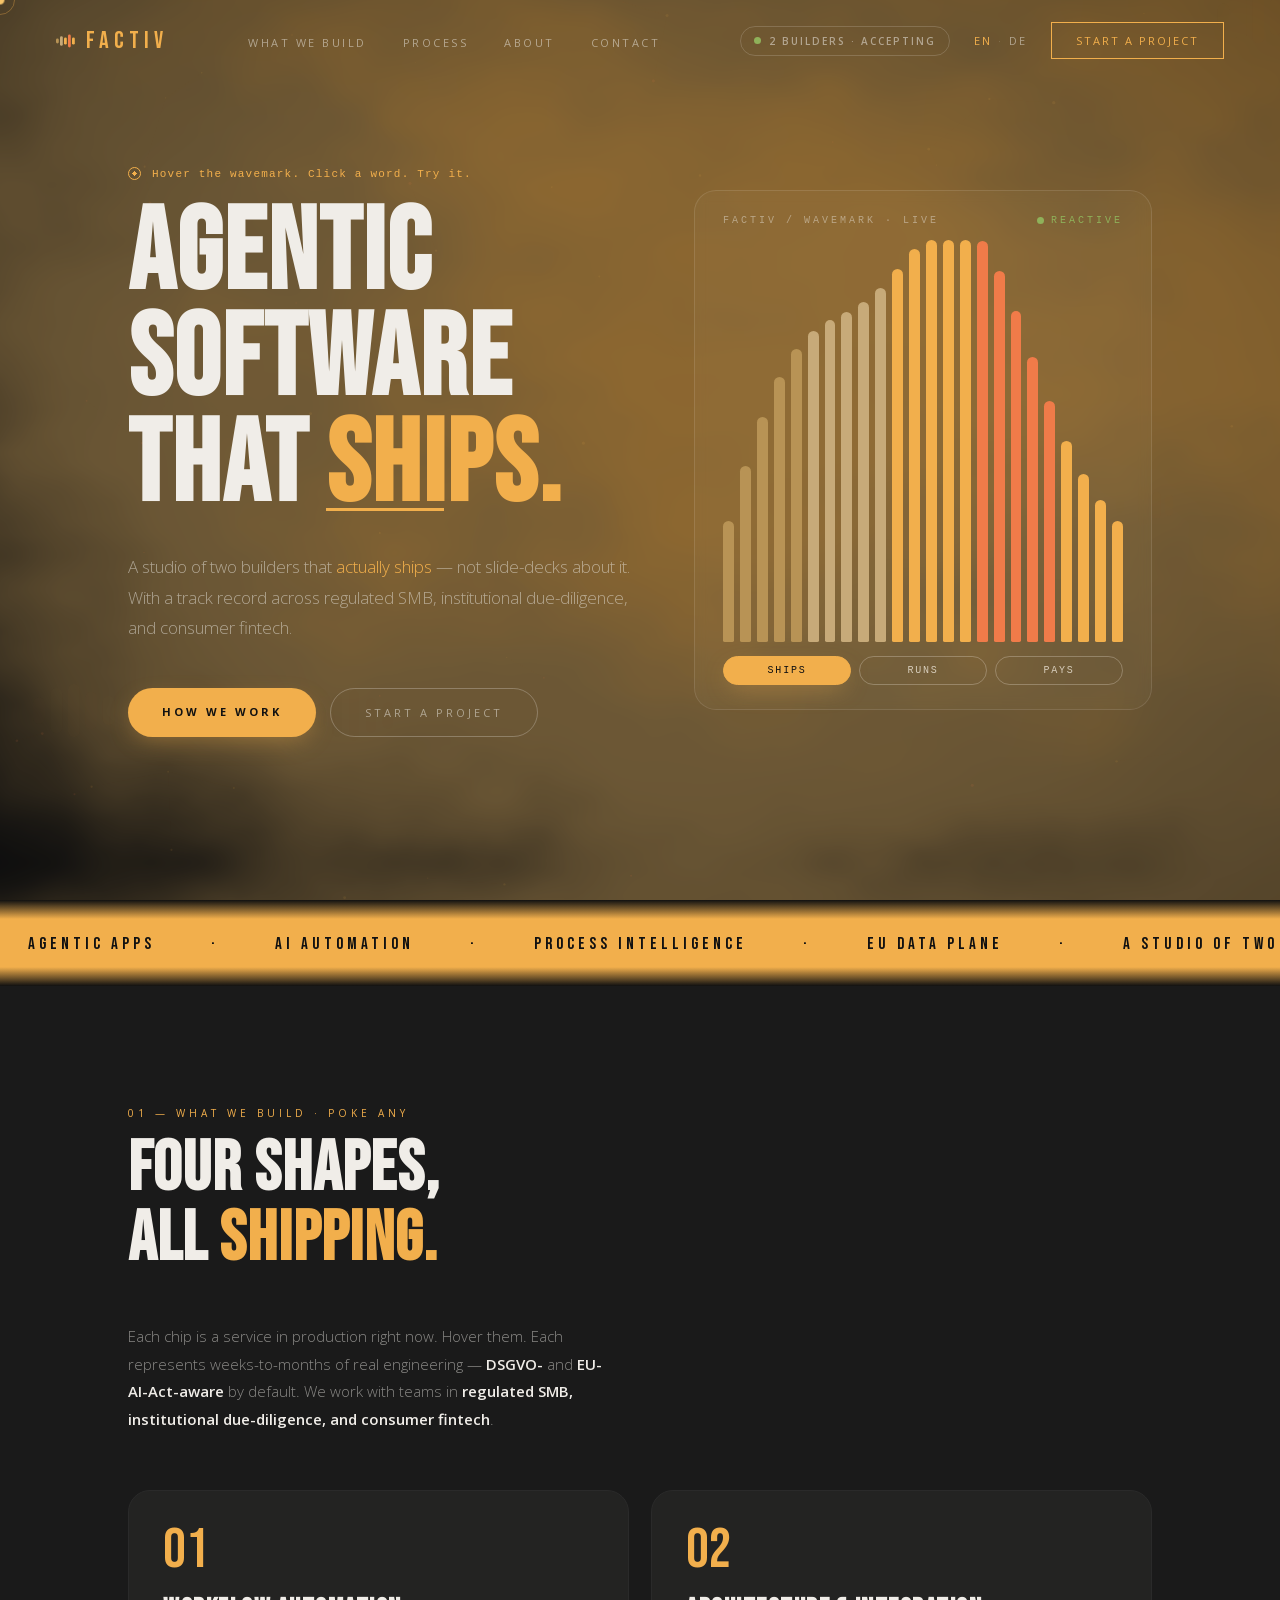
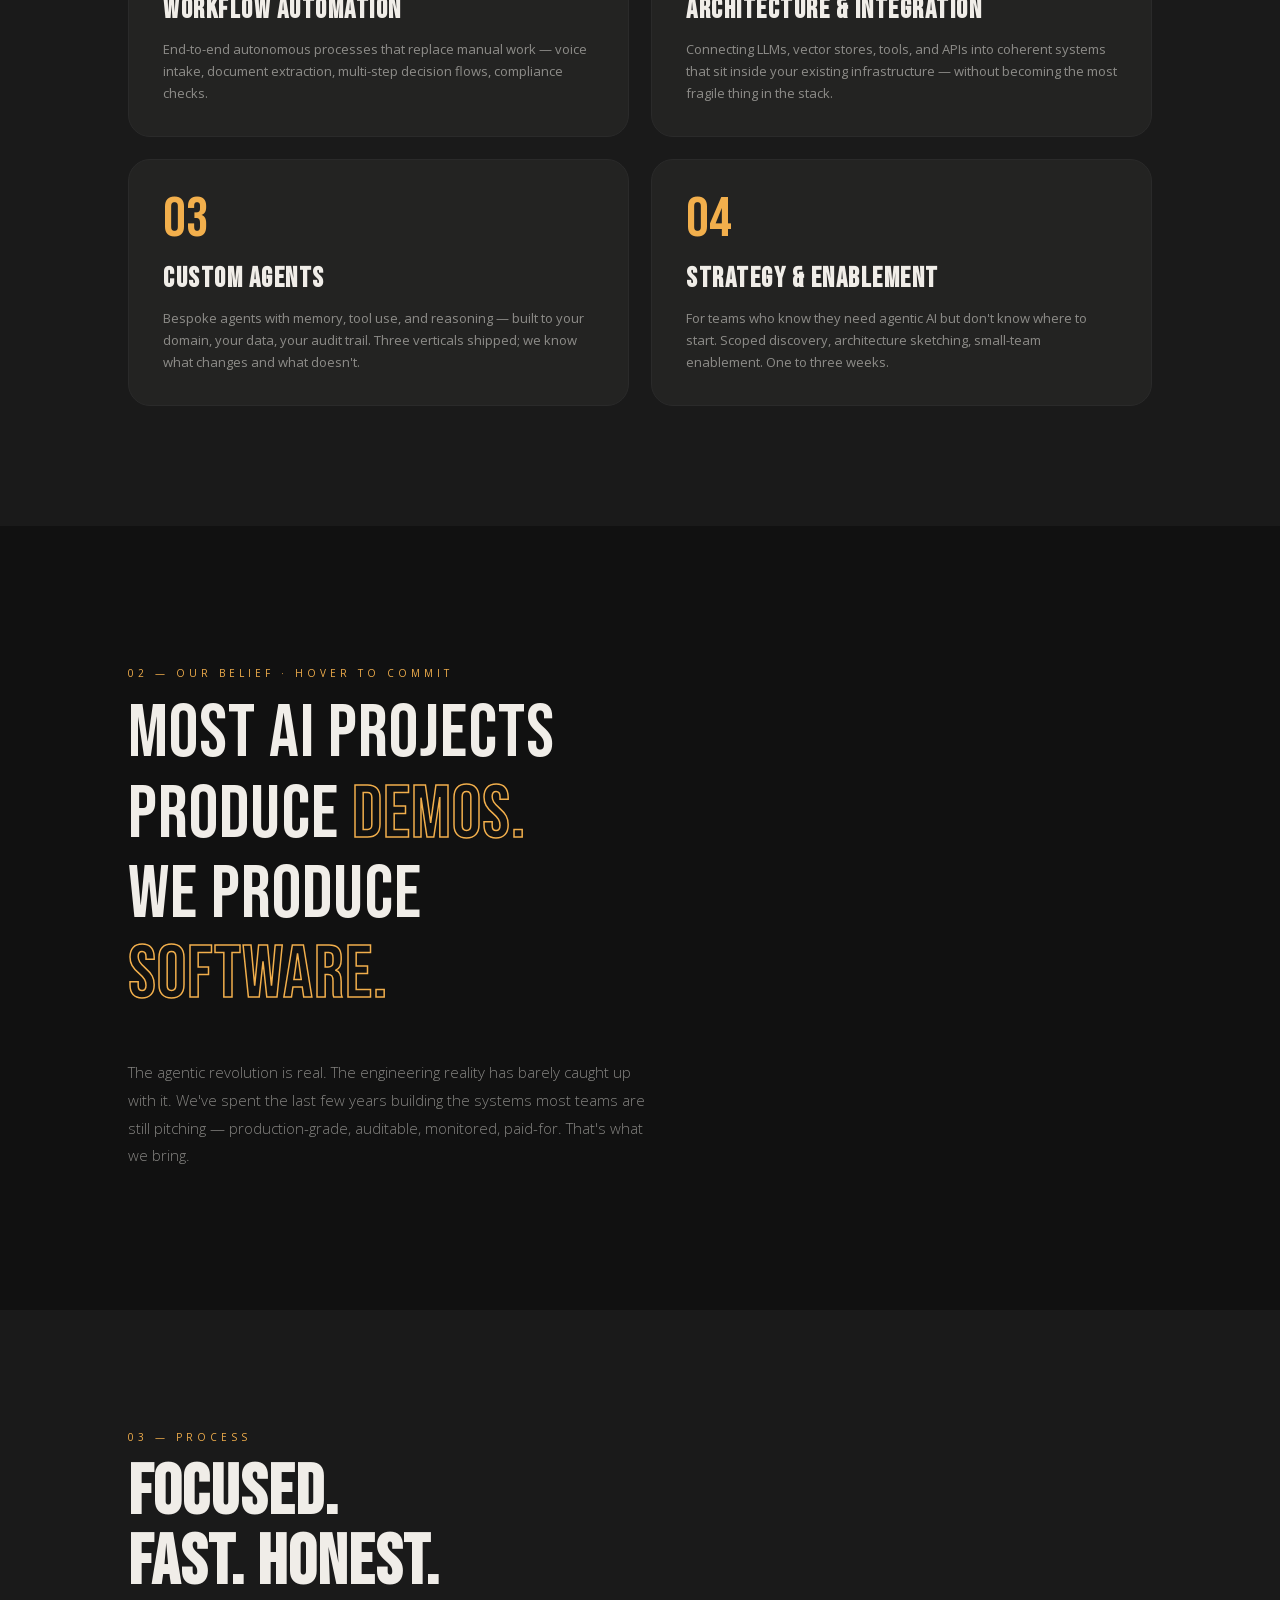
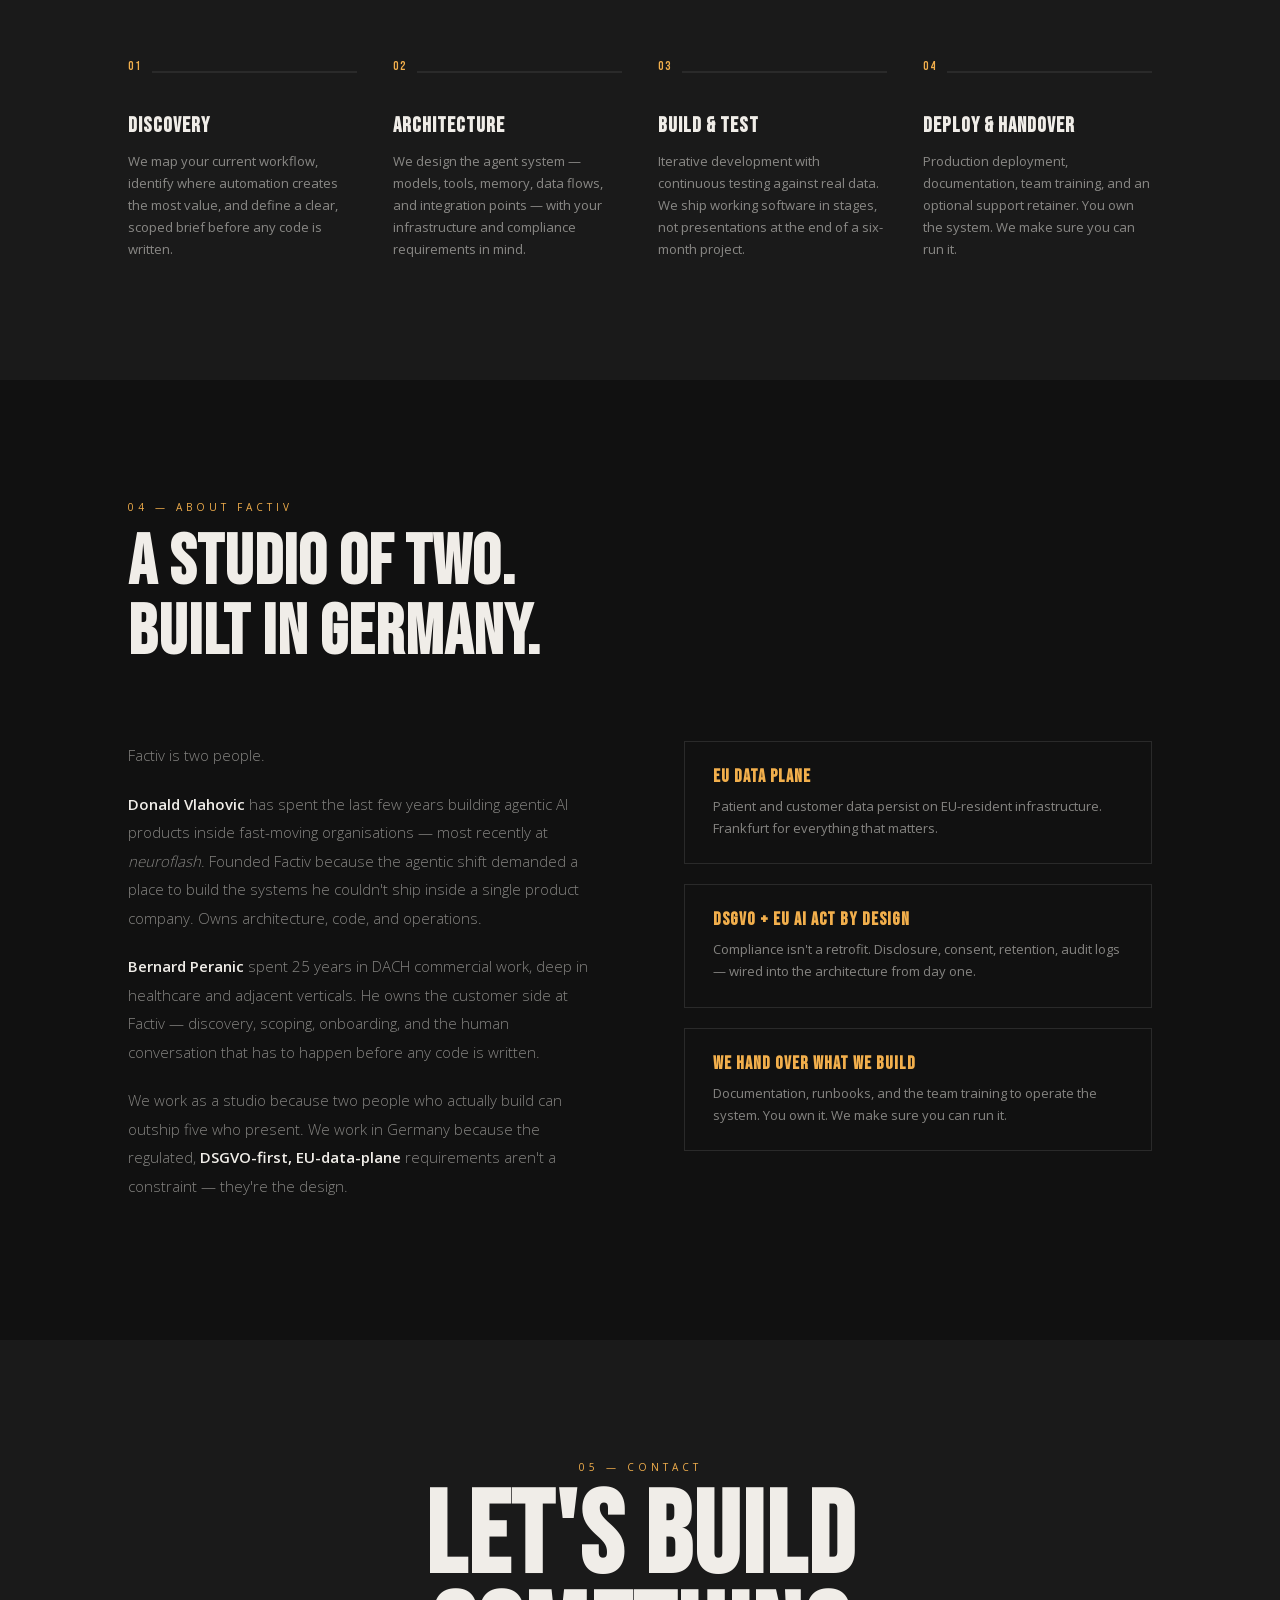
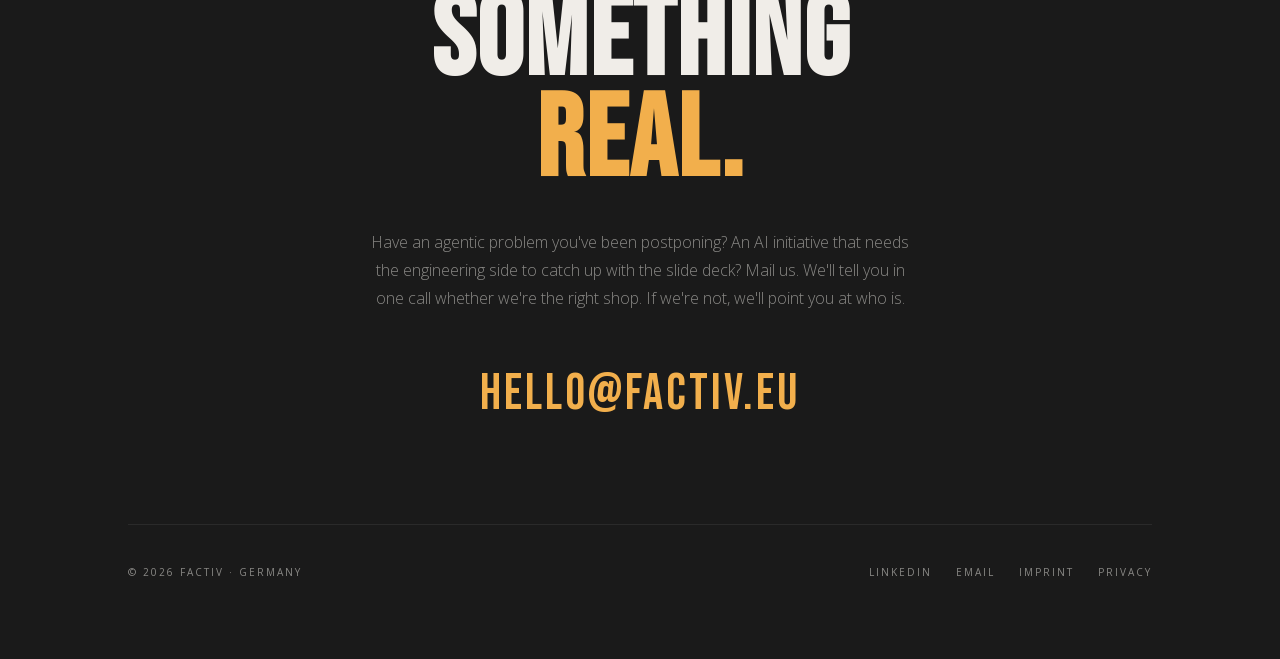
==== index.html @ 7285b014 "chore: drop #metrics section + counter JS User's call on the re-skinned "instrument cards" version o" ====
<!DOCTYPE html>
<html lang="en">
<head>
<meta charset="UTF-8">
<meta name="viewport" content="width=device-width, initial-scale=1.0">
<title>Factiv — Agentic Software for Serious Business</title>
<meta name="description" content="Factiv builds agentic software that ships. A Germany-based studio of two, with experience across regulated SMB, institutional due-diligence, and consumer fintech.">
<meta property="og:title" content="Factiv — Agentic Software for Serious Business">
<meta property="og:description" content="A Germany-based studio of two, building agentic software that runs in production — not slide-decks about it.">
<meta property="og:url" content="https://factiv.eu/">
<meta property="og:type" content="website">
<meta property="og:locale" content="en_US">
<meta property="og:locale:alternate" content="de_DE">
<link rel="canonical" href="https://factiv.eu/">
<link rel="alternate" hreflang="en" href="https://factiv.eu/">
<link rel="alternate" hreflang="de" href="https://factiv.eu/de/">
<link rel="alternate" hreflang="x-default" href="https://factiv.eu/">
<link rel="icon" type="image/svg+xml" href="assets/favicon/favicon.svg">
<link rel="icon" type="image/png" sizes="32x32" href="assets/favicon/favicon-32.png">
<link rel="icon" type="image/png" sizes="16x16" href="assets/favicon/favicon-16.png">
<link rel="apple-touch-icon" sizes="180x180" href="assets/favicon/apple-touch-icon.png">
<link rel="stylesheet" href="assets/fonts.css">
<script type="application/ld+json">
{
  "@context": "https://schema.org",
  "@type": "Organization",
  "name": "Factiv",
  "alternateName": "Factive",
  "url": "https://factiv.eu/",
  "logo": "https://factiv.eu/assets/logo/factiv-logo-primary.png",
  "email": "hello@factiv.eu",
  "foundingDate": "2026-05",
  "founder": [
    {"@type": "Person", "name": "Donald Vlahovic"},
    {"@type": "Person", "name": "Bernard Peranic"}
  ],
  "address": {"@type": "PostalAddress", "addressCountry": "DE"},
  "sameAs": ["https://linkedin.com/company/factiv"]
}
</script>
<style>
:root{
  --bg:#111111;--bg-mid:#1A1A1A;--bg-light:#242424;--border:#2A2A2A;
  --gold:#F2AF4C;--gold-dark:#B89355;--coral:#F07B49;--gold-lt:#C7AA79;
  --white:#F0EDE8;--muted:rgba(240,237,232,0.52);--faint:rgba(240,237,232,0.06);
  --accent-live:#8FB15A;
}
*,*::before,*::after{box-sizing:border-box;margin:0;padding:0}
html{scroll-behavior:smooth}
body{background:var(--bg);color:var(--white);font-family:'Open Sans',sans-serif;overflow-x:hidden;cursor:none}
#cur{position:fixed;width:9px;height:9px;background:var(--gold);border-radius:50%;pointer-events:none;z-index:9999;transform:translate(-50%,-50%);mix-blend-mode:screen;transition:width .15s,height .15s}
#cur-ring{position:fixed;width:30px;height:30px;border:1px solid rgba(242,175,76,.35);border-radius:50%;pointer-events:none;z-index:9998;transform:translate(-50%,-50%);transition:all .1s linear}
#bg-canvas{position:fixed;inset:0;z-index:0;opacity:.5}
nav{position:fixed;top:0;left:0;right:0;z-index:100;display:flex;justify-content:space-between;align-items:center;padding:22px 56px;transition:background .3s}
nav.scrolled{background:rgba(17,17,17,.96);backdrop-filter:blur(12px)}
.nav-logo{font-family:'Bebas Neue',sans-serif;font-size:24px;letter-spacing:5px;color:var(--gold);text-decoration:none;display:flex;align-items:center;gap:10px}
.nav-links{display:flex;gap:36px;list-style:none}
.nav-links a{color:var(--muted);font-size:11px;letter-spacing:2.5px;text-transform:uppercase;text-decoration:none;transition:color .2s}
.nav-links a:hover{color:var(--gold)}
.nav-cta{background:transparent;border:1px solid var(--gold);color:var(--gold);padding:10px 24px;font-size:11px;letter-spacing:2px;text-transform:uppercase;font-family:'Open Sans',sans-serif;text-decoration:none;transition:background .2s,color .2s}
.nav-cta:hover{background:var(--gold);color:var(--bg)}
.nav-right{display:flex;align-items:center;gap:24px}
.status-pill{display:inline-flex;align-items:center;gap:8px;padding:7px 13px;border:1px solid rgba(240,237,232,0.18);border-radius:999px;font-family:'Open Sans',sans-serif;font-size:10px;font-weight:600;letter-spacing:2px;text-transform:uppercase;color:var(--muted);white-space:nowrap}
.status-dot{width:7px;height:7px;border-radius:50%;background:var(--accent-live);box-shadow:0 0 0 0 rgba(143,177,90,0.55);animation:statusPulse 2.4s ease-in-out infinite}
@keyframes statusPulse{0%,100%{box-shadow:0 0 0 0 rgba(143,177,90,0.55)}50%{box-shadow:0 0 0 5px rgba(143,177,90,0)}}
.lang-switch{display:flex;align-items:center;gap:6px;font-size:11px;letter-spacing:2px;text-transform:uppercase;color:var(--muted)}
.lang-switch a{color:var(--muted);text-decoration:none;transition:color .2s}
.lang-switch a.active{color:var(--gold)}
.lang-switch a:hover{color:var(--gold)}
.lang-switch span{opacity:.4}
#hero{position:relative;z-index:1;min-height:100vh;display:flex;flex-direction:column;justify-content:center;align-items:flex-start;padding:0 10vw;overflow:hidden}
.hero-grid{display:grid;grid-template-columns:1.05fr .95fr;gap:60px;align-items:center;width:100%;max-width:1400px}
.hero-left{position:relative}
.hero-hint{display:inline-flex;align-items:center;gap:11px;font-family:ui-monospace,'SF Mono','JetBrains Mono',Menlo,monospace;font-size:11px;letter-spacing:1.2px;color:var(--gold);margin-bottom:22px;opacity:0;transform:translateY(20px);animation:fadeUp .6s .1s forwards}
.hero-hint::before{content:'';width:13px;height:13px;border:1.5px solid var(--gold);border-radius:50%;background:radial-gradient(circle,var(--gold) 0%,var(--gold) 26%,transparent 27%)}
@media(hover:none){.hero-hint{display:none}}
/* V4 stacked headline — AGENTIC / SOFTWARE / THAT [SHIPS.] */
.hero-stack{font-family:'Bebas Neue',sans-serif;line-height:.92;letter-spacing:2px;color:var(--white);opacity:0;transform:translateY(40px);animation:fadeUp .9s .5s forwards}
.hero-stack .word{display:block;font-size:clamp(64px,9vw,128px)}
.hero-stack .row{display:flex;align-items:center;gap:18px;flex-wrap:wrap}
.hero-pivot{display:inline-block;font:inherit;letter-spacing:inherit;background:transparent;border:0;padding:0;margin:0;color:var(--gold);cursor:pointer;position:relative;line-height:inherit;font-size:clamp(64px,9vw,128px);-webkit-tap-highlight-color:transparent;transition:color .2s}
.hero-pivot::after{content:'';position:absolute;left:0;right:0;bottom:.08em;height:3px;background:var(--gold);transform-origin:left;transform:scaleX(.5);transition:transform .3s ease,background .2s}
.hero-pivot:hover{color:var(--gold-lt)}
.hero-pivot:hover::after{transform:scaleX(1);background:var(--gold-lt)}
.hero-pivot:focus-visible{outline:2px solid var(--gold);outline-offset:6px;border-radius:2px}
.hero-sub-pivot{color:var(--gold)}
.hero-sub{font-size:clamp(14px,1.4vw,17px);font-weight:300;color:var(--muted);max-width:520px;margin-top:32px;line-height:1.8;opacity:0;transform:translateY(20px);animation:fadeUp .8s .95s forwards}
.hero-actions{display:flex;gap:14px;margin-top:44px;opacity:0;transform:translateY(20px);animation:fadeUp .8s 1.1s forwards}
.btn-primary{background:var(--gold);color:var(--bg);padding:16px 34px;font-size:11px;letter-spacing:3px;text-transform:uppercase;font-weight:700;font-family:'Open Sans',sans-serif;text-decoration:none;transition:transform 150ms;display:inline-block;border-radius:999px;box-shadow:0 8px 24px -6px rgba(242,175,76,.4)}
.btn-primary:hover{transform:translateY(-2px)}
.btn-ghost{border:1px solid rgba(240,237,232,.28);color:var(--muted);padding:16px 34px;font-size:11px;letter-spacing:3px;text-transform:uppercase;font-family:'Open Sans',sans-serif;text-decoration:none;transition:transform 150ms,border-color .2s,color .2s;display:inline-block;border-radius:999px}
.btn-ghost:hover{border-color:var(--gold);color:var(--gold);transform:translateY(-2px)}

/* Wavemark card — V4 chrome around the live 24-bar waveform */
.hero-wave.wave-card{position:relative;right:auto;top:auto;transform:none;width:100%;max-width:520px;height:clamp(400px,44vw,520px);border-radius:22px;background:rgba(244,237,224,0.03);border:1px solid rgba(240,237,232,0.12);padding:24px 28px;display:flex;flex-direction:column;gap:14px;opacity:0;animation:fadeUp 1s .8s forwards;backdrop-filter:blur(6px)}
.wave-card-lbl{font-family:ui-monospace,'SF Mono','JetBrains Mono',Menlo,monospace;font-size:10px;letter-spacing:3px;text-transform:uppercase;color:rgba(240,237,232,0.45);display:flex;justify-content:space-between;align-items:center;flex-shrink:0}
.wave-card-lbl .live{color:var(--accent-live);display:inline-flex;align-items:center;gap:7px}
.wave-card-lbl .live-dot{width:7px;height:7px;border-radius:50%;background:var(--accent-live);animation:wavePulse 1.4s ease-in-out infinite}
@keyframes wavePulse{50%{opacity:.3}}
.hero-wave-pills{display:flex;gap:8px;width:100%;flex-shrink:0}
/* Pills share the hero-CTA system: pill shape, transform 150ms lift, solid gold when selected */
.wave-pill{flex:1;padding:8px 10px;border-radius:999px;background:transparent;border:1px solid rgba(244,237,224,0.28);font-family:ui-monospace,'SF Mono','JetBrains Mono',Menlo,monospace;font-size:10px;letter-spacing:.18em;text-transform:uppercase;color:rgba(244,237,224,0.78);cursor:pointer;-webkit-tap-highlight-color:transparent;transition:transform 150ms}
.wave-pill:hover{border-color:var(--gold);color:var(--gold);transform:translateY(-2px)}
.wave-pill[aria-pressed="true"]{background:var(--gold);color:var(--bg);border-color:var(--gold);box-shadow:0 8px 24px -6px rgba(242,175,76,.4)}
.wave-pill[aria-pressed="true"]:hover{transform:translateY(-2px);color:var(--bg)}
.wave-pill:focus-visible{outline:2px solid var(--gold);outline-offset:2px}
.ticker{position:relative;z-index:1;background:linear-gradient(180deg,transparent 0%,var(--gold) 22%,var(--gold) 78%,transparent 100%);padding:32px 0;overflow:hidden;white-space:nowrap}
.ticker-track{display:inline-block;animation:ticker 28s linear infinite}
.ticker-track span{font-family:'Bebas Neue',sans-serif;font-size:17px;letter-spacing:4px;color:var(--bg);padding:0 28px}
section{position:relative;z-index:1}
.section-label{font-size:10px;letter-spacing:4px;text-transform:uppercase;color:var(--gold);margin-bottom:14px;display:block}
.section-title{font-family:'Bebas Neue',sans-serif;font-size:clamp(40px,5.5vw,76px);line-height:1;letter-spacing:1px;color:var(--white)}
#what{padding:120px 10vw;background:var(--bg-mid)}
.what-head{display:flex;align-items:end;justify-content:space-between;gap:48px;margin:48px 0 56px;flex-wrap:wrap}
.what-intro{font-size:15px;font-weight:300;color:var(--muted);line-height:1.85;max-width:480px}
.what-intro strong{color:var(--white);font-weight:600}
.chips{display:grid;grid-template-columns:1fr 1fr;gap:22px}
.chip{padding:32px 34px;background:rgba(244,237,224,0.04);border:1px solid var(--border);border-radius:22px;cursor:pointer;transition:transform .25s cubic-bezier(.34,1.56,.64,1),background .2s,border-color .2s;position:relative;overflow:hidden}
.chip:hover{transform:translateY(-4px) rotate(-0.6deg);background:rgba(242,175,76,0.07);border-color:rgba(242,175,76,0.4)}
.chip:nth-child(2):hover{transform:translateY(-4px) rotate(0.6deg)}
.chip:nth-child(3):hover{transform:translateY(-4px) rotate(0.4deg)}
.chip:nth-child(4):hover{transform:translateY(-4px) rotate(-0.4deg)}
.chip .num{font-family:'Bebas Neue',sans-serif;font-size:56px;letter-spacing:1px;color:var(--gold);line-height:1}
.chip h3{font-family:'Bebas Neue',sans-serif;font-size:28px;letter-spacing:1.5px;color:var(--white);text-transform:uppercase;margin:14px 0 12px}
.chip p{font-size:13px;line-height:1.7;color:var(--muted)}
.chip .blob{position:absolute;right:-40px;top:-40px;width:120px;height:120px;border-radius:50%;background:radial-gradient(circle,rgba(242,175,76,0.18),transparent 70%);pointer-events:none;opacity:0;transition:opacity .3s}
.chip:hover .blob{opacity:1}
#manifesto{padding:140px 10vw;background:var(--bg);overflow:hidden}
.manifesto-text{font-family:'Bebas Neue',sans-serif;font-size:clamp(36px,5.8vw,82px);line-height:1.08;letter-spacing:1px;color:var(--white);max-width:1100px}
/* V4 hover-fill: outline-only at rest, fills gold on hover with a ↩ glyph */
.manifesto-text .swap{display:inline-block;position:relative;cursor:pointer;color:transparent;-webkit-text-stroke:1.5px var(--gold);transition:-webkit-text-stroke .2s,color .3s}
.manifesto-text .swap:hover{color:var(--gold);-webkit-text-stroke:1.5px transparent}
.manifesto-text .swap::after{content:'↩';position:absolute;top:-10px;right:-30px;font-family:ui-monospace,'SF Mono',Menlo,monospace;font-size:18px;color:var(--gold);opacity:0;transition:opacity .2s,transform .2s}
.manifesto-text .swap:hover::after{opacity:1;transform:translateY(-4px)}
.manifesto-sub{font-size:15px;font-weight:300;color:var(--muted);max-width:520px;line-height:1.85;margin-top:44px}
#process{padding:120px 10vw;background:var(--bg-mid)}
.process-steps{display:grid;grid-template-columns:repeat(4,1fr);gap:36px;margin-top:72px}
.step{padding-top:40px;border-top:2px solid var(--border);position:relative;transition:border-color .3s}
.step:hover{border-color:var(--gold)}
.step-num{position:absolute;top:-14px;font-family:'Bebas Neue',sans-serif;font-size:12px;letter-spacing:2px;color:var(--gold);background:var(--bg-mid);padding-right:10px}
.step h3{font-family:'Bebas Neue',sans-serif;font-size:21px;letter-spacing:1px;color:var(--white);margin-bottom:12px}
.step p{font-size:13px;color:var(--muted);line-height:1.7}
#about{padding:120px 10vw;background:var(--bg)}
.about-grid{display:grid;grid-template-columns:1fr 1fr;gap:88px;align-items:start;margin-top:72px}
.about-text p{font-size:15px;font-weight:300;color:var(--muted);line-height:1.9;margin-bottom:20px}
.about-text strong{color:var(--white);font-weight:600}
.about-cards{display:flex;flex-direction:column;gap:20px}
.about-card{padding:24px 28px;border:1px solid var(--border);transition:border-color .2s,transform .2s}
.about-card:hover{border-color:var(--gold);transform:translateX(8px)}
.about-card h4{font-family:'Bebas Neue',sans-serif;font-size:18px;letter-spacing:1px;color:var(--gold);margin-bottom:8px}
.about-card p{font-size:13px;color:var(--muted);line-height:1.7}
#contact{padding:120px 10vw 80px;background:var(--bg-mid);text-align:center}
.contact-title{font-family:'Bebas Neue',sans-serif;font-size:clamp(52px,9vw,120px);line-height:.88;letter-spacing:2px;color:var(--white);margin-bottom:36px}
.contact-title .gold{color:var(--gold)}
.contact-sub{font-size:16px;font-weight:300;color:var(--muted);max-width:560px;margin:0 auto 52px;line-height:1.75}
.contact-email{font-family:'Bebas Neue',sans-serif;font-size:clamp(26px,4vw,50px);color:var(--gold);text-decoration:none;letter-spacing:3px;display:inline-block;position:relative}
.contact-email::after{content:'';position:absolute;bottom:-3px;left:0;width:0;height:1px;background:var(--gold);transition:width .3s}
.contact-email:hover::after{width:100%}
footer{border-top:1px solid var(--border);margin-top:100px;padding-top:40px;display:flex;justify-content:space-between;align-items:center;font-size:10px;letter-spacing:2px;text-transform:uppercase;color:var(--muted)}
.footer-links{display:flex;gap:24px;list-style:none}
.footer-links a{color:var(--muted);text-decoration:none;transition:color .2s}
.footer-links a:hover{color:var(--gold)}
.reveal{opacity:0;transform:translateY(28px);transition:opacity .75s,transform .75s}
.reveal.visible{opacity:1;transform:translateY(0)}
.reveal-l{opacity:0;transform:translateX(-28px);transition:opacity .75s,transform .75s}
.reveal-l.visible{opacity:1;transform:translateX(0)}
.reveal-r{opacity:0;transform:translateX(28px);transition:opacity .75s,transform .75s}
.reveal-r.visible{opacity:1;transform:translateX(0)}
@keyframes fadeUp{to{opacity:1;transform:translateY(0)}}
@keyframes scrollPulse{0%,100%{width:22px}50%{width:44px}}
@keyframes ticker{0%{transform:translateX(0)}100%{transform:translateX(-50%)}}
@media(max-width:768px){
  body{cursor:auto}#cur,#cur-ring{display:none}
  nav{padding:18px 24px}.nav-links{display:none}.status-pill{display:none}
  #hero{padding:0 6vw}
  .chips,.about-grid{grid-template-columns:1fr;gap:24px}
  .process-steps{grid-template-columns:1fr 1fr;gap:24px}
  footer{flex-direction:column;gap:20px;text-align:center}
}
@media (prefers-reduced-motion: reduce){
  *,*::before,*::after{animation-duration:.001ms !important;animation-iteration-count:1 !important;transition-duration:.001ms !important}
  body{cursor:auto}#cur,#cur-ring{display:none}
  #bg-canvas{display:none}
}
</style>
<link rel="stylesheet" href="assets/motion.css">
</head>
<body>
<div id="cur"></div>
<div id="cur-ring"></div>
<canvas id="bg-canvas"></canvas>

<nav id="nav">
  <a href="#hero" class="nav-logo">
    <svg width="20" height="14" viewBox="0 0 50 32" fill="none">
      <rect x="0"  y="10" width="7" height="12" rx="3.5" fill="#B89355"/>
      <rect x="10" y="4"  width="7" height="24" rx="3.5" fill="#C7AA79"/>
      <rect x="20" y="7"  width="7" height="18" rx="3.5" fill="#F2AF4C"/>
      <rect x="30" y="0"  width="7" height="32" rx="3.5" fill="#F07B49"/>
      <rect x="40" y="7"  width="7" height="18" rx="3.5" fill="#F2AF4C"/>
    </svg>
    FACTIV
  </a>
  <ul class="nav-links">
    <li><a href="#what">What we build</a></li>
    <li><a href="#process">Process</a></li>
    <li><a href="#about">About</a></li>
    <li><a href="#contact">Contact</a></li>
  </ul>
  <div class="nav-right">
    <div class="status-pill"><span class="status-dot" aria-hidden="true"></span><span>2 Builders · Accepting</span></div>
    <div class="lang-switch" role="navigation" aria-label="Language">
      <a href="/" class="active" aria-current="page">EN</a>
      <span>·</span>
      <a href="/de/" hreflang="de">DE</a>
    </div>
    <a href="mailto:hello@factiv.eu" class="nav-cta">Start a project</a>
  </div>
</nav>

<section id="hero">
  <div class="hero-grid">
    <div class="hero-left">
      <div class="hero-hint">Hover the wavemark. Click a word. Try it.</div>
      <h1 class="hero-stack">
        <span class="word">AGENTIC</span>
        <span class="word">SOFTWARE</span>
        <span class="row">
          <span class="word">THAT</span>
          <button type="button" class="hero-pivot" data-mode="ships"
              data-label-ships="SHIPS." data-label-runs="RUNS." data-label-pays="PAYS."
              aria-live="polite">SHIPS.</button>
        </span>
      </h1>
      <p class="hero-sub">A studio of two builders that <span class="hero-sub-pivot"
          data-label-ships="actually ships" data-label-runs="runs in your stack" data-label-pays="gets paid for"
          aria-live="polite">actually ships</span> — not slide-decks about it. With a track record across regulated SMB, institutional due-diligence, and consumer fintech.</p>
      <div class="hero-actions">
        <a href="#what" class="btn-primary">How we work</a>
        <a href="#contact" class="btn-ghost">Start a project</a>
      </div>
    </div>
    <div class="hero-wave wave-card">
      <div class="wave-card-lbl">
        <span>FACTIV / WAVEMARK · LIVE</span>
        <span class="live"><span class="live-dot"></span>REACTIVE</span>
      </div>
      <div class="hero-wave-bars" id="wavebars" aria-hidden="true"></div>
      <div class="hero-wave-pills" role="group" aria-label="Cycle the brand promise">
        <button type="button" class="wave-pill" data-mode="ships" aria-pressed="true">Ships</button>
        <button type="button" class="wave-pill" data-mode="runs"  aria-pressed="false">Runs</button>
        <button type="button" class="wave-pill" data-mode="pays"  aria-pressed="false">Pays</button>
      </div>
    </div>
  </div>
</section>

<div class="ticker" aria-hidden="true">
  <div class="ticker-track">
    <span>Agentic Apps</span><span>·</span><span>AI Automation</span><span>·</span><span>Process Intelligence</span><span>·</span><span>EU Data Plane</span><span>·</span><span>A Studio of Two</span><span>·</span><span>Germany</span><span>·</span>
    <span>Agentic Apps</span><span>·</span><span>AI Automation</span><span>·</span><span>Process Intelligence</span><span>·</span><span>EU Data Plane</span><span>·</span><span>A Studio of Two</span><span>·</span><span>Germany</span><span>·</span>
  </div>
</div>

<section id="what">
  <div class="reveal"><span class="section-label">01 — What we build · poke any</span><h2 class="section-title">Four shapes,<br>all <span style="color:var(--gold)">shipping.</span></h2></div>
  <div class="what-head reveal-l">
    <p class="what-intro">Each chip is a service in production right now. Hover them. Each represents weeks-to-months of real engineering — <strong>DSGVO-</strong> and <strong>EU-AI-Act-aware</strong> by default. We work with teams in <strong>regulated SMB, institutional due-diligence, and consumer fintech</strong>.</p>
  </div>
  <div class="chips">
    <div class="chip reveal"><div class="blob"></div><div class="num">01</div><h3>Workflow automation</h3><p>End-to-end autonomous processes that replace manual work — voice intake, document extraction, multi-step decision flows, compliance checks.</p></div>
    <div class="chip reveal"><div class="blob"></div><div class="num">02</div><h3>Architecture &amp; integration</h3><p>Connecting LLMs, vector stores, tools, and APIs into coherent systems that sit inside your existing infrastructure — without becoming the most fragile thing in the stack.</p></div>
    <div class="chip reveal"><div class="blob"></div><div class="num">03</div><h3>Custom agents</h3><p>Bespoke agents with memory, tool use, and reasoning — built to your domain, your data, your audit trail. Three verticals shipped; we know what changes and what doesn't.</p></div>
    <div class="chip reveal"><div class="blob"></div><div class="num">04</div><h3>Strategy &amp; enablement</h3><p>For teams who know they need agentic AI but don't know where to start. Scoped discovery, architecture sketching, small-team enablement. One to three weeks.</p></div>
  </div>
</section>

<section id="manifesto">
  <div class="reveal">
    <span class="section-label">02 — Our belief · hover to commit</span>
    <p class="manifesto-text">Most AI projects<br>produce <span class="swap">demos.</span><br>We produce<br><span class="swap">software.</span></p>
    <p class="manifesto-sub">The agentic revolution is real. The engineering reality has barely caught up with it. We've spent the last few years building the systems most teams are still pitching — production-grade, auditable, monitored, paid-for. That's what we bring.</p>
  </div>
</section>

<section id="process">
  <div class="reveal"><span class="section-label">03 — Process</span><h2 class="section-title">Focused.<br>Fast. Honest.</h2></div>
  <div class="process-steps">
    <div class="step reveal"><span class="step-num">01</span><h3>Discovery</h3><p>We map your current workflow, identify where automation creates the most value, and define a clear, scoped brief before any code is written.</p></div>
    <div class="step reveal"><span class="step-num">02</span><h3>Architecture</h3><p>We design the agent system — models, tools, memory, data flows, and integration points — with your infrastructure and compliance requirements in mind.</p></div>
    <div class="step reveal"><span class="step-num">03</span><h3>Build & Test</h3><p>Iterative development with continuous testing against real data. We ship working software in stages, not presentations at the end of a six-month project.</p></div>
    <div class="step reveal"><span class="step-num">04</span><h3>Deploy & Handover</h3><p>Production deployment, documentation, team training, and an optional support retainer. You own the system. We make sure you can run it.</p></div>
  </div>
</section>

<section id="about">
  <div class="reveal"><span class="section-label">04 — About Factiv</span><h2 class="section-title">A studio of two.<br>Built in Germany.</h2></div>
  <div class="about-grid">
    <div class="about-text reveal-l">
      <p>Factiv is two people.</p>
      <p><strong>Donald Vlahovic</strong> has spent the last few years building agentic AI products inside fast-moving organisations — most recently at <em>neuroflash</em>. Founded Factiv because the agentic shift demanded a place to build the systems he couldn't ship inside a single product company. Owns architecture, code, and operations.</p>
      <p><strong>Bernard Peranic</strong> spent 25 years in DACH commercial work, deep in healthcare and adjacent verticals. He owns the customer side at Factiv — discovery, scoping, onboarding, and the human conversation that has to happen before any code is written.</p>
      <p>We work as a studio because two people who actually build can outship five who present. We work in Germany because the regulated, <strong>DSGVO-first, EU-data-plane</strong> requirements aren't a constraint — they're the design.</p>
    </div>
    <div class="about-cards reveal-r">
      <div class="about-card"><h4>EU data plane</h4><p>Patient and customer data persist on EU-resident infrastructure. Frankfurt for everything that matters.</p></div>
      <div class="about-card"><h4>DSGVO + EU AI Act by design</h4><p>Compliance isn't a retrofit. Disclosure, consent, retention, audit logs — wired into the architecture from day one.</p></div>
      <div class="about-card"><h4>We hand over what we build</h4><p>Documentation, runbooks, and the team training to operate the system. You own it. We make sure you can run it.</p></div>
    </div>
  </div>
</section>

<section id="contact">
  <span class="section-label reveal">05 — Contact</span>
  <h2 class="contact-title reveal">LET'S BUILD<br>SOMETHING<br><span class="gold">REAL.</span></h2>
  <p class="contact-sub reveal">Have an agentic problem you've been postponing? An AI initiative that needs the engineering side to catch up with the slide deck? Mail us. We'll tell you in one call whether we're the right shop. If we're not, we'll point you at who is.</p>
  <a href="mailto:hello@factiv.eu" class="contact-email reveal">hello@factiv.eu</a>
  <footer>
    <span>© 2026 Factiv · Germany</span>
    <ul class="footer-links">
      <li><a href="https://linkedin.com/company/factiv" target="_blank" rel="noopener noreferrer">LinkedIn</a></li>
      <li><a href="mailto:hello@factiv.eu">Email</a></li>
      <li><a href="/imprint.html">Imprint</a></li>
      <li><a href="/privacy.html">Privacy</a></li>
    </ul>
  </footer>
</section>

<script>
const RM = window.matchMedia && window.matchMedia('(prefers-reduced-motion: reduce)').matches;
const cur=document.getElementById('cur'),ring=document.getElementById('cur-ring');
let mx=0,my=0,rx=0,ry=0;
if(!RM){
  document.addEventListener('mousemove',e=>{mx=e.clientX;my=e.clientY;cur.style.left=mx+'px';cur.style.top=my+'px'});
  (function loop(){rx+=(mx-rx)*.12;ry+=(my-ry)*.12;ring.style.left=rx+'px';ring.style.top=ry+'px';requestAnimationFrame(loop)})();
}
window.addEventListener('scroll',()=>document.getElementById('nav').classList.toggle('scrolled',scrollY>60));

// Canvas
const cv=document.getElementById('bg-canvas'),ctx=cv.getContext('2d');
let W,H;
const resize=()=>{W=cv.width=innerWidth;H=cv.height=innerHeight};
resize();addEventListener('resize',resize);

const pts=Array.from({length:55},()=>({
  x:Math.random()*2000,y:Math.random()*1200,
  vx:(Math.random()-.5)*.28,vy:(Math.random()-.5)*.28,
  r:Math.random()*1.3+.4,
  col:Math.random()>.6?'rgba(240,123,73,':'rgba(242,175,76,'
}));

// Drifting waveform ghosts
const waves=Array.from({length:5},()=>({
  x:Math.random()*2000,y:Math.random()*900,
  scale:Math.random()*.6+.2,
  speed:Math.random()*.1+.03,
  alpha:Math.random()*.035+.01
}));

const BARS=[{h:.5,c:'#B89355'},{h:.85,c:'#C7AA79'},{h:1,c:'#F2AF4C'},{h:.7,c:'#F07B49'},{h:.55,c:'#F2AF4C'}];

function drawGhostWave(x,y,scale,alpha){
  const bw=18*scale,gap=8*scale,maxH=80*scale;
  ctx.globalAlpha=alpha;
  BARS.forEach((b,i)=>{
    const bh=maxH*b.h,bx=x+i*(bw+gap),by=y-bh/2;
    ctx.beginPath();
    ctx.roundRect(bx,by,bw,bh,bw/2);
    ctx.fillStyle=b.c;ctx.fill();
  });
  ctx.globalAlpha=1;
}

if(!RM)(function frame(){
  ctx.clearRect(0,0,W,H);
  pts.forEach(p=>{
    p.x=(p.x+p.vx+W)%W;p.y=(p.y+p.vy+H)%H;
    ctx.beginPath();ctx.arc(p.x,p.y,p.r,0,Math.PI*2);
    ctx.fillStyle=p.col+'.28)';ctx.fill();
  });
  for(let i=0;i<pts.length;i++)for(let j=i+1;j<pts.length;j++){
    const dx=pts[i].x-pts[j].x,dy=pts[i].y-pts[j].y,d=Math.hypot(dx,dy);
    if(d<120){ctx.beginPath();ctx.moveTo(pts[i].x,pts[i].y);ctx.lineTo(pts[j].x,pts[j].y);
    ctx.strokeStyle=`rgba(242,175,76,${.09*(1-d/120)})`;ctx.lineWidth=.5;ctx.stroke()}
  }
  waves.forEach(w=>{
    w.x=(w.x+w.speed+W)%W;
    drawGhostWave(w.x,w.y,w.scale,w.alpha);
  });
  requestAnimationFrame(frame);
})();

// Reveals
const obs=new IntersectionObserver(es=>es.forEach(e=>{if(e.isIntersecting)e.target.classList.add('visible')}),{threshold:.12});
document.querySelectorAll('.reveal,.reveal-l,.reveal-r').forEach(el=>obs.observe(el));

</script>
<script src="assets/motion.js" defer></script>
</body>
</html>
---- assets/fonts.css ----
/* Self-hosted fonts — no data transmission to Google.
   Sources: Bebas Neue (OFL), Open Sans (Apache 2.0). */

@font-face {
  font-family: 'Bebas Neue';
  font-style: normal;
  font-weight: 400;
  font-display: swap;
  src: url('fonts/bebas-neue-latin.woff2') format('woff2');
  unicode-range: U+0000-00FF, U+0131, U+0152-0153, U+02BB-02BC, U+02C6, U+02DA, U+02DC, U+0304, U+0308, U+0329, U+2000-206F, U+20AC, U+2122, U+2191, U+2193, U+2212, U+2215, U+FEFF, U+FFFD;
}

@font-face {
  font-family: 'Open Sans';
  font-style: normal;
  font-weight: 300 700;
  font-stretch: 100%;
  font-display: swap;
  src: url('fonts/open-sans-latin.woff2') format('woff2-variations'), url('fonts/open-sans-latin.woff2') format('woff2');
  unicode-range: U+0000-00FF, U+0131, U+0152-0153, U+02BB-02BC, U+02C6, U+02DA, U+02DC, U+0304, U+0308, U+0329, U+2000-206F, U+20AC, U+2122, U+2191, U+2193, U+2212, U+2215, U+FEFF, U+FFFD;
}
---- assets/motion.css ----
/* ============================================================
   Factiv motion layer — Session 3 (21 May 2026)
   WebGL mesh / scramble / magnetic CTAs / scroll-driven sections
   / manifesto outline-fill. All gated behind prefers-reduced-motion.
   ============================================================ */

/* WebGL canvas sits behind the existing #bg-canvas */
#bg-gl{position:fixed;inset:0;z-index:0;opacity:.55;pointer-events:none}
#bg-canvas{z-index:1;opacity:.35}

/* Hero title — scramble effect needs no-wrap and stable width */
.hero-title{white-space:nowrap}
.hero-title.scrambling{cursor:default}
.hero-title .t2{transition:color .15s}
.hero-title.scrambling .t1,
.hero-title.scrambling .t3{color:var(--gold-lt)}

/* Magnetic CTAs — transition handles the spring-return */
.btn-primary,.btn-ghost{transition:background .2s,color .2s,border-color .2s,
  transform .25s cubic-bezier(.18,.89,.32,1.28)}
.btn-primary.magnet-active,.btn-ghost.magnet-active{transition:transform .04s linear}

/* Section-label digit-flip — JS swaps the number; the label stays in the same slot */
.section-label .digit{display:inline-block;font-variant-numeric:tabular-nums}

/* Scroll-driven section parallax + label slide-up.
   Modern Chrome/Edge supports animation-timeline:view().
   Older browsers fall through to the existing .reveal IntersectionObserver path. */
@supports (animation-timeline: view()) {
  section .section-title{
    animation: factiv-title-rise linear both;
    animation-timeline: view();
    animation-range: entry 0% cover 35%;
    will-change:transform,opacity;
  }
  section .section-label{
    animation: factiv-label-slide linear both;
    animation-timeline: view();
    animation-range: entry 0% cover 25%;
  }
}

@keyframes factiv-title-rise{
  from{transform:translateY(18px);opacity:.55}
  to  {transform:translateY(0);   opacity:1}
}
@keyframes factiv-label-slide{
  from{transform:translateX(-12px);opacity:0}
  to  {transform:translateX(0);    opacity:1}
}
/* V4 24-bar hero waveform — JS populates 24 children, sets style.height per bar.
   Bars hang from bottom (align-items:flex-end), height transitions provide the
   spring. Container fills the wave-card vertically via flex:1. Hover gives a
   localized peak with sharp falloff (handled in JS). */
.hero-wave-bars{
  display:flex;align-items:flex-end;
  gap:6px;
  width:100%;
  flex:1;min-height:0;
  cursor:crosshair;
}
.hero-wave-bar{
  flex:1;
  min-height:12px;
  border-radius:6px 6px 2px 2px;
  transition:height 180ms cubic-bezier(.34,1.56,.64,1), box-shadow 180ms ease;
  will-change:height;
}

@media (max-width:768px){
  .hero-wave-bars{gap:4px}
}

/* Reduced-motion: bars snap to base envelope, no interaction */
@media (prefers-reduced-motion: reduce){
  #bg-gl{display:none}
  .hero-title{white-space:normal}
  .btn-primary,.btn-ghost{transition:background .2s,color .2s,border-color .2s}
  .hero-wave-bars{cursor:auto}
  .hero-wave-bar{transition:none}
  @supports (animation-timeline: view()) {
    section .section-title,
    section .section-label{animation:none}
  }
}
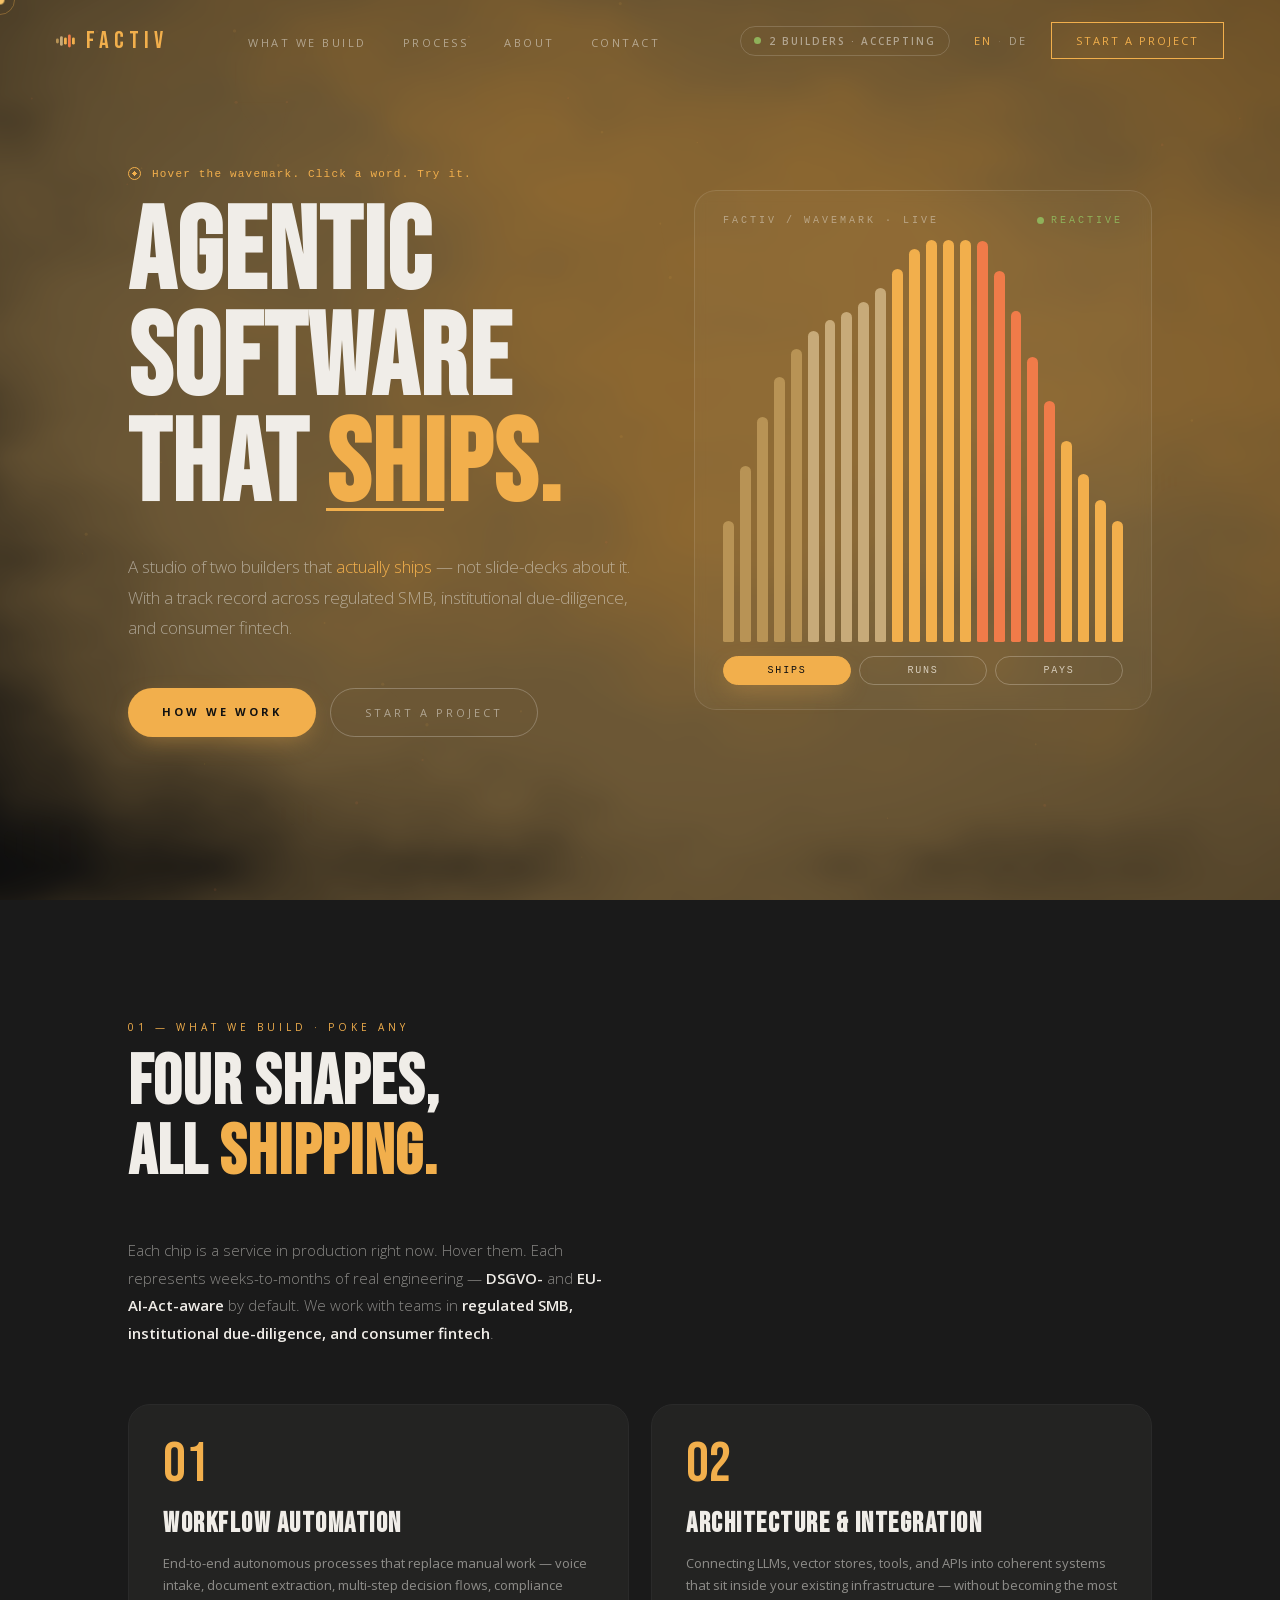
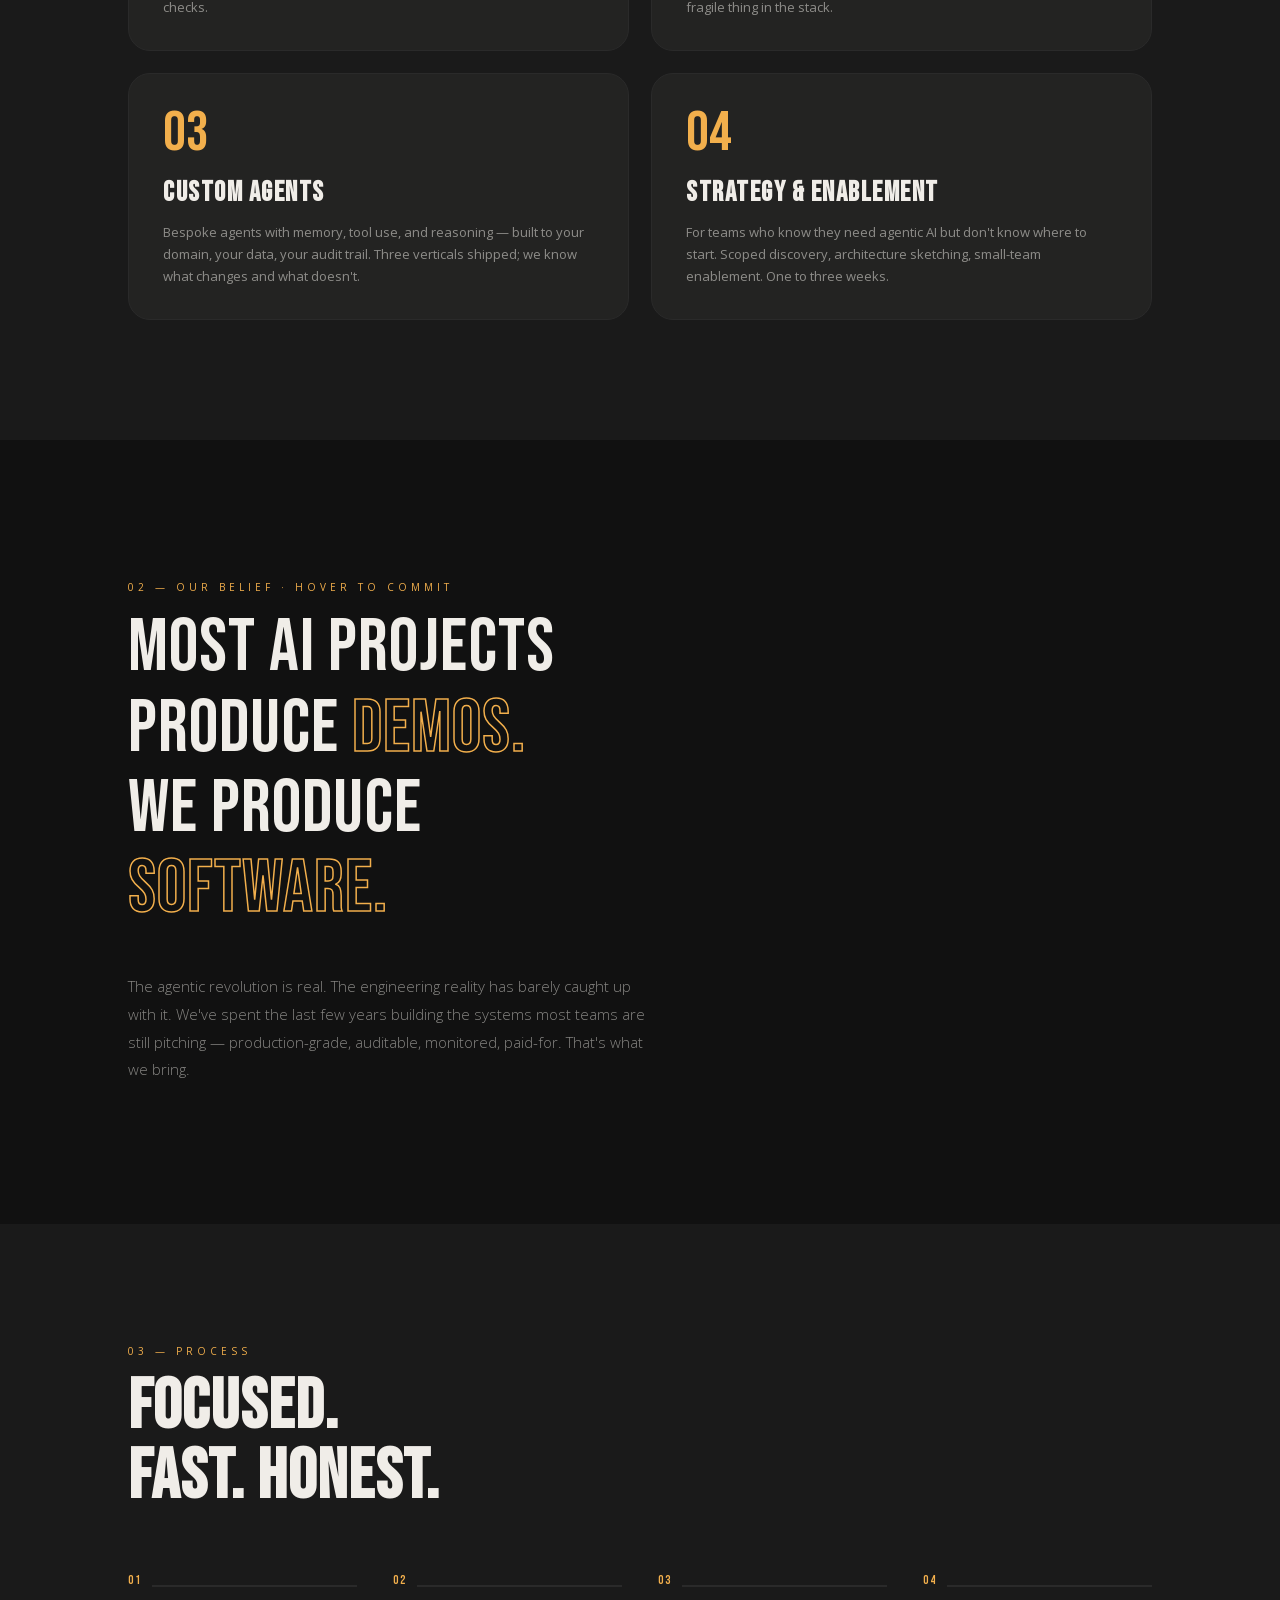
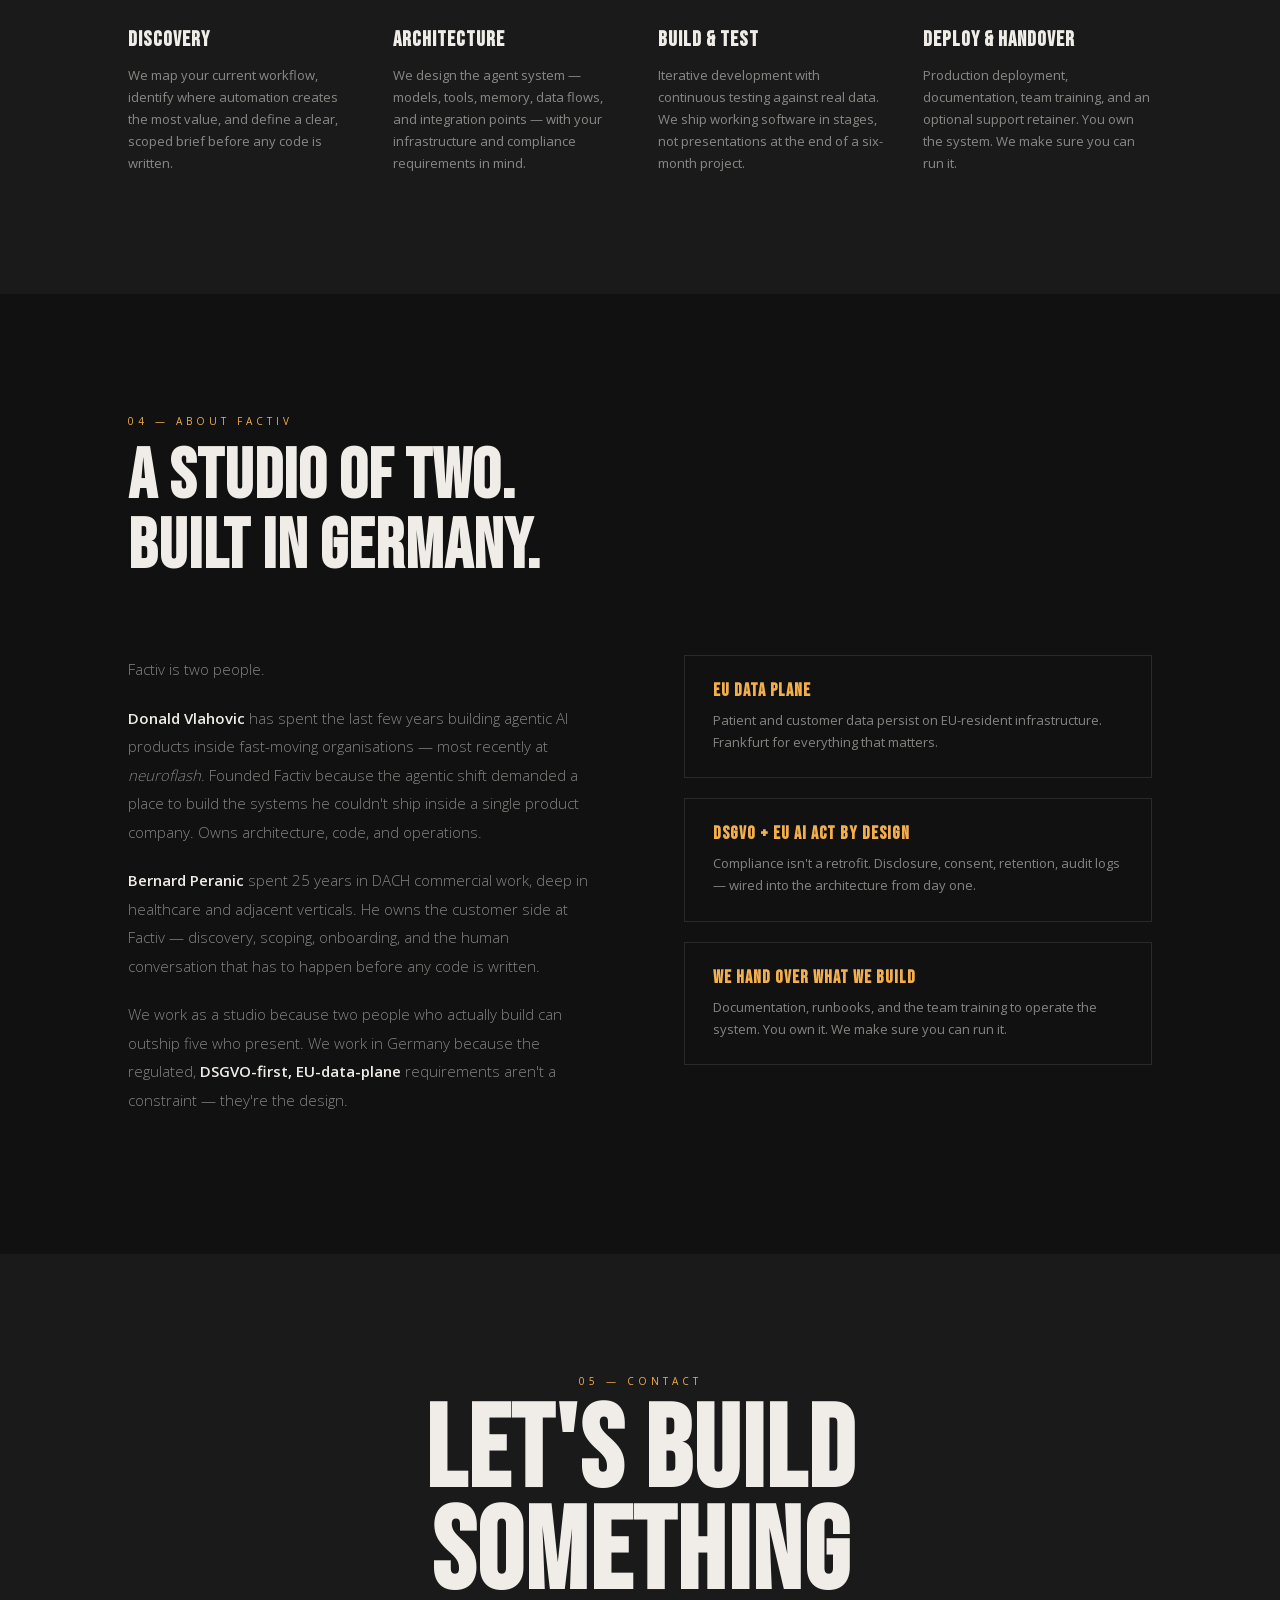
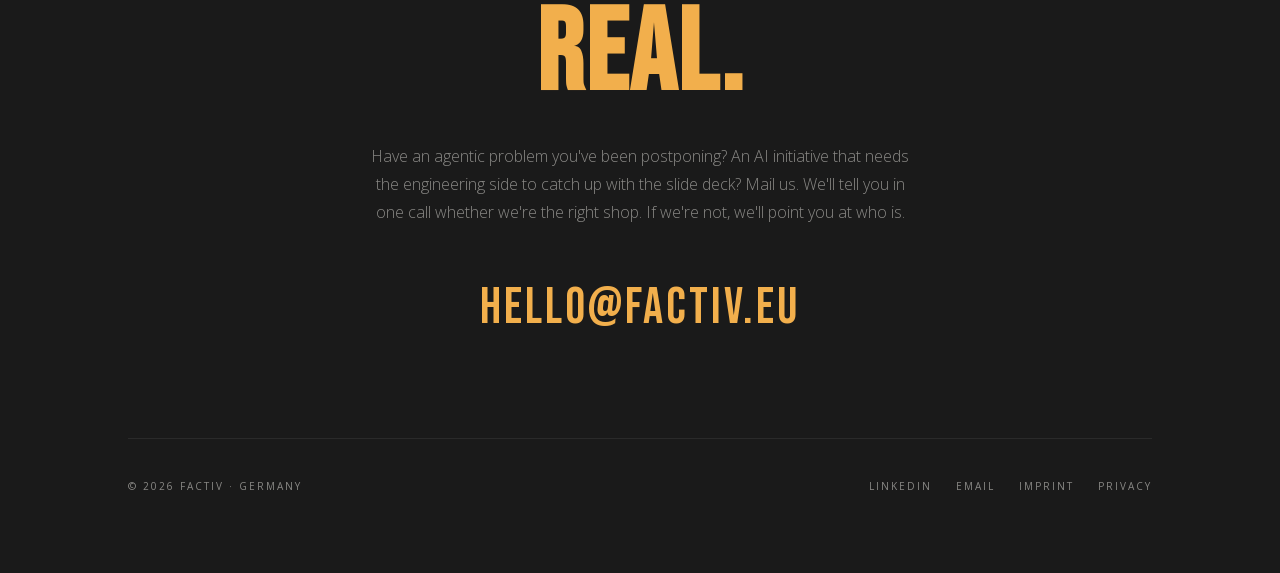
==== commit 5ab68607: "chore: drop ticker band between hero and #what User's call: AI slop. Removes the .ticker div, CSS, a" ====
--- a/index.html
+++ b/index.html
@@ -104,9 +104,6 @@
 .wave-pill[aria-pressed="true"]{background:var(--gold);color:var(--bg);border-color:var(--gold);box-shadow:0 8px 24px -6px rgba(242,175,76,.4)}
 .wave-pill[aria-pressed="true"]:hover{transform:translateY(-2px);color:var(--bg)}
 .wave-pill:focus-visible{outline:2px solid var(--gold);outline-offset:2px}
-.ticker{position:relative;z-index:1;background:linear-gradient(180deg,transparent 0%,var(--gold) 22%,var(--gold) 78%,transparent 100%);padding:32px 0;overflow:hidden;white-space:nowrap}
-.ticker-track{display:inline-block;animation:ticker 28s linear infinite}
-.ticker-track span{font-family:'Bebas Neue',sans-serif;font-size:17px;letter-spacing:4px;color:var(--bg);padding:0 28px}
 section{position:relative;z-index:1}
 .section-label{font-size:10px;letter-spacing:4px;text-transform:uppercase;color:var(--gold);margin-bottom:14px;display:block}
 .section-title{font-family:'Bebas Neue',sans-serif;font-size:clamp(40px,5.5vw,76px);line-height:1;letter-spacing:1px;color:var(--white)}
@@ -168,7 +165,6 @@
 .reveal-r.visible{opacity:1;transform:translateX(0)}
 @keyframes fadeUp{to{opacity:1;transform:translateY(0)}}
 @keyframes scrollPulse{0%,100%{width:22px}50%{width:44px}}
-@keyframes ticker{0%{transform:translateX(0)}100%{transform:translateX(-50%)}}
 @media(max-width:768px){
   body{cursor:auto}#cur,#cur-ring{display:none}
   nav{padding:18px 24px}.nav-links{display:none}.status-pill{display:none}
@@ -255,13 +251,6 @@
   </div>
 </section>
 
-<div class="ticker" aria-hidden="true">
-  <div class="ticker-track">
-    <span>Agentic Apps</span><span>·</span><span>AI Automation</span><span>·</span><span>Process Intelligence</span><span>·</span><span>EU Data Plane</span><span>·</span><span>A Studio of Two</span><span>·</span><span>Germany</span><span>·</span>
-    <span>Agentic Apps</span><span>·</span><span>AI Automation</span><span>·</span><span>Process Intelligence</span><span>·</span><span>EU Data Plane</span><span>·</span><span>A Studio of Two</span><span>·</span><span>Germany</span><span>·</span>
-  </div>
-</div>
-
 <section id="what">
   <div class="reveal"><span class="section-label">01 — What we build · poke any</span><h2 class="section-title">Four shapes,<br>all <span style="color:var(--gold)">shipping.</span></h2></div>
   <div class="what-head reveal-l">
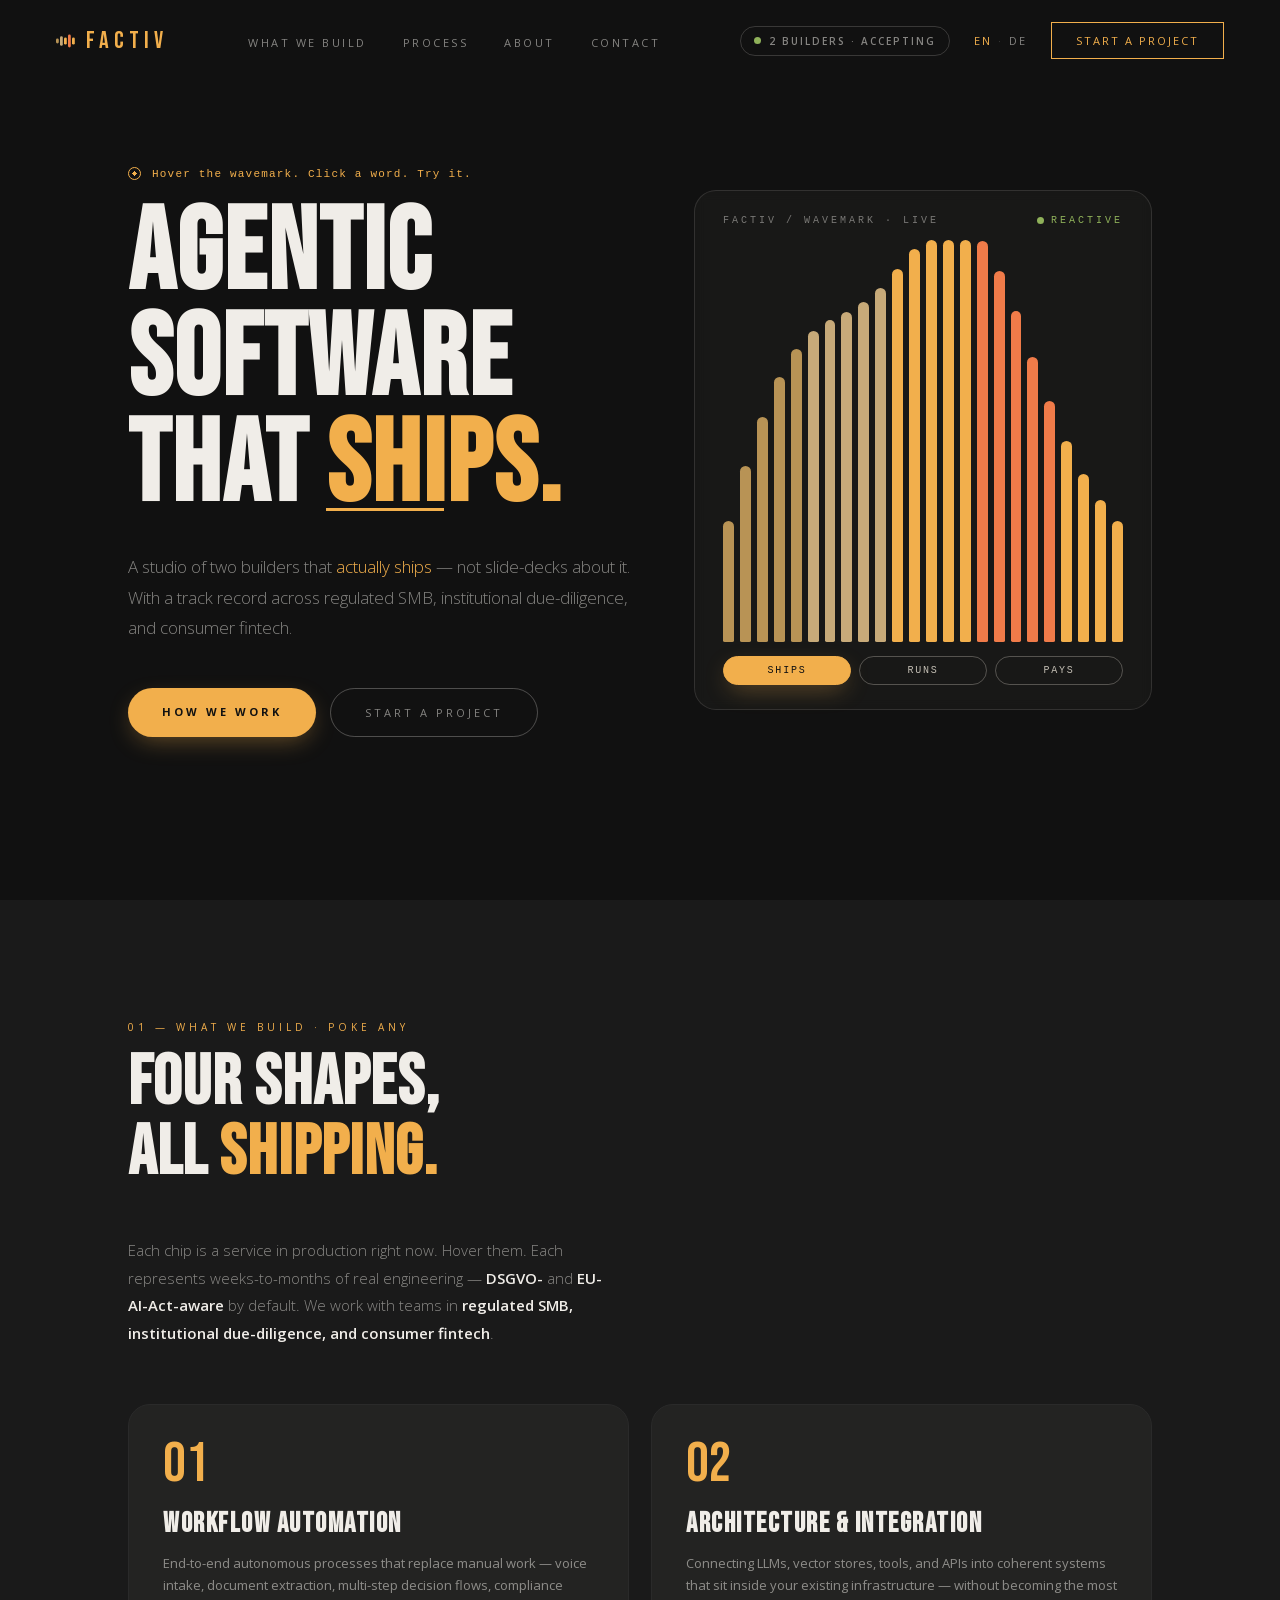
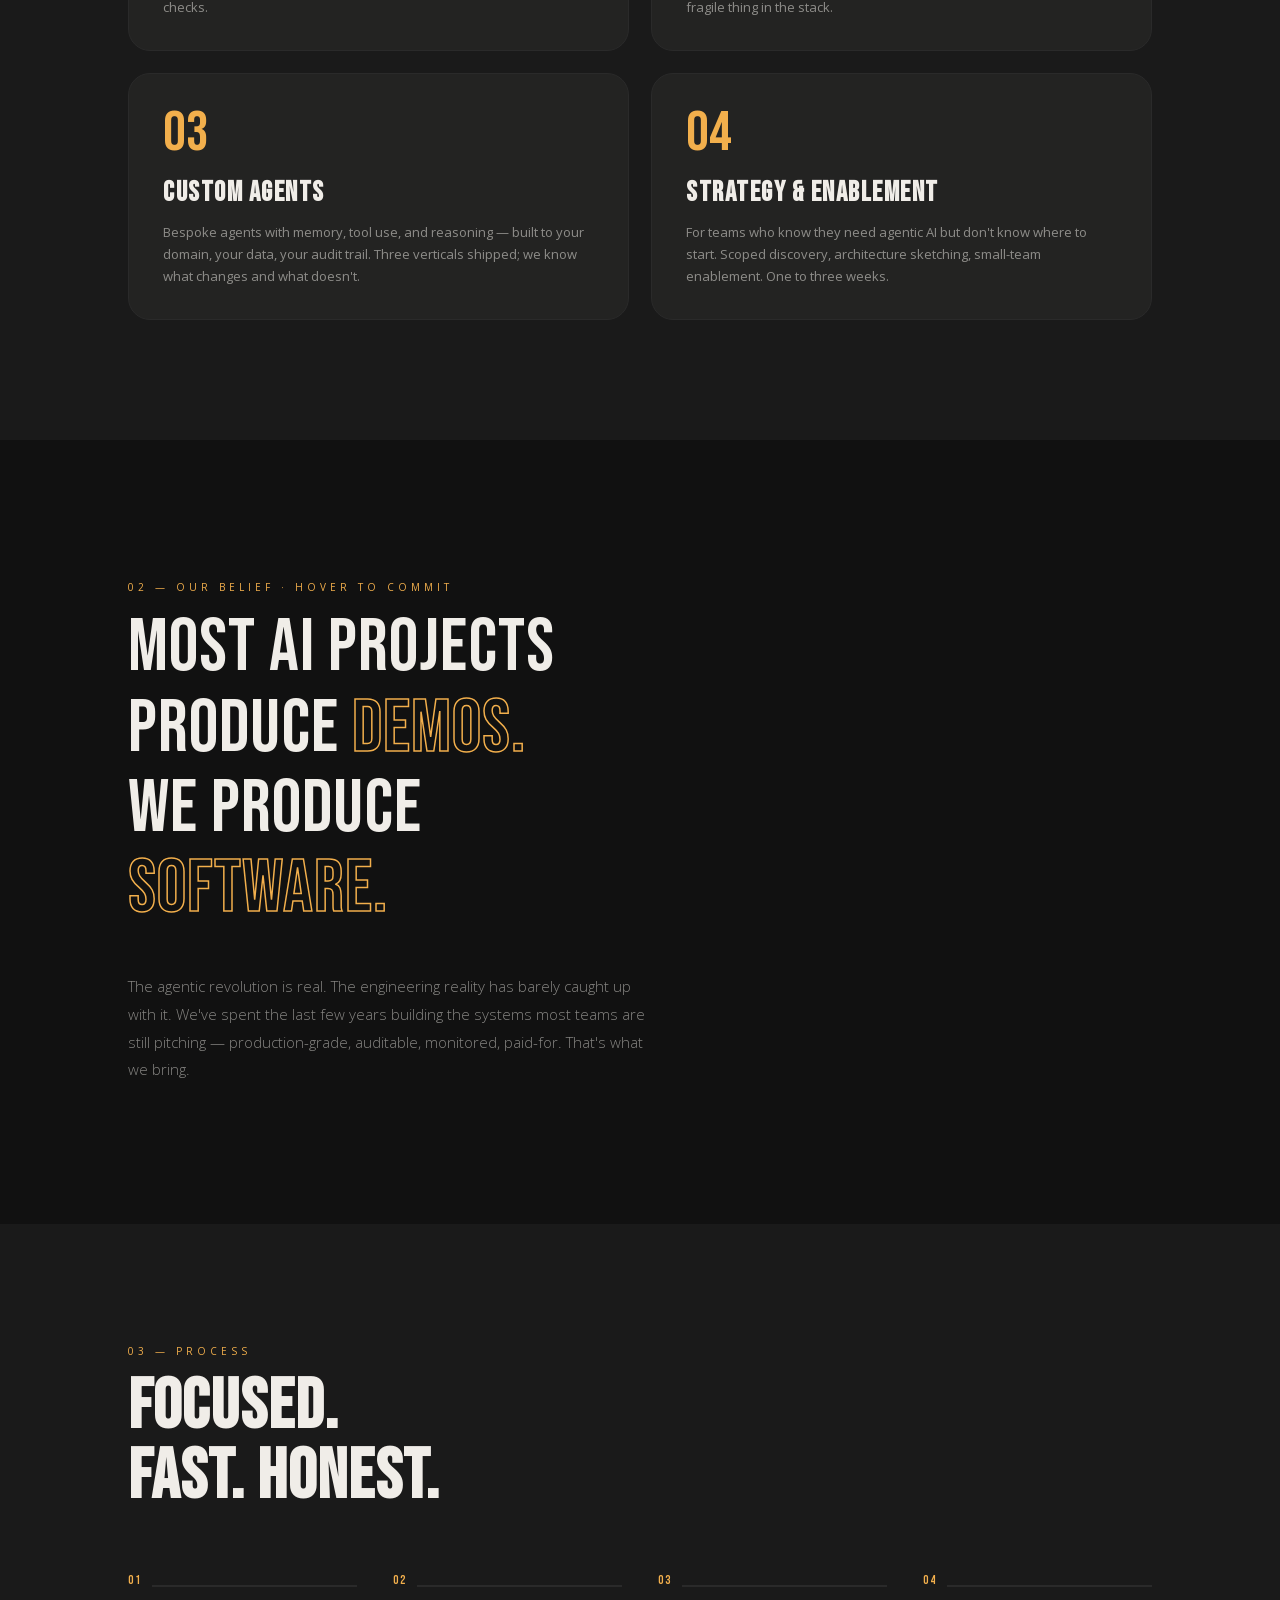
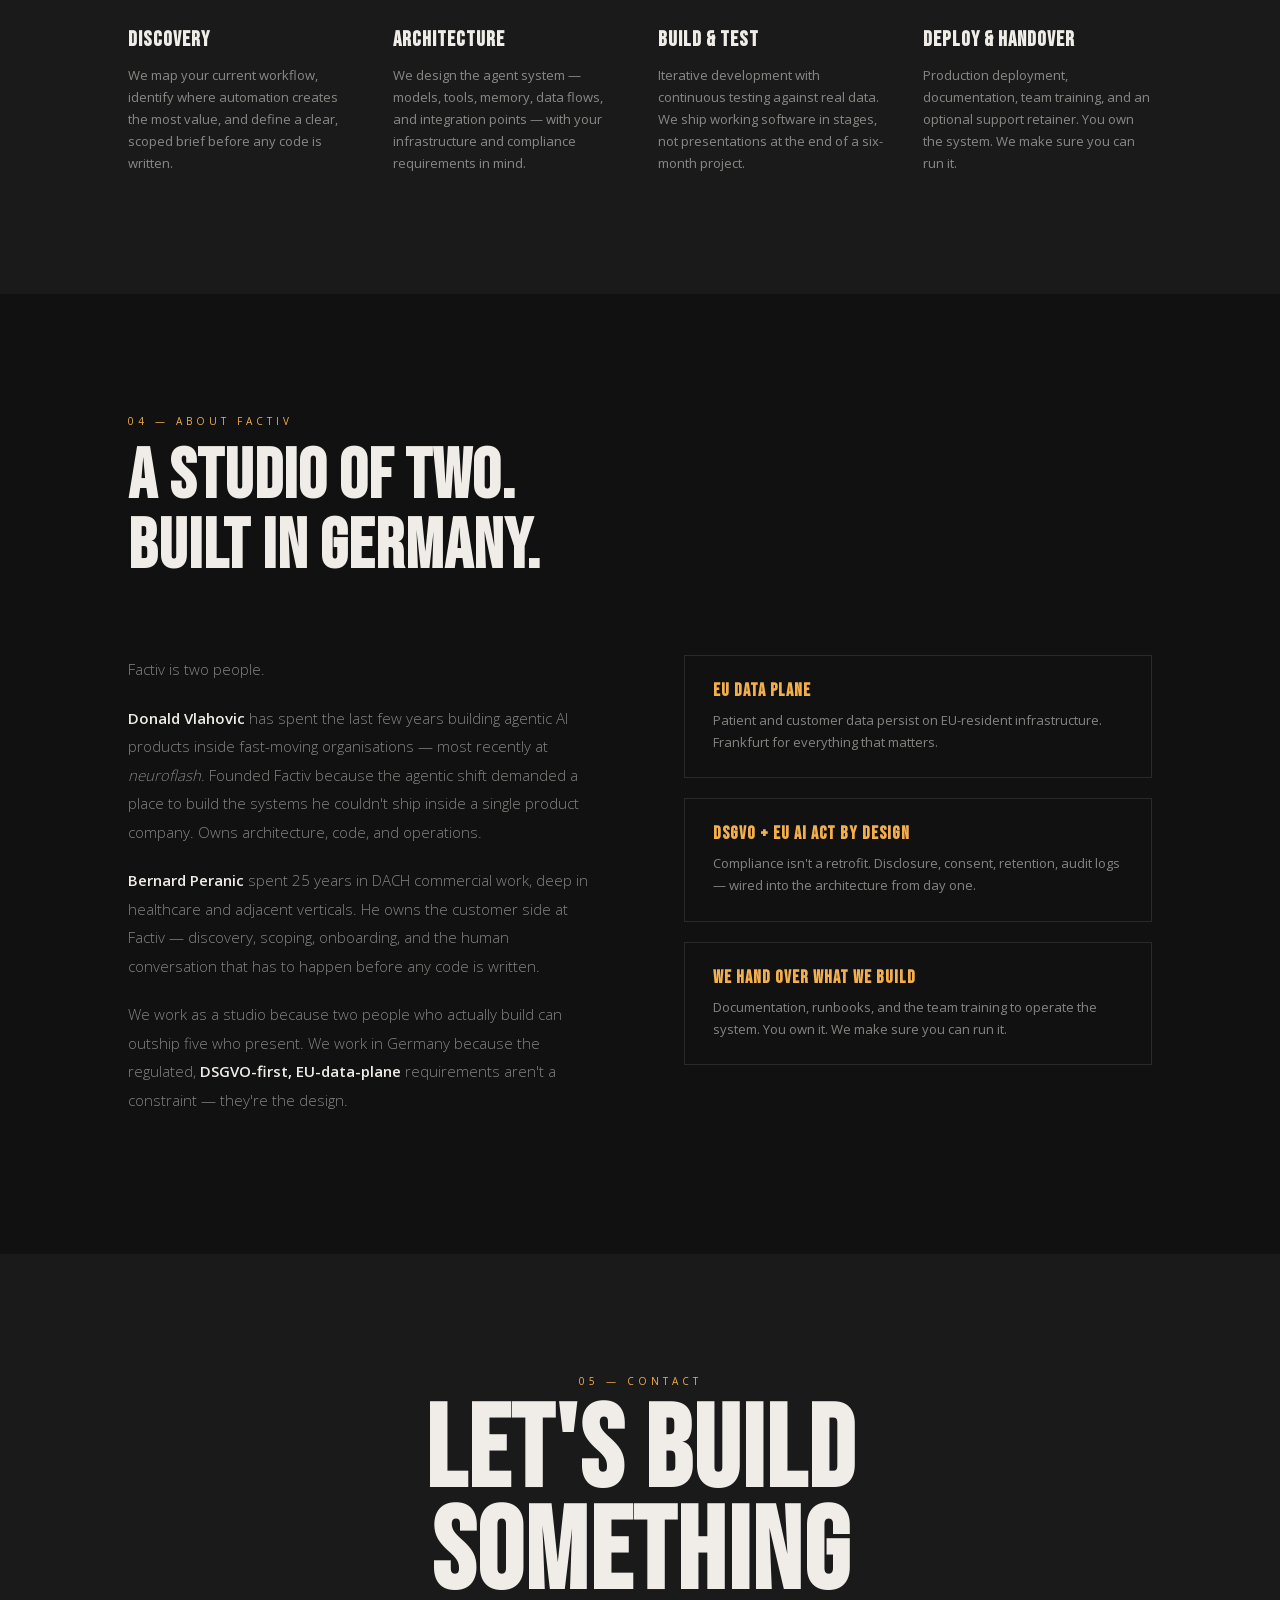
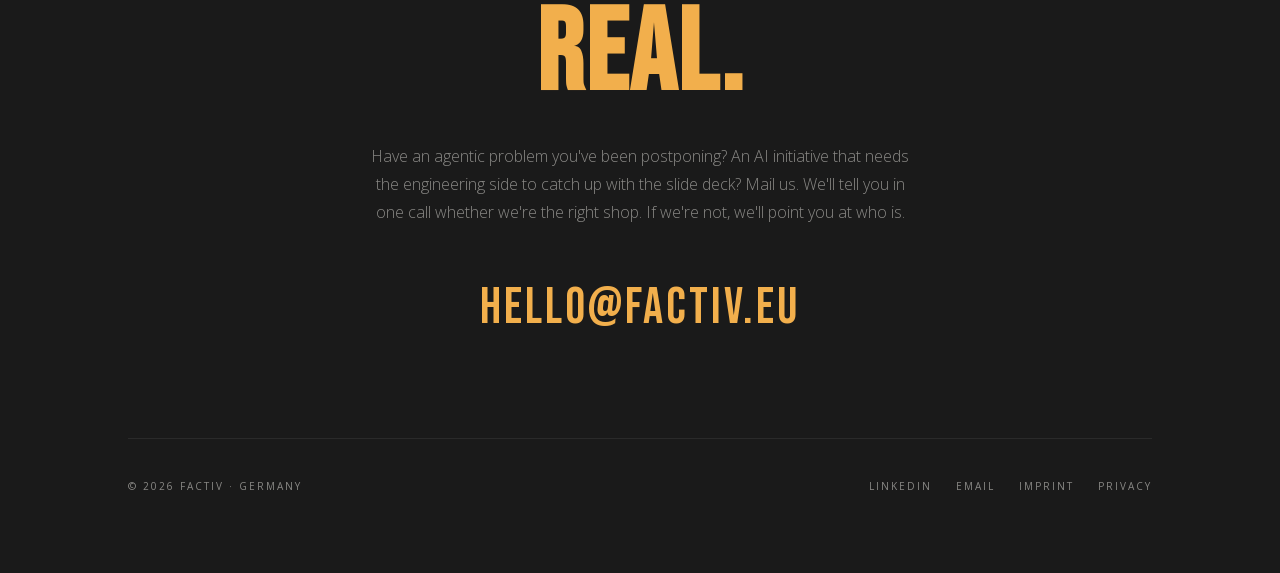
==== commit db0686ce: "chore: drop WebGL mesh + particle canvas + custom cursor + magnetic CTAs V4 second-pass direction is" ====
--- a/index.html
+++ b/index.html
@@ -47,10 +47,7 @@
 }
 *,*::before,*::after{box-sizing:border-box;margin:0;padding:0}
 html{scroll-behavior:smooth}
-body{background:var(--bg);color:var(--white);font-family:'Open Sans',sans-serif;overflow-x:hidden;cursor:none}
-#cur{position:fixed;width:9px;height:9px;background:var(--gold);border-radius:50%;pointer-events:none;z-index:9999;transform:translate(-50%,-50%);mix-blend-mode:screen;transition:width .15s,height .15s}
-#cur-ring{position:fixed;width:30px;height:30px;border:1px solid rgba(242,175,76,.35);border-radius:50%;pointer-events:none;z-index:9998;transform:translate(-50%,-50%);transition:all .1s linear}
-#bg-canvas{position:fixed;inset:0;z-index:0;opacity:.5}
+body{background:var(--bg);color:var(--white);font-family:'Open Sans',sans-serif;overflow-x:hidden}
 nav{position:fixed;top:0;left:0;right:0;z-index:100;display:flex;justify-content:space-between;align-items:center;padding:22px 56px;transition:background .3s}
 nav.scrolled{background:rgba(17,17,17,.96);backdrop-filter:blur(12px)}
 .nav-logo{font-family:'Bebas Neue',sans-serif;font-size:24px;letter-spacing:5px;color:var(--gold);text-decoration:none;display:flex;align-items:center;gap:10px}
@@ -166,7 +163,6 @@
 @keyframes fadeUp{to{opacity:1;transform:translateY(0)}}
 @keyframes scrollPulse{0%,100%{width:22px}50%{width:44px}}
 @media(max-width:768px){
-  body{cursor:auto}#cur,#cur-ring{display:none}
   nav{padding:18px 24px}.nav-links{display:none}.status-pill{display:none}
   #hero{padding:0 6vw}
   .chips,.about-grid{grid-template-columns:1fr;gap:24px}
@@ -175,17 +171,11 @@
 }
 @media (prefers-reduced-motion: reduce){
   *,*::before,*::after{animation-duration:.001ms !important;animation-iteration-count:1 !important;transition-duration:.001ms !important}
-  body{cursor:auto}#cur,#cur-ring{display:none}
-  #bg-canvas{display:none}
 }
 </style>
 <link rel="stylesheet" href="assets/motion.css">
 </head>
 <body>
-<div id="cur"></div>
-<div id="cur-ring"></div>
-<canvas id="bg-canvas"></canvas>
-
 <nav id="nav">
   <a href="#hero" class="nav-logo">
     <svg width="20" height="14" viewBox="0 0 50 32" fill="none">
@@ -316,70 +306,8 @@
 </section>
 
 <script>
-const RM = window.matchMedia && window.matchMedia('(prefers-reduced-motion: reduce)').matches;
-const cur=document.getElementById('cur'),ring=document.getElementById('cur-ring');
-let mx=0,my=0,rx=0,ry=0;
-if(!RM){
-  document.addEventListener('mousemove',e=>{mx=e.clientX;my=e.clientY;cur.style.left=mx+'px';cur.style.top=my+'px'});
-  (function loop(){rx+=(mx-rx)*.12;ry+=(my-ry)*.12;ring.style.left=rx+'px';ring.style.top=ry+'px';requestAnimationFrame(loop)})();
-}
 window.addEventListener('scroll',()=>document.getElementById('nav').classList.toggle('scrolled',scrollY>60));
 
-// Canvas
-const cv=document.getElementById('bg-canvas'),ctx=cv.getContext('2d');
-let W,H;
-const resize=()=>{W=cv.width=innerWidth;H=cv.height=innerHeight};
-resize();addEventListener('resize',resize);
-
-const pts=Array.from({length:55},()=>({
-  x:Math.random()*2000,y:Math.random()*1200,
-  vx:(Math.random()-.5)*.28,vy:(Math.random()-.5)*.28,
-  r:Math.random()*1.3+.4,
-  col:Math.random()>.6?'rgba(240,123,73,':'rgba(242,175,76,'
-}));
-
-// Drifting waveform ghosts
-const waves=Array.from({length:5},()=>({
-  x:Math.random()*2000,y:Math.random()*900,
-  scale:Math.random()*.6+.2,
-  speed:Math.random()*.1+.03,
-  alpha:Math.random()*.035+.01
-}));
-
-const BARS=[{h:.5,c:'#B89355'},{h:.85,c:'#C7AA79'},{h:1,c:'#F2AF4C'},{h:.7,c:'#F07B49'},{h:.55,c:'#F2AF4C'}];
-
-function drawGhostWave(x,y,scale,alpha){
-  const bw=18*scale,gap=8*scale,maxH=80*scale;
-  ctx.globalAlpha=alpha;
-  BARS.forEach((b,i)=>{
-    const bh=maxH*b.h,bx=x+i*(bw+gap),by=y-bh/2;
-    ctx.beginPath();
-    ctx.roundRect(bx,by,bw,bh,bw/2);
-    ctx.fillStyle=b.c;ctx.fill();
-  });
-  ctx.globalAlpha=1;
-}
-
-if(!RM)(function frame(){
-  ctx.clearRect(0,0,W,H);
-  pts.forEach(p=>{
-    p.x=(p.x+p.vx+W)%W;p.y=(p.y+p.vy+H)%H;
-    ctx.beginPath();ctx.arc(p.x,p.y,p.r,0,Math.PI*2);
-    ctx.fillStyle=p.col+'.28)';ctx.fill();
-  });
-  for(let i=0;i<pts.length;i++)for(let j=i+1;j<pts.length;j++){
-    const dx=pts[i].x-pts[j].x,dy=pts[i].y-pts[j].y,d=Math.hypot(dx,dy);
-    if(d<120){ctx.beginPath();ctx.moveTo(pts[i].x,pts[i].y);ctx.lineTo(pts[j].x,pts[j].y);
-    ctx.strokeStyle=`rgba(242,175,76,${.09*(1-d/120)})`;ctx.lineWidth=.5;ctx.stroke()}
-  }
-  waves.forEach(w=>{
-    w.x=(w.x+w.speed+W)%W;
-    drawGhostWave(w.x,w.y,w.scale,w.alpha);
-  });
-  requestAnimationFrame(frame);
-})();
-
-// Reveals
 const obs=new IntersectionObserver(es=>es.forEach(e=>{if(e.isIntersecting)e.target.classList.add('visible')}),{threshold:.12});
 document.querySelectorAll('.reveal,.reveal-l,.reveal-r').forEach(el=>obs.observe(el));
 
--- a/assets/motion.css
+++ b/assets/motion.css
@@ -3,22 +3,6 @@
    WebGL mesh / scramble / magnetic CTAs / scroll-driven sections
    / manifesto outline-fill. All gated behind prefers-reduced-motion.
    ============================================================ */
-
-/* WebGL canvas sits behind the existing #bg-canvas */
-#bg-gl{position:fixed;inset:0;z-index:0;opacity:.55;pointer-events:none}
-#bg-canvas{z-index:1;opacity:.35}
-
-/* Hero title — scramble effect needs no-wrap and stable width */
-.hero-title{white-space:nowrap}
-.hero-title.scrambling{cursor:default}
-.hero-title .t2{transition:color .15s}
-.hero-title.scrambling .t1,
-.hero-title.scrambling .t3{color:var(--gold-lt)}
-
-/* Magnetic CTAs — transition handles the spring-return */
-.btn-primary,.btn-ghost{transition:background .2s,color .2s,border-color .2s,
-  transform .25s cubic-bezier(.18,.89,.32,1.28)}
-.btn-primary.magnet-active,.btn-ghost.magnet-active{transition:transform .04s linear}
 
 /* Section-label digit-flip — JS swaps the number; the label stays in the same slot */
 .section-label .digit{display:inline-block;font-variant-numeric:tabular-nums}
@@ -73,9 +57,6 @@
 
 /* Reduced-motion: bars snap to base envelope, no interaction */
 @media (prefers-reduced-motion: reduce){
-  #bg-gl{display:none}
-  .hero-title{white-space:normal}
-  .btn-primary,.btn-ghost{transition:background .2s,color .2s,border-color .2s}
   .hero-wave-bars{cursor:auto}
   .hero-wave-bar{transition:none}
   @supports (animation-timeline: view()) {
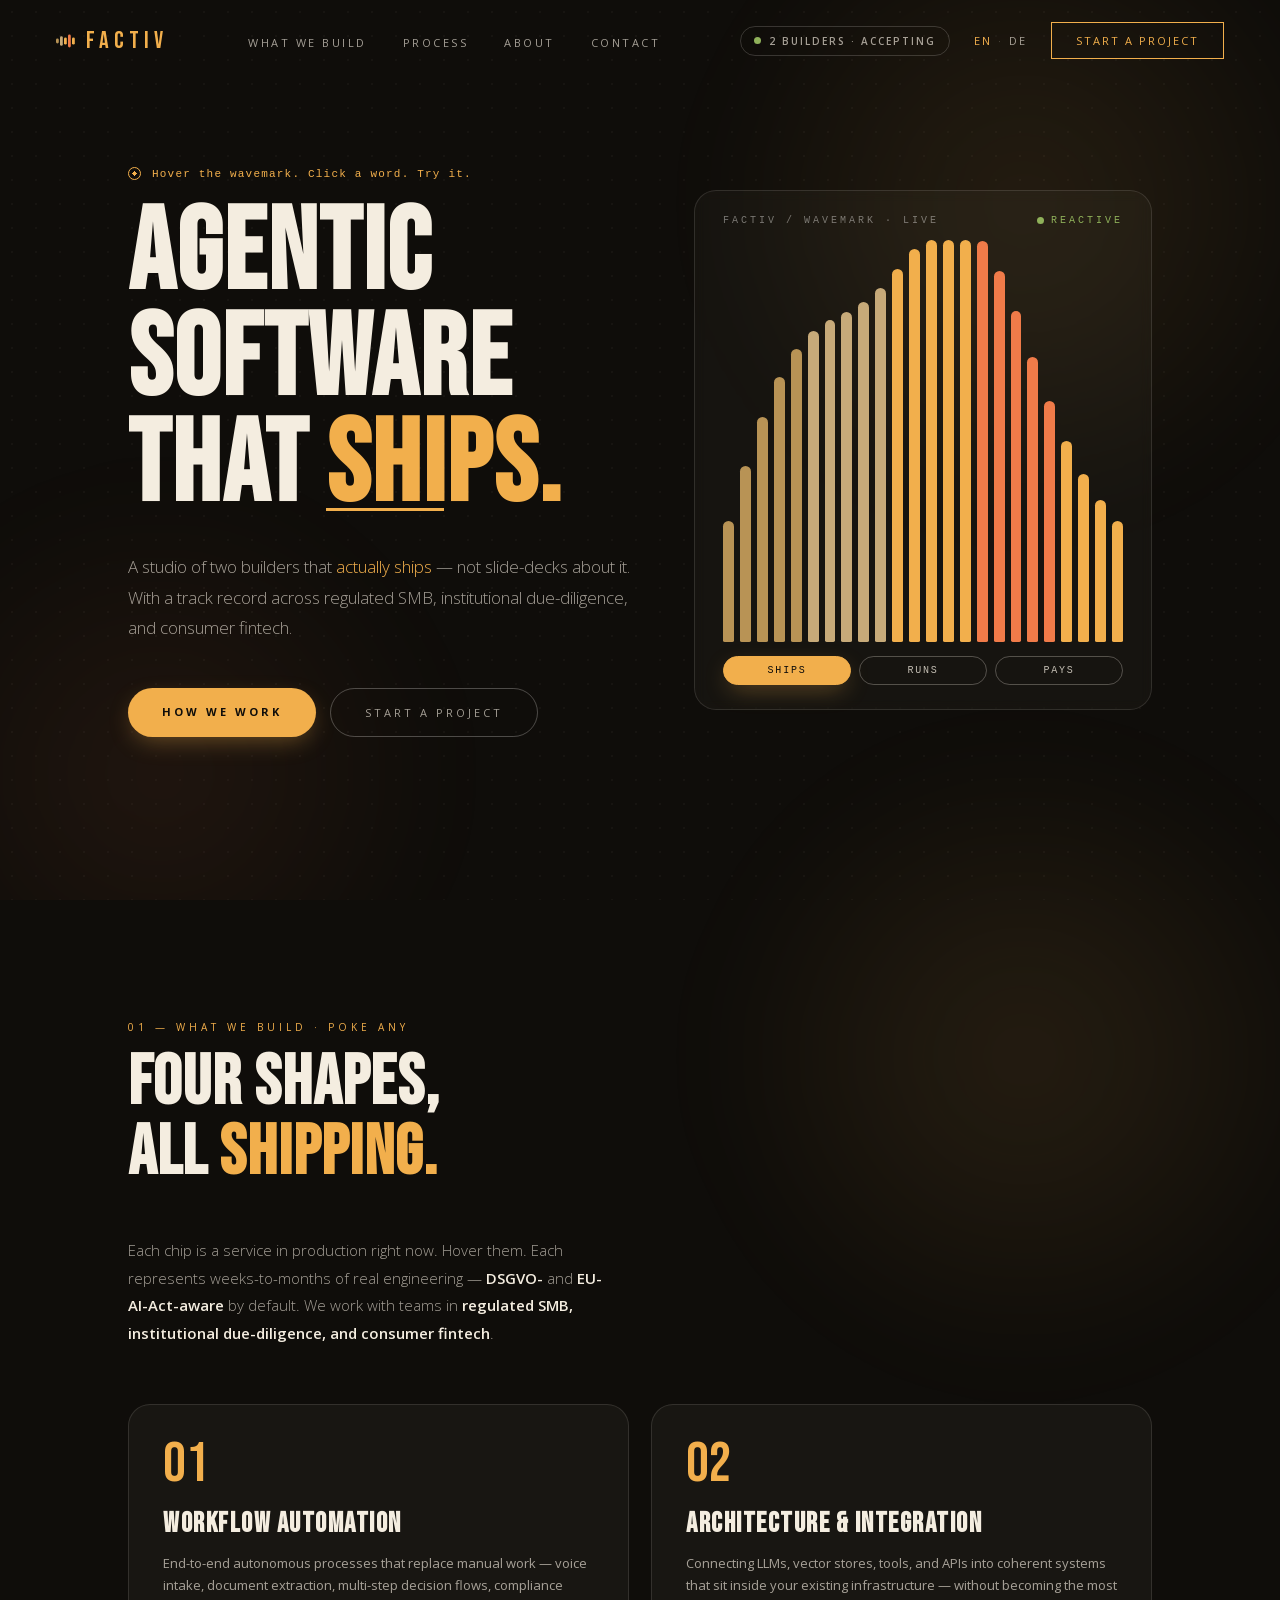
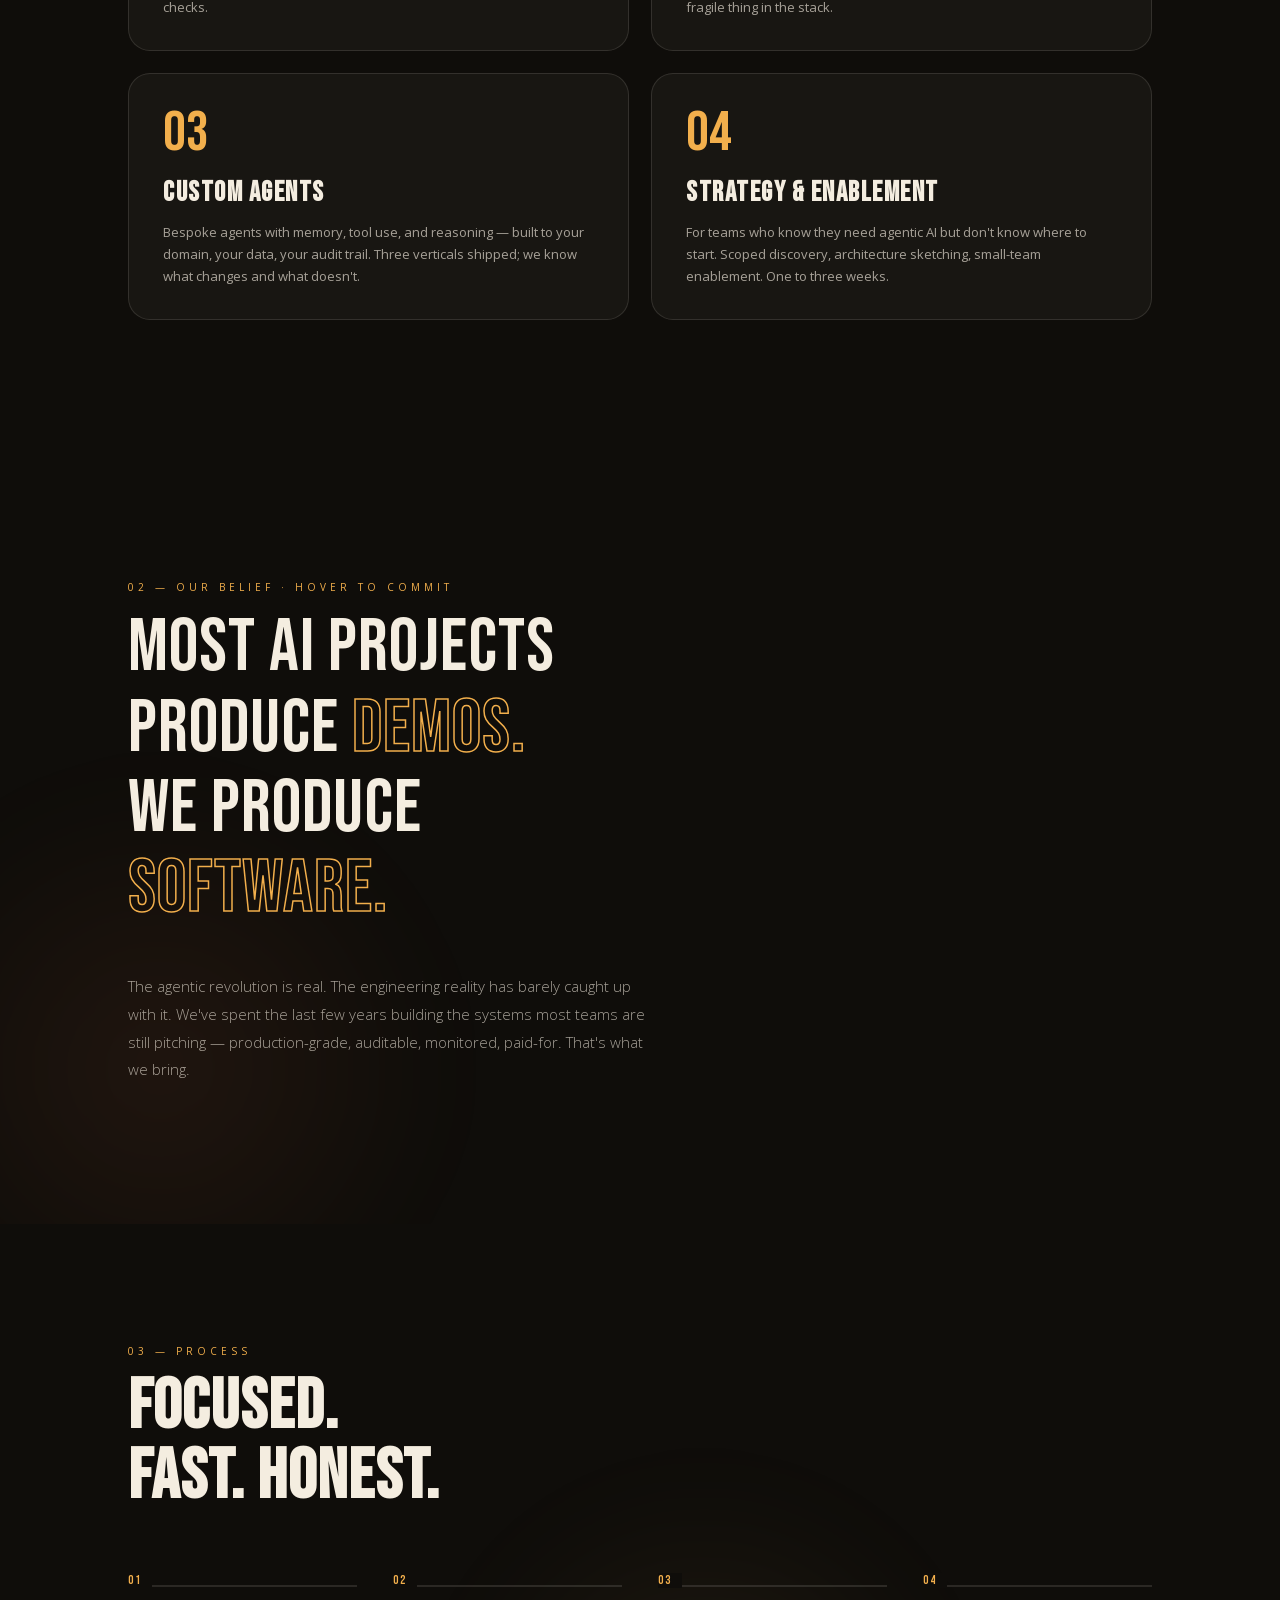
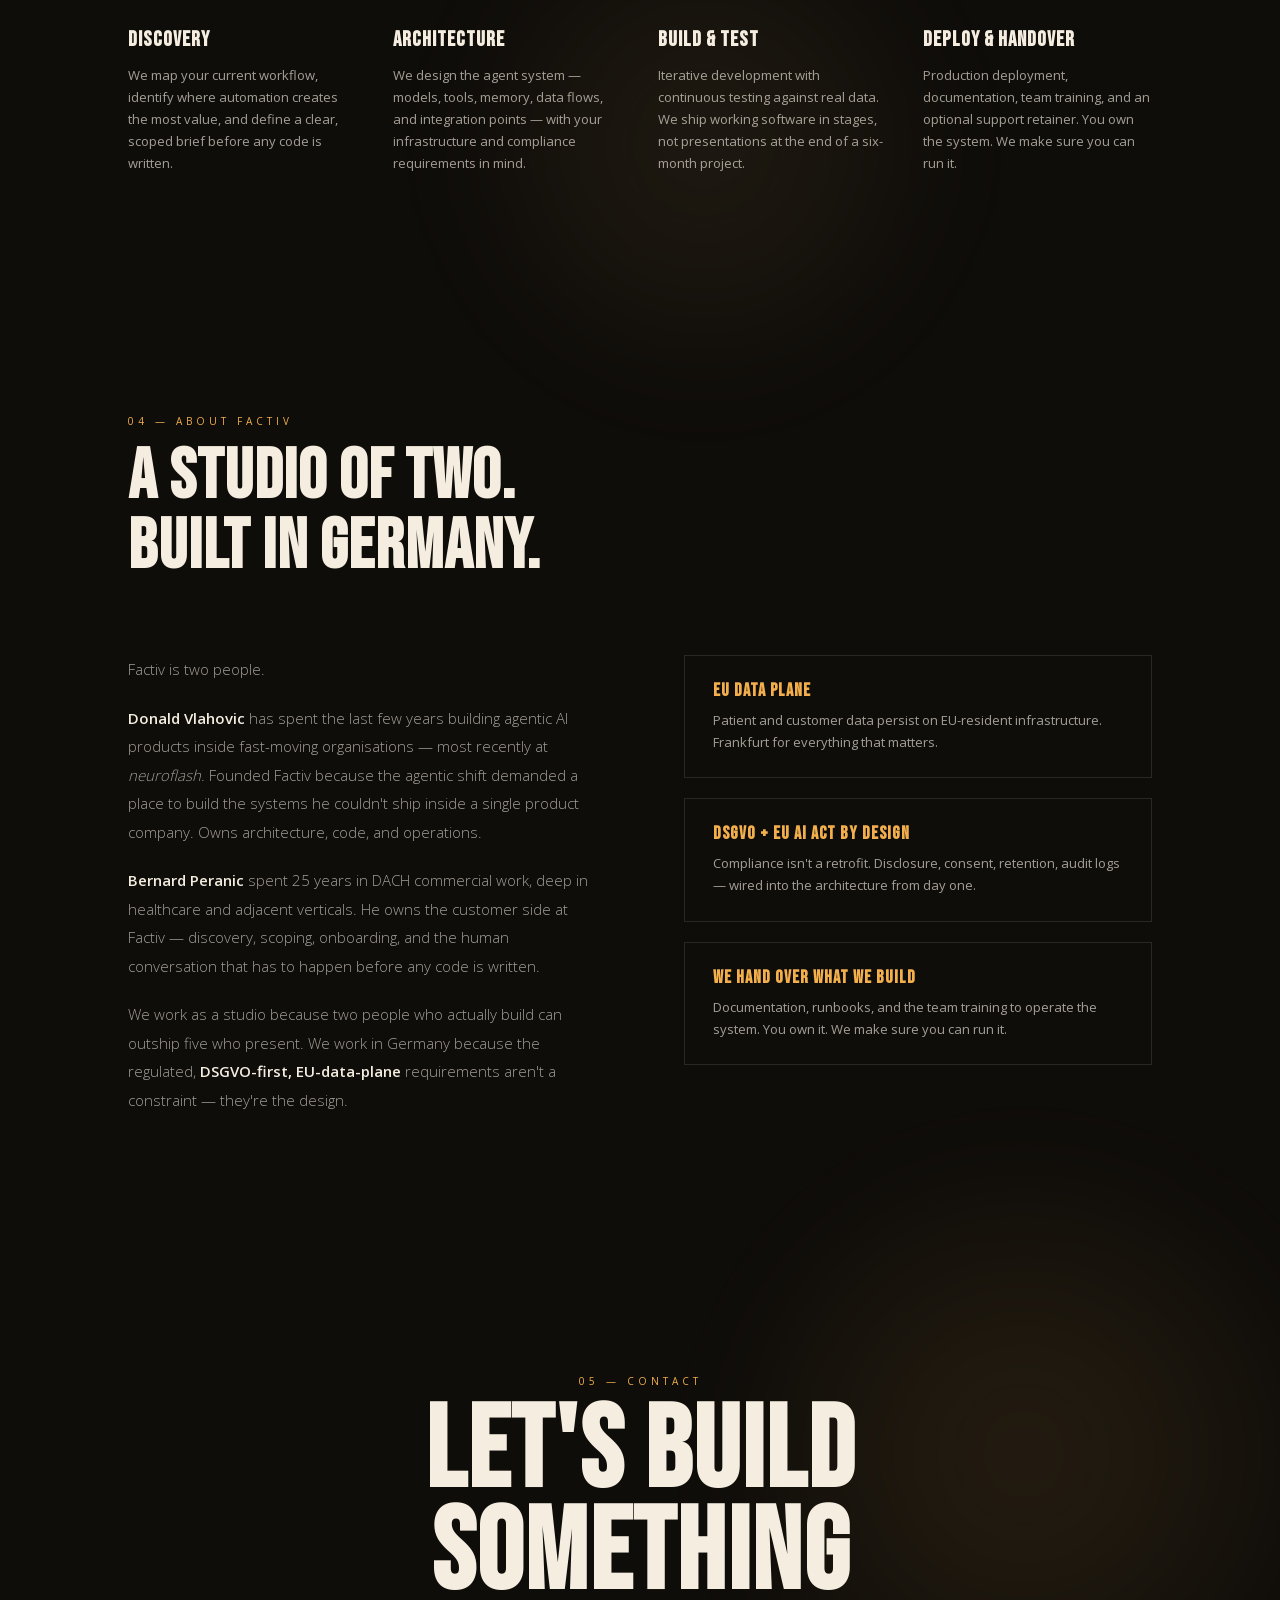
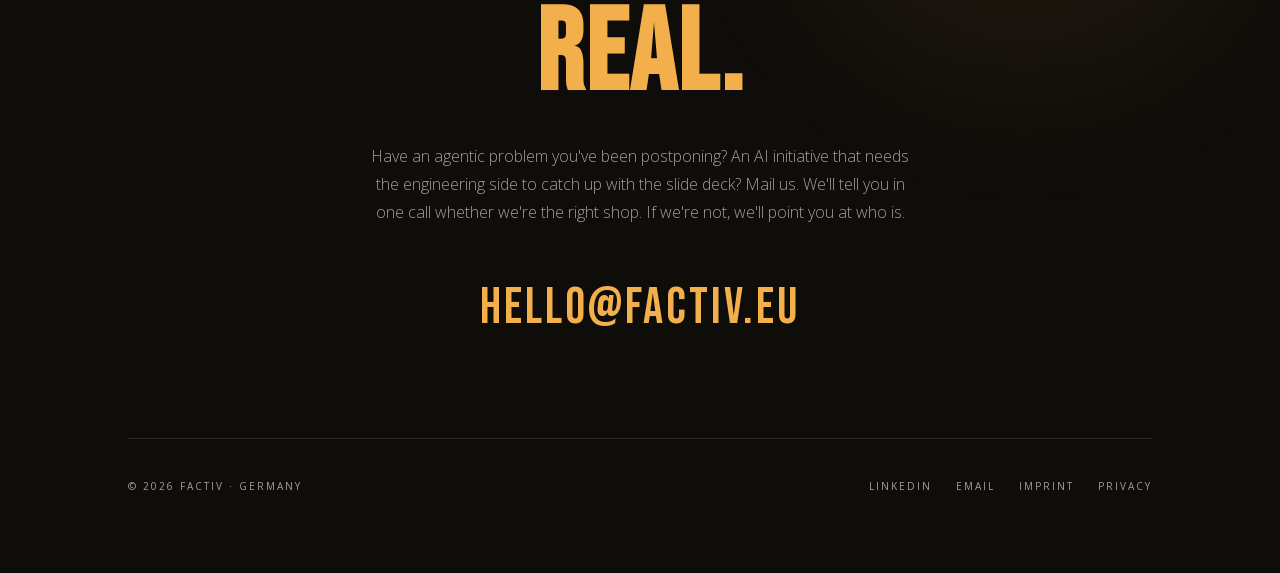
==== commit 79a2d8ca: "feat: dot-grid background + radial glows, drop section alternation Whole page is now one warm-dark c" ====
--- a/index.html
+++ b/index.html
@@ -40,14 +40,22 @@
 </script>
 <style>
 :root{
-  --bg:#111111;--bg-mid:#1A1A1A;--bg-light:#242424;--border:#2A2A2A;
+  --bg:#0F0D0A;--bg-mid:#0F0D0A;--bg-light:#1A1715;--border:rgba(244,237,224,0.12);
   --gold:#F2AF4C;--gold-dark:#B89355;--coral:#F07B49;--gold-lt:#C7AA79;
-  --white:#F0EDE8;--muted:rgba(240,237,232,0.52);--faint:rgba(240,237,232,0.06);
+  --white:#F4EDE0;--muted:rgba(244,237,224,0.65);--faint:rgba(244,237,224,0.04);
   --accent-live:#8FB15A;
 }
 *,*::before,*::after{box-sizing:border-box;margin:0;padding:0}
 html{scroll-behavior:smooth}
-body{background:var(--bg);color:var(--white);font-family:'Open Sans',sans-serif;overflow-x:hidden}
+body{background:var(--bg);color:var(--white);font-family:'Open Sans',sans-serif;overflow-x:hidden;position:relative}
+/* V4 dot-grid texture across the whole page */
+body::before{content:'';position:fixed;inset:0;pointer-events:none;opacity:.45;z-index:0;background-image:radial-gradient(rgba(244,237,224,0.08) 1px,transparent 1px);background-size:24px 24px}
+/* Section-anchored radial glows. Apply one or more variants via .glow.<variant> */
+.glow{position:absolute;inset:0;pointer-events:none;z-index:0}
+.glow::before,.glow::after{content:'';position:absolute;border-radius:50%;filter:blur(40px)}
+.glow.gold-tr::before{top:-20%;right:-10%;width:60vw;height:60vw;background:radial-gradient(circle,rgba(242,175,76,0.10),transparent 60%)}
+.glow.coral-bl::after{bottom:-25%;left:-15%;width:55vw;height:55vw;background:radial-gradient(circle,rgba(240,123,73,0.08),transparent 60%)}
+.glow.bronze-c::before{top:30%;left:30%;width:50vw;height:50vw;background:radial-gradient(circle,rgba(184,147,85,0.10),transparent 60%)}
 nav{position:fixed;top:0;left:0;right:0;z-index:100;display:flex;justify-content:space-between;align-items:center;padding:22px 56px;transition:background .3s}
 nav.scrolled{background:rgba(17,17,17,.96);backdrop-filter:blur(12px)}
 .nav-logo{font-family:'Bebas Neue',sans-serif;font-size:24px;letter-spacing:5px;color:var(--gold);text-decoration:none;display:flex;align-items:center;gap:10px}
@@ -102,9 +110,10 @@
 .wave-pill[aria-pressed="true"]:hover{transform:translateY(-2px);color:var(--bg)}
 .wave-pill:focus-visible{outline:2px solid var(--gold);outline-offset:2px}
 section{position:relative;z-index:1}
+section > *:not(.glow){position:relative;z-index:1}
 .section-label{font-size:10px;letter-spacing:4px;text-transform:uppercase;color:var(--gold);margin-bottom:14px;display:block}
 .section-title{font-family:'Bebas Neue',sans-serif;font-size:clamp(40px,5.5vw,76px);line-height:1;letter-spacing:1px;color:var(--white)}
-#what{padding:120px 10vw;background:var(--bg-mid)}
+#what{padding:120px 10vw}
 .what-head{display:flex;align-items:end;justify-content:space-between;gap:48px;margin:48px 0 56px;flex-wrap:wrap}
 .what-intro{font-size:15px;font-weight:300;color:var(--muted);line-height:1.85;max-width:480px}
 .what-intro strong{color:var(--white);font-weight:600}
@@ -119,7 +128,7 @@
 .chip p{font-size:13px;line-height:1.7;color:var(--muted)}
 .chip .blob{position:absolute;right:-40px;top:-40px;width:120px;height:120px;border-radius:50%;background:radial-gradient(circle,rgba(242,175,76,0.18),transparent 70%);pointer-events:none;opacity:0;transition:opacity .3s}
 .chip:hover .blob{opacity:1}
-#manifesto{padding:140px 10vw;background:var(--bg);overflow:hidden}
+#manifesto{padding:140px 10vw;overflow:hidden}
 .manifesto-text{font-family:'Bebas Neue',sans-serif;font-size:clamp(36px,5.8vw,82px);line-height:1.08;letter-spacing:1px;color:var(--white);max-width:1100px}
 /* V4 hover-fill: outline-only at rest, fills gold on hover with a ↩ glyph */
 .manifesto-text .swap{display:inline-block;position:relative;cursor:pointer;color:transparent;-webkit-text-stroke:1.5px var(--gold);transition:-webkit-text-stroke .2s,color .3s}
@@ -127,14 +136,14 @@
 .manifesto-text .swap::after{content:'↩';position:absolute;top:-10px;right:-30px;font-family:ui-monospace,'SF Mono',Menlo,monospace;font-size:18px;color:var(--gold);opacity:0;transition:opacity .2s,transform .2s}
 .manifesto-text .swap:hover::after{opacity:1;transform:translateY(-4px)}
 .manifesto-sub{font-size:15px;font-weight:300;color:var(--muted);max-width:520px;line-height:1.85;margin-top:44px}
-#process{padding:120px 10vw;background:var(--bg-mid)}
+#process{padding:120px 10vw}
 .process-steps{display:grid;grid-template-columns:repeat(4,1fr);gap:36px;margin-top:72px}
 .step{padding-top:40px;border-top:2px solid var(--border);position:relative;transition:border-color .3s}
 .step:hover{border-color:var(--gold)}
-.step-num{position:absolute;top:-14px;font-family:'Bebas Neue',sans-serif;font-size:12px;letter-spacing:2px;color:var(--gold);background:var(--bg-mid);padding-right:10px}
+.step-num{position:absolute;top:-14px;font-family:'Bebas Neue',sans-serif;font-size:12px;letter-spacing:2px;color:var(--gold);background:var(--bg);padding-right:10px}
 .step h3{font-family:'Bebas Neue',sans-serif;font-size:21px;letter-spacing:1px;color:var(--white);margin-bottom:12px}
 .step p{font-size:13px;color:var(--muted);line-height:1.7}
-#about{padding:120px 10vw;background:var(--bg)}
+#about{padding:120px 10vw}
 .about-grid{display:grid;grid-template-columns:1fr 1fr;gap:88px;align-items:start;margin-top:72px}
 .about-text p{font-size:15px;font-weight:300;color:var(--muted);line-height:1.9;margin-bottom:20px}
 .about-text strong{color:var(--white);font-weight:600}
@@ -143,7 +152,7 @@
 .about-card:hover{border-color:var(--gold);transform:translateX(8px)}
 .about-card h4{font-family:'Bebas Neue',sans-serif;font-size:18px;letter-spacing:1px;color:var(--gold);margin-bottom:8px}
 .about-card p{font-size:13px;color:var(--muted);line-height:1.7}
-#contact{padding:120px 10vw 80px;background:var(--bg-mid);text-align:center}
+#contact{padding:120px 10vw 80px;text-align:center}
 .contact-title{font-family:'Bebas Neue',sans-serif;font-size:clamp(52px,9vw,120px);line-height:.88;letter-spacing:2px;color:var(--white);margin-bottom:36px}
 .contact-title .gold{color:var(--gold)}
 .contact-sub{font-size:16px;font-weight:300;color:var(--muted);max-width:560px;margin:0 auto 52px;line-height:1.75}
@@ -205,6 +214,7 @@
 </nav>
 
 <section id="hero">
+  <div class="glow gold-tr coral-bl"></div>
   <div class="hero-grid">
     <div class="hero-left">
       <div class="hero-hint">Hover the wavemark. Click a word. Try it.</div>
@@ -242,6 +252,7 @@
 </section>
 
 <section id="what">
+  <div class="glow gold-tr"></div>
   <div class="reveal"><span class="section-label">01 — What we build · poke any</span><h2 class="section-title">Four shapes,<br>all <span style="color:var(--gold)">shipping.</span></h2></div>
   <div class="what-head reveal-l">
     <p class="what-intro">Each chip is a service in production right now. Hover them. Each represents weeks-to-months of real engineering — <strong>DSGVO-</strong> and <strong>EU-AI-Act-aware</strong> by default. We work with teams in <strong>regulated SMB, institutional due-diligence, and consumer fintech</strong>.</p>
@@ -255,6 +266,7 @@
 </section>
 
 <section id="manifesto">
+  <div class="glow coral-bl"></div>
   <div class="reveal">
     <span class="section-label">02 — Our belief · hover to commit</span>
     <p class="manifesto-text">Most AI projects<br>produce <span class="swap">demos.</span><br>We produce<br><span class="swap">software.</span></p>
@@ -263,6 +275,7 @@
 </section>
 
 <section id="process">
+  <div class="glow bronze-c"></div>
   <div class="reveal"><span class="section-label">03 — Process</span><h2 class="section-title">Focused.<br>Fast. Honest.</h2></div>
   <div class="process-steps">
     <div class="step reveal"><span class="step-num">01</span><h3>Discovery</h3><p>We map your current workflow, identify where automation creates the most value, and define a clear, scoped brief before any code is written.</p></div>
@@ -290,6 +303,7 @@
 </section>
 
 <section id="contact">
+  <div class="glow gold-tr"></div>
   <span class="section-label reveal">05 — Contact</span>
   <h2 class="contact-title reveal">LET'S BUILD<br>SOMETHING<br><span class="gold">REAL.</span></h2>
   <p class="contact-sub reveal">Have an agentic problem you've been postponing? An AI initiative that needs the engineering side to catch up with the slide deck? Mail us. We'll tell you in one call whether we're the right shop. If we're not, we'll point you at who is.</p>
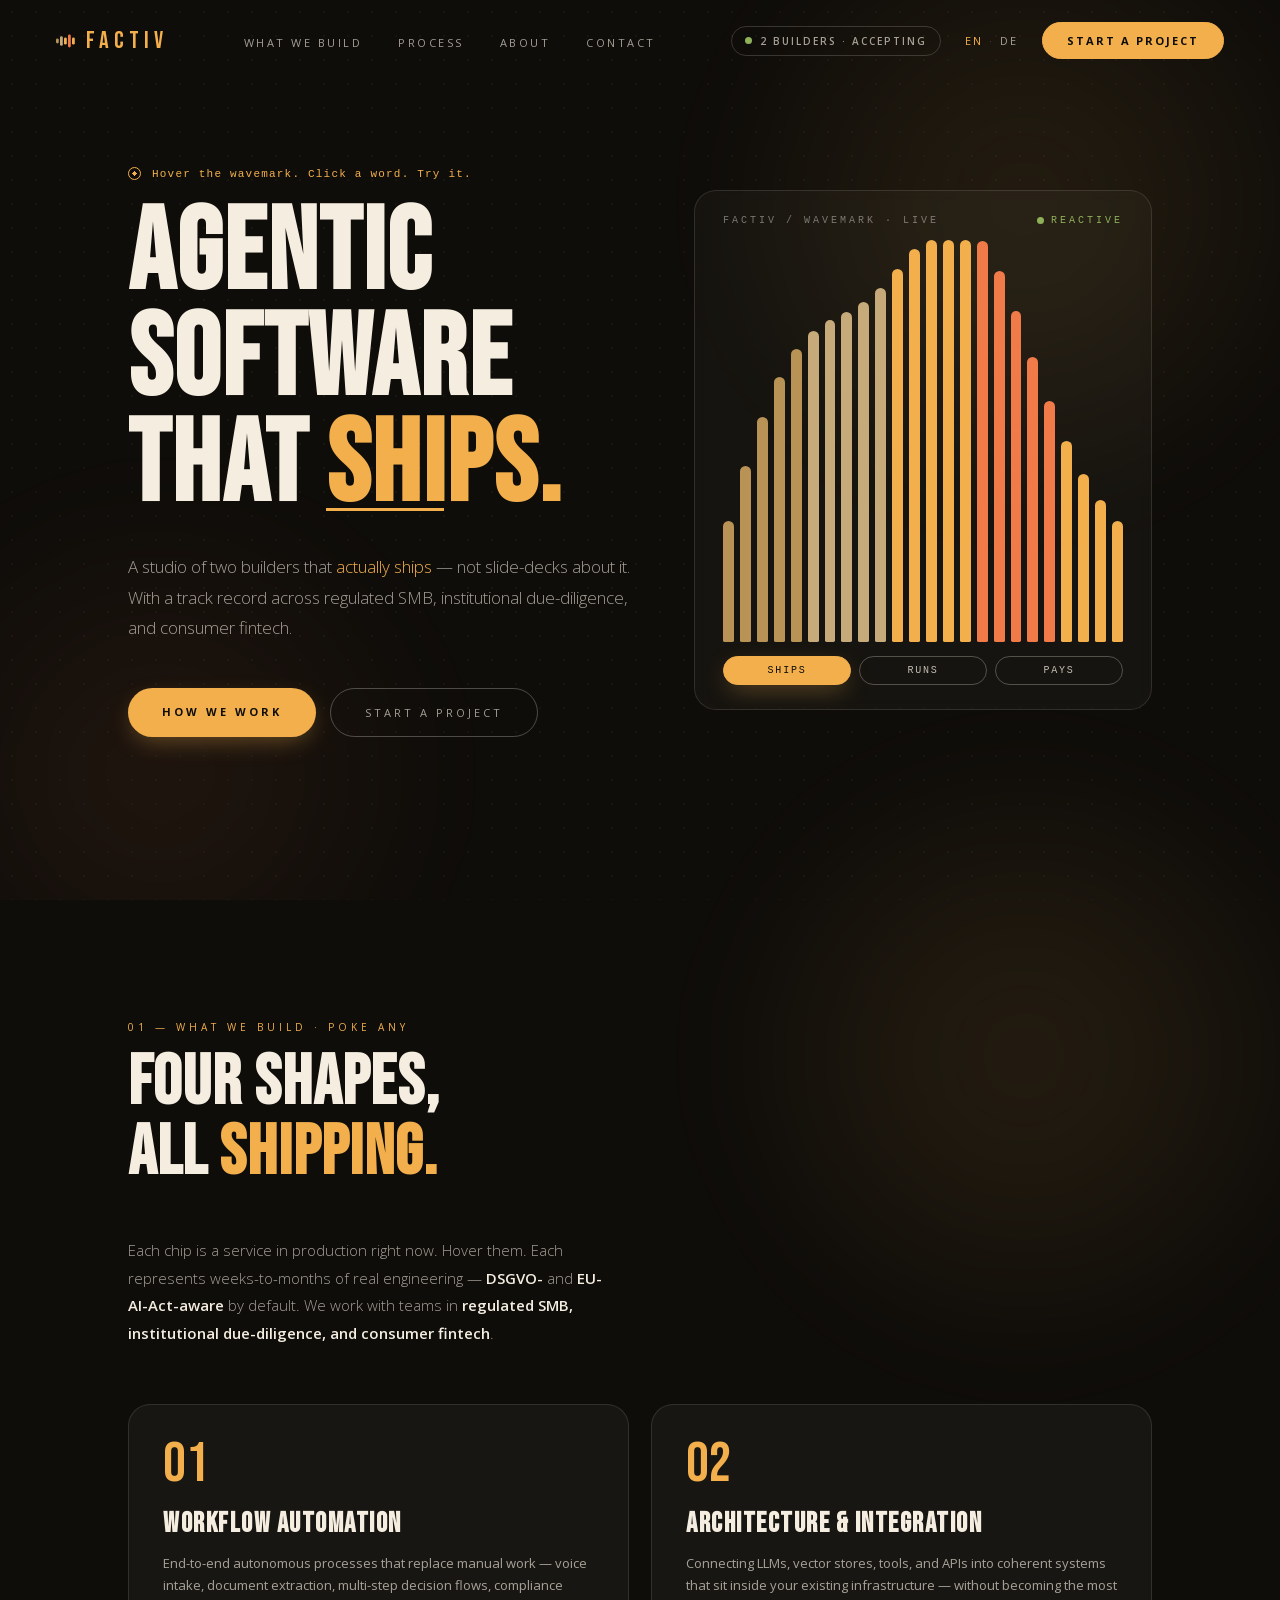
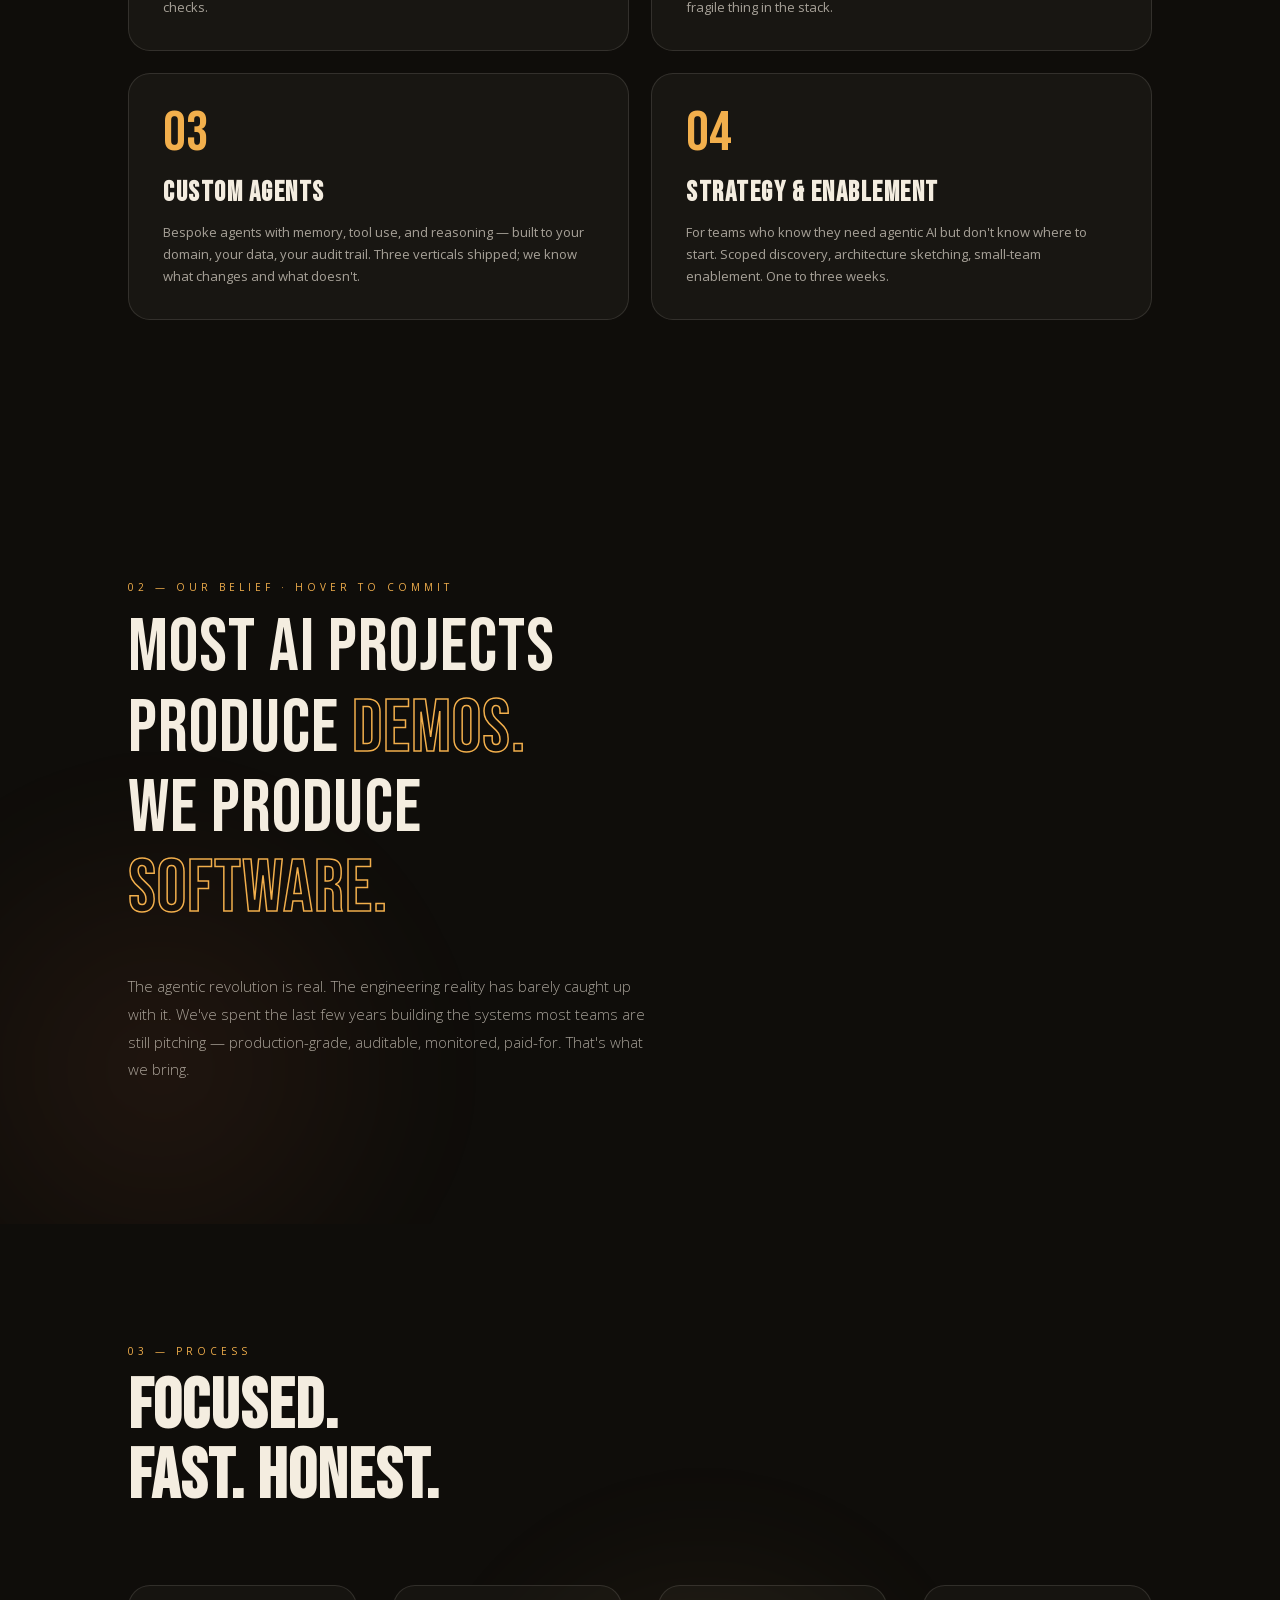
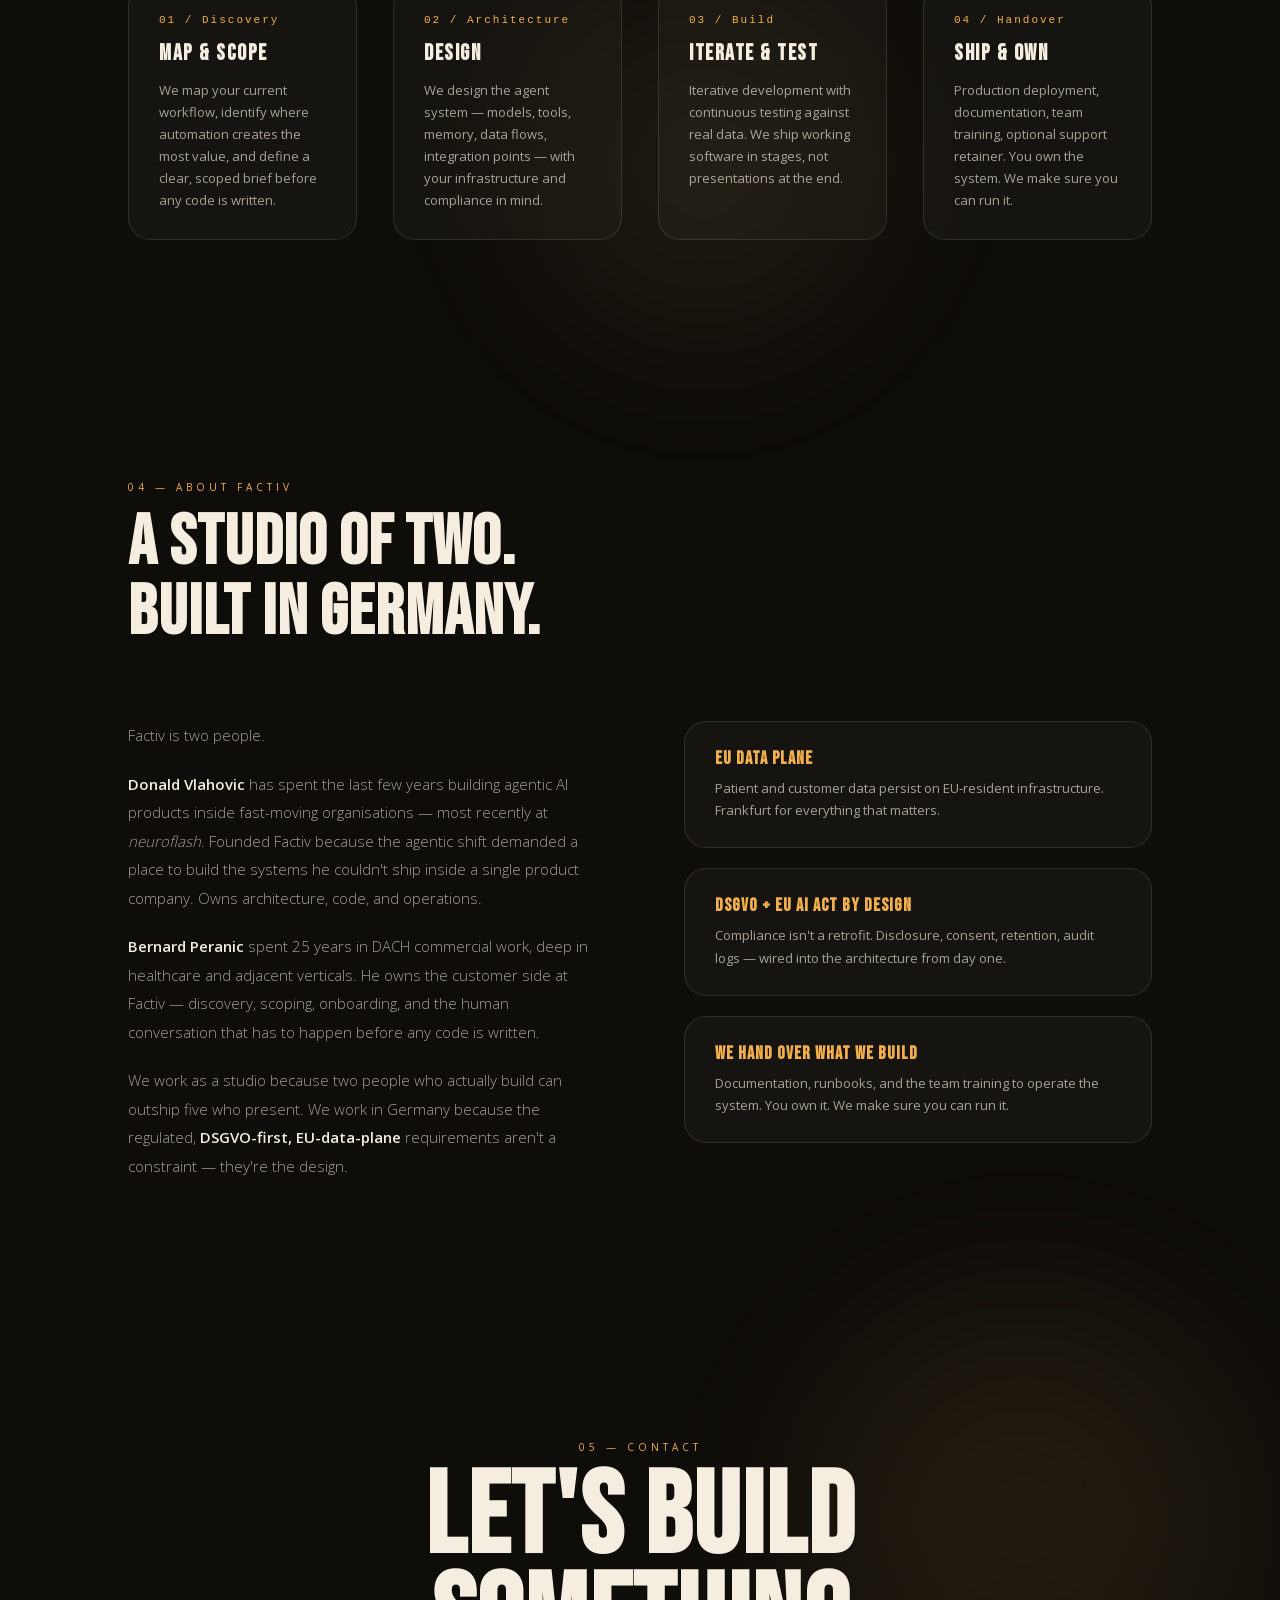
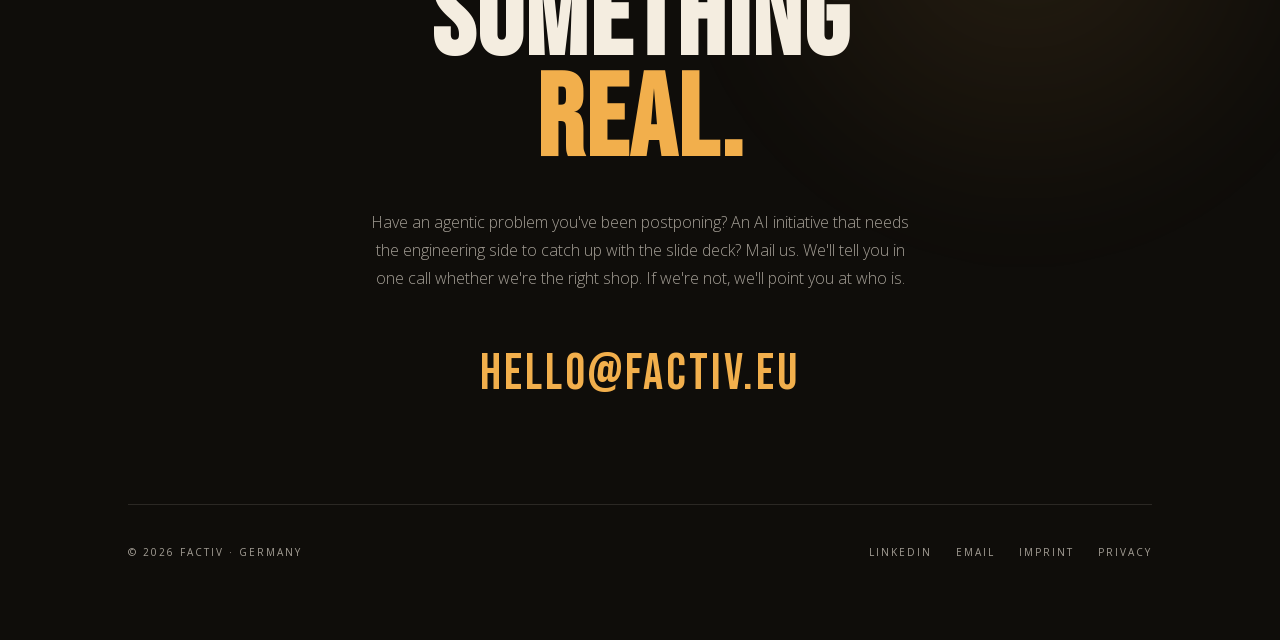
==== commit 9295744b: "feat: round about + process cards, pill the nav CTA — V4 polish Final visual consistency pass to bri" ====
--- a/index.html
+++ b/index.html
@@ -62,8 +62,8 @@
 .nav-links{display:flex;gap:36px;list-style:none}
 .nav-links a{color:var(--muted);font-size:11px;letter-spacing:2.5px;text-transform:uppercase;text-decoration:none;transition:color .2s}
 .nav-links a:hover{color:var(--gold)}
-.nav-cta{background:transparent;border:1px solid var(--gold);color:var(--gold);padding:10px 24px;font-size:11px;letter-spacing:2px;text-transform:uppercase;font-family:'Open Sans',sans-serif;text-decoration:none;transition:background .2s,color .2s}
-.nav-cta:hover{background:var(--gold);color:var(--bg)}
+.nav-cta{background:var(--gold);border:1px solid var(--gold);color:var(--bg);padding:10px 24px;font-size:11px;letter-spacing:2px;text-transform:uppercase;font-family:'Open Sans',sans-serif;font-weight:700;text-decoration:none;border-radius:999px;transition:transform 150ms}
+.nav-cta:hover{transform:translateY(-1px)}
 .nav-right{display:flex;align-items:center;gap:24px}
 .status-pill{display:inline-flex;align-items:center;gap:8px;padding:7px 13px;border:1px solid rgba(240,237,232,0.18);border-radius:999px;font-family:'Open Sans',sans-serif;font-size:10px;font-weight:600;letter-spacing:2px;text-transform:uppercase;color:var(--muted);white-space:nowrap}
 .status-dot{width:7px;height:7px;border-radius:50%;background:var(--accent-live);box-shadow:0 0 0 0 rgba(143,177,90,0.55);animation:statusPulse 2.4s ease-in-out infinite}
@@ -138,18 +138,18 @@
 .manifesto-sub{font-size:15px;font-weight:300;color:var(--muted);max-width:520px;line-height:1.85;margin-top:44px}
 #process{padding:120px 10vw}
 .process-steps{display:grid;grid-template-columns:repeat(4,1fr);gap:36px;margin-top:72px}
-.step{padding-top:40px;border-top:2px solid var(--border);position:relative;transition:border-color .3s}
-.step:hover{border-color:var(--gold)}
-.step-num{position:absolute;top:-14px;font-family:'Bebas Neue',sans-serif;font-size:12px;letter-spacing:2px;color:var(--gold);background:var(--bg);padding-right:10px}
-.step h3{font-family:'Bebas Neue',sans-serif;font-size:21px;letter-spacing:1px;color:var(--white);margin-bottom:12px}
+.step{padding:28px 30px;background:rgba(244,237,224,0.03);border:1px solid var(--border);border-radius:22px;position:relative;transition:transform .25s cubic-bezier(.34,1.56,.64,1),background .2s,border-color .2s}
+.step:hover{transform:translateY(-4px);background:rgba(242,175,76,0.05);border-color:rgba(242,175,76,0.4)}
+.step-num{font-family:ui-monospace,'SF Mono','JetBrains Mono',Menlo,monospace;font-size:11px;letter-spacing:2px;color:var(--gold);display:block;margin-bottom:14px}
+.step h3{font-family:'Bebas Neue',sans-serif;font-size:22px;letter-spacing:1.5px;color:var(--white);text-transform:uppercase;margin-bottom:12px}
 .step p{font-size:13px;color:var(--muted);line-height:1.7}
 #about{padding:120px 10vw}
 .about-grid{display:grid;grid-template-columns:1fr 1fr;gap:88px;align-items:start;margin-top:72px}
 .about-text p{font-size:15px;font-weight:300;color:var(--muted);line-height:1.9;margin-bottom:20px}
 .about-text strong{color:var(--white);font-weight:600}
 .about-cards{display:flex;flex-direction:column;gap:20px}
-.about-card{padding:24px 28px;border:1px solid var(--border);transition:border-color .2s,transform .2s}
-.about-card:hover{border-color:var(--gold);transform:translateX(8px)}
+.about-card{padding:26px 30px;background:rgba(244,237,224,0.03);border:1px solid var(--border);border-radius:22px;transition:transform .25s cubic-bezier(.34,1.56,.64,1),background .2s,border-color .2s}
+.about-card:hover{transform:translateY(-4px);background:rgba(242,175,76,0.05);border-color:rgba(242,175,76,0.4)}
 .about-card h4{font-family:'Bebas Neue',sans-serif;font-size:18px;letter-spacing:1px;color:var(--gold);margin-bottom:8px}
 .about-card p{font-size:13px;color:var(--muted);line-height:1.7}
 #contact{padding:120px 10vw 80px;text-align:center}
@@ -278,10 +278,10 @@
   <div class="glow bronze-c"></div>
   <div class="reveal"><span class="section-label">03 — Process</span><h2 class="section-title">Focused.<br>Fast. Honest.</h2></div>
   <div class="process-steps">
-    <div class="step reveal"><span class="step-num">01</span><h3>Discovery</h3><p>We map your current workflow, identify where automation creates the most value, and define a clear, scoped brief before any code is written.</p></div>
-    <div class="step reveal"><span class="step-num">02</span><h3>Architecture</h3><p>We design the agent system — models, tools, memory, data flows, and integration points — with your infrastructure and compliance requirements in mind.</p></div>
-    <div class="step reveal"><span class="step-num">03</span><h3>Build & Test</h3><p>Iterative development with continuous testing against real data. We ship working software in stages, not presentations at the end of a six-month project.</p></div>
-    <div class="step reveal"><span class="step-num">04</span><h3>Deploy & Handover</h3><p>Production deployment, documentation, team training, and an optional support retainer. You own the system. We make sure you can run it.</p></div>
+    <div class="step reveal"><span class="step-num">01 / Discovery</span><h3>Map &amp; scope</h3><p>We map your current workflow, identify where automation creates the most value, and define a clear, scoped brief before any code is written.</p></div>
+    <div class="step reveal"><span class="step-num">02 / Architecture</span><h3>Design</h3><p>We design the agent system — models, tools, memory, data flows, integration points — with your infrastructure and compliance in mind.</p></div>
+    <div class="step reveal"><span class="step-num">03 / Build</span><h3>Iterate &amp; test</h3><p>Iterative development with continuous testing against real data. We ship working software in stages, not presentations at the end.</p></div>
+    <div class="step reveal"><span class="step-num">04 / Handover</span><h3>Ship &amp; own</h3><p>Production deployment, documentation, team training, optional support retainer. You own the system. We make sure you can run it.</p></div>
   </div>
 </section>
 
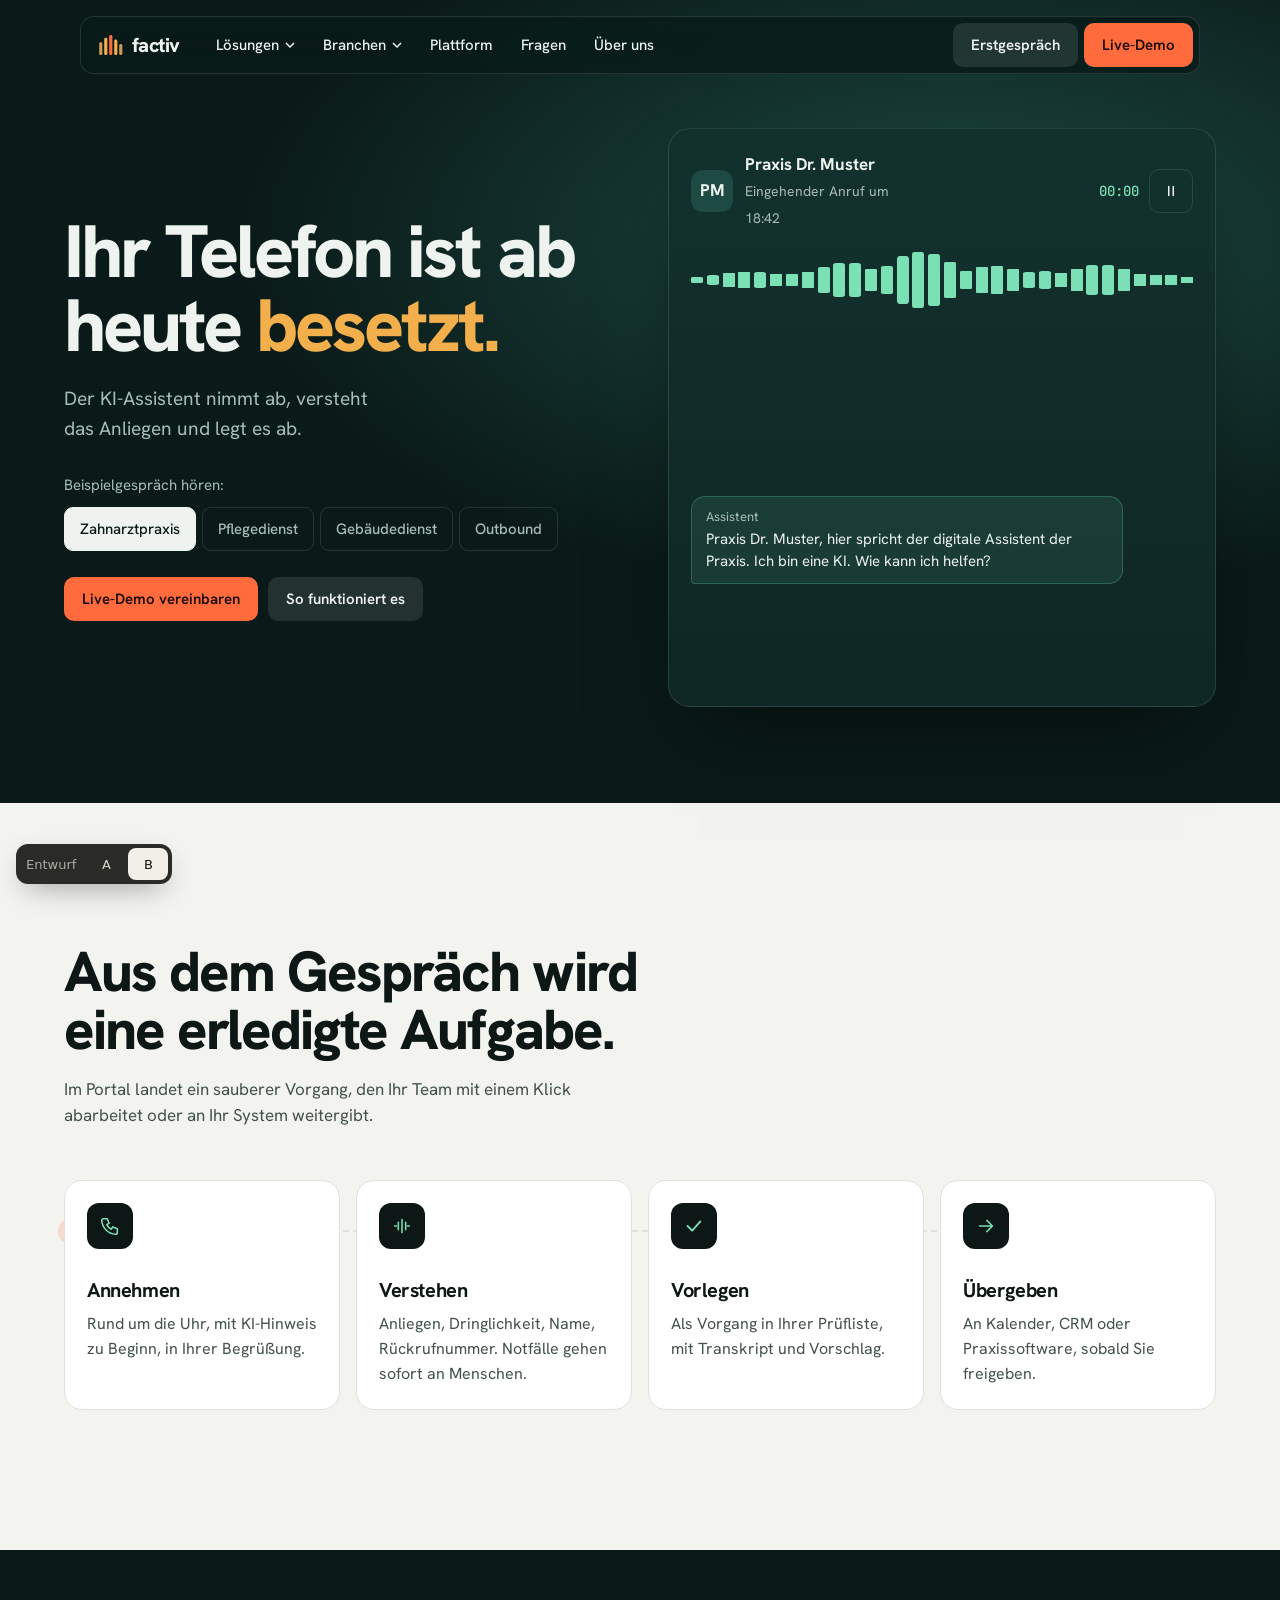
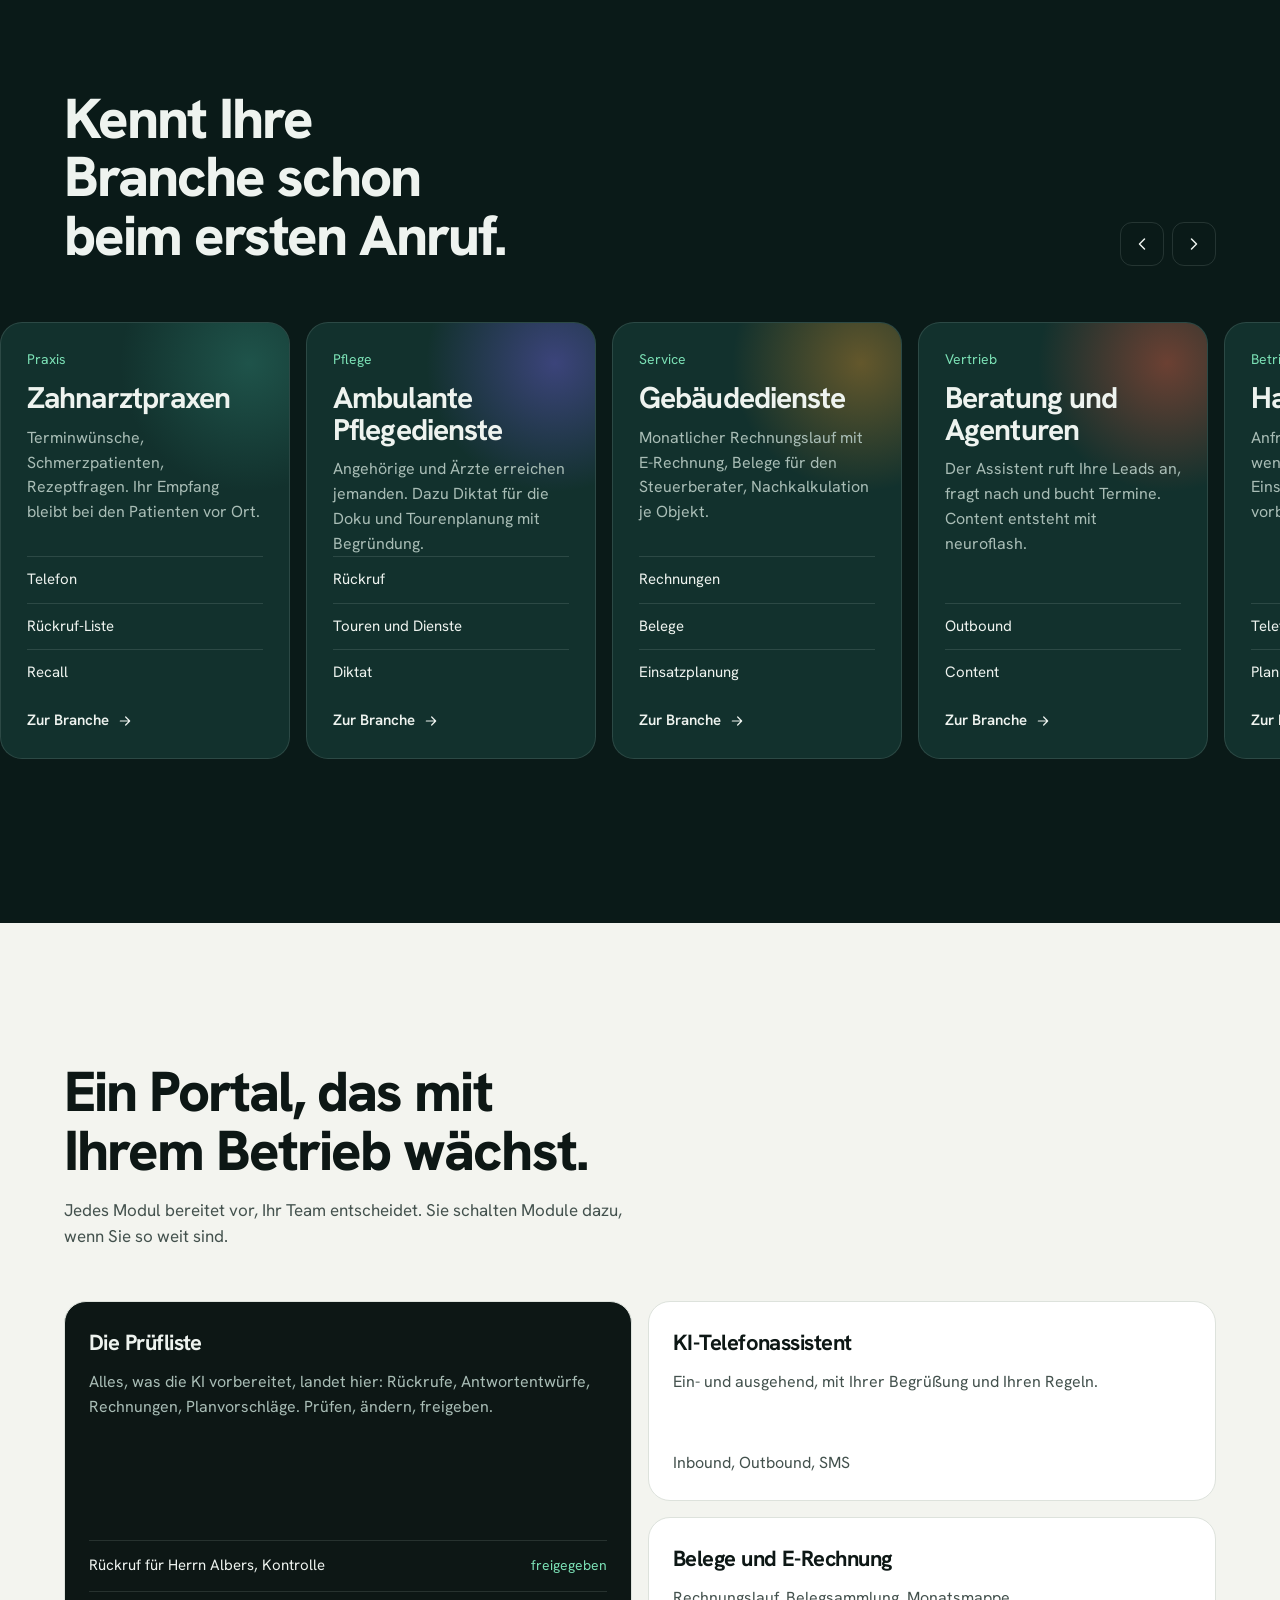
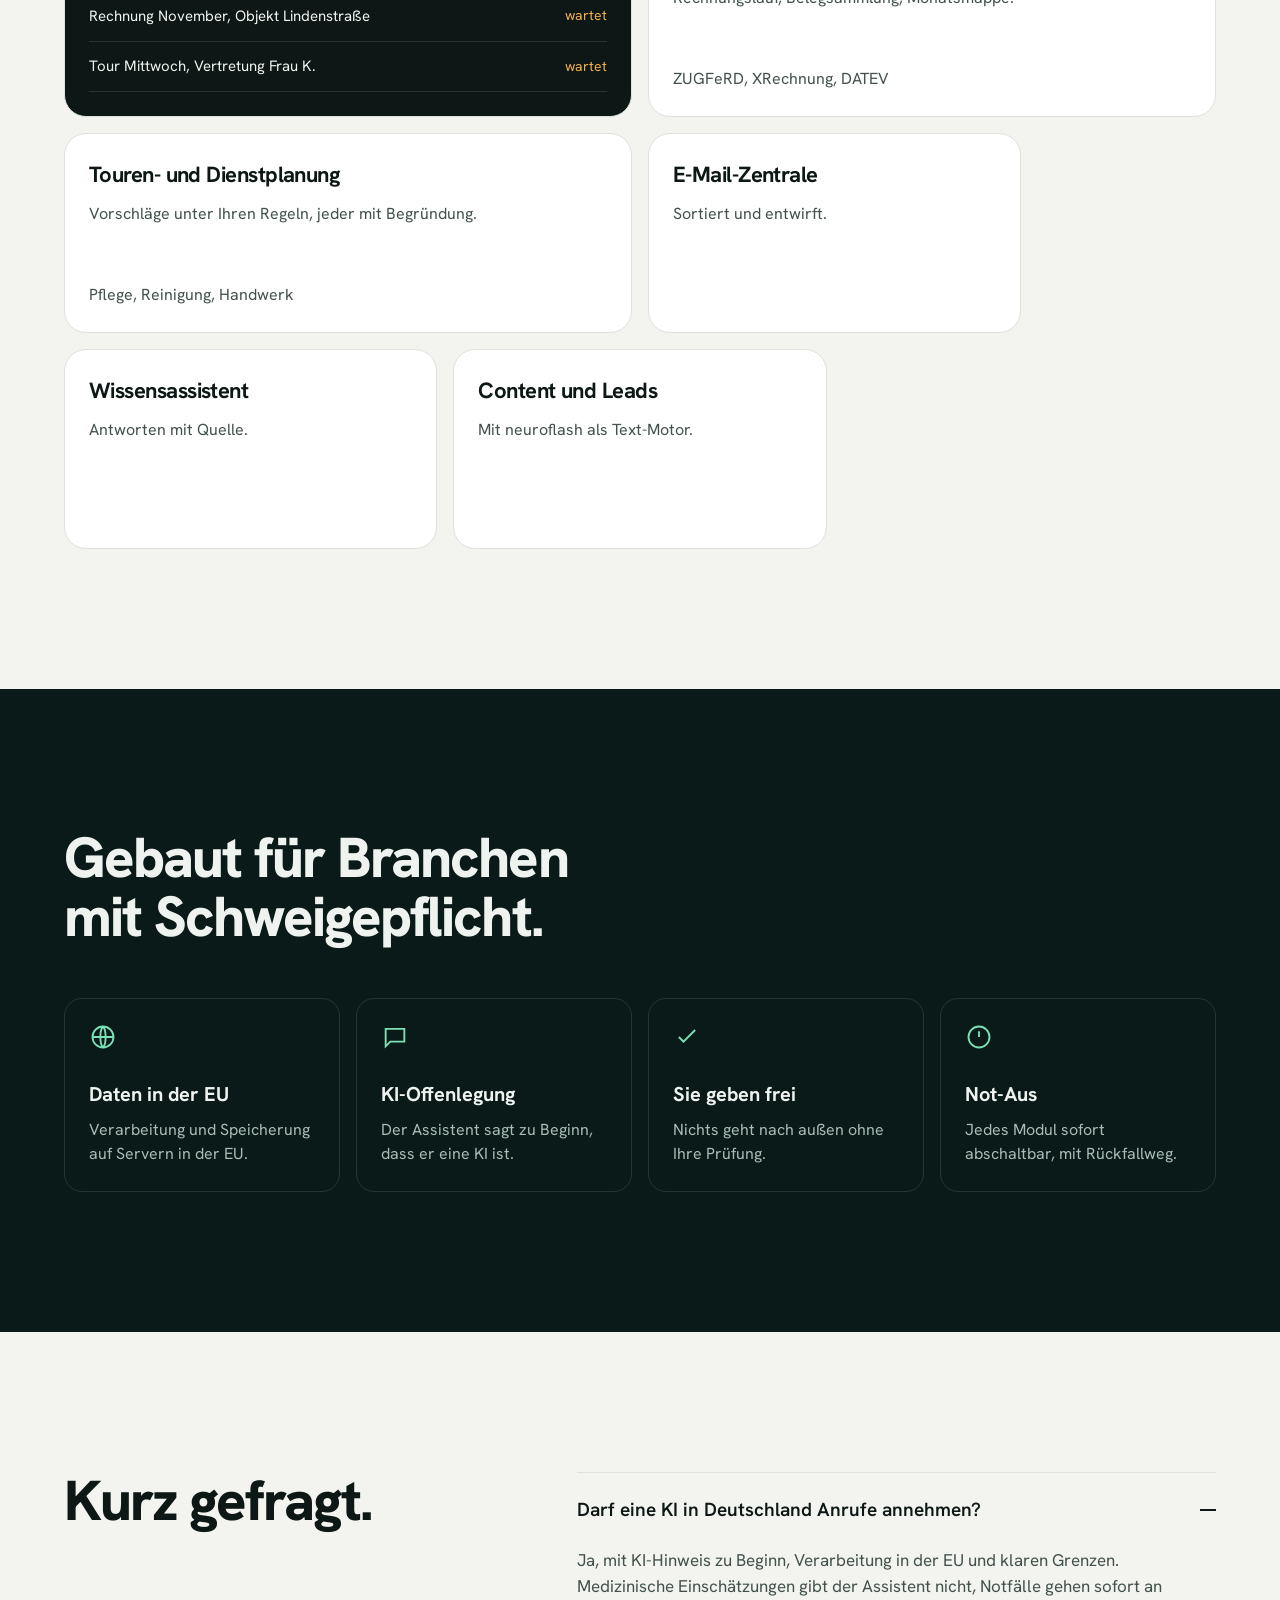
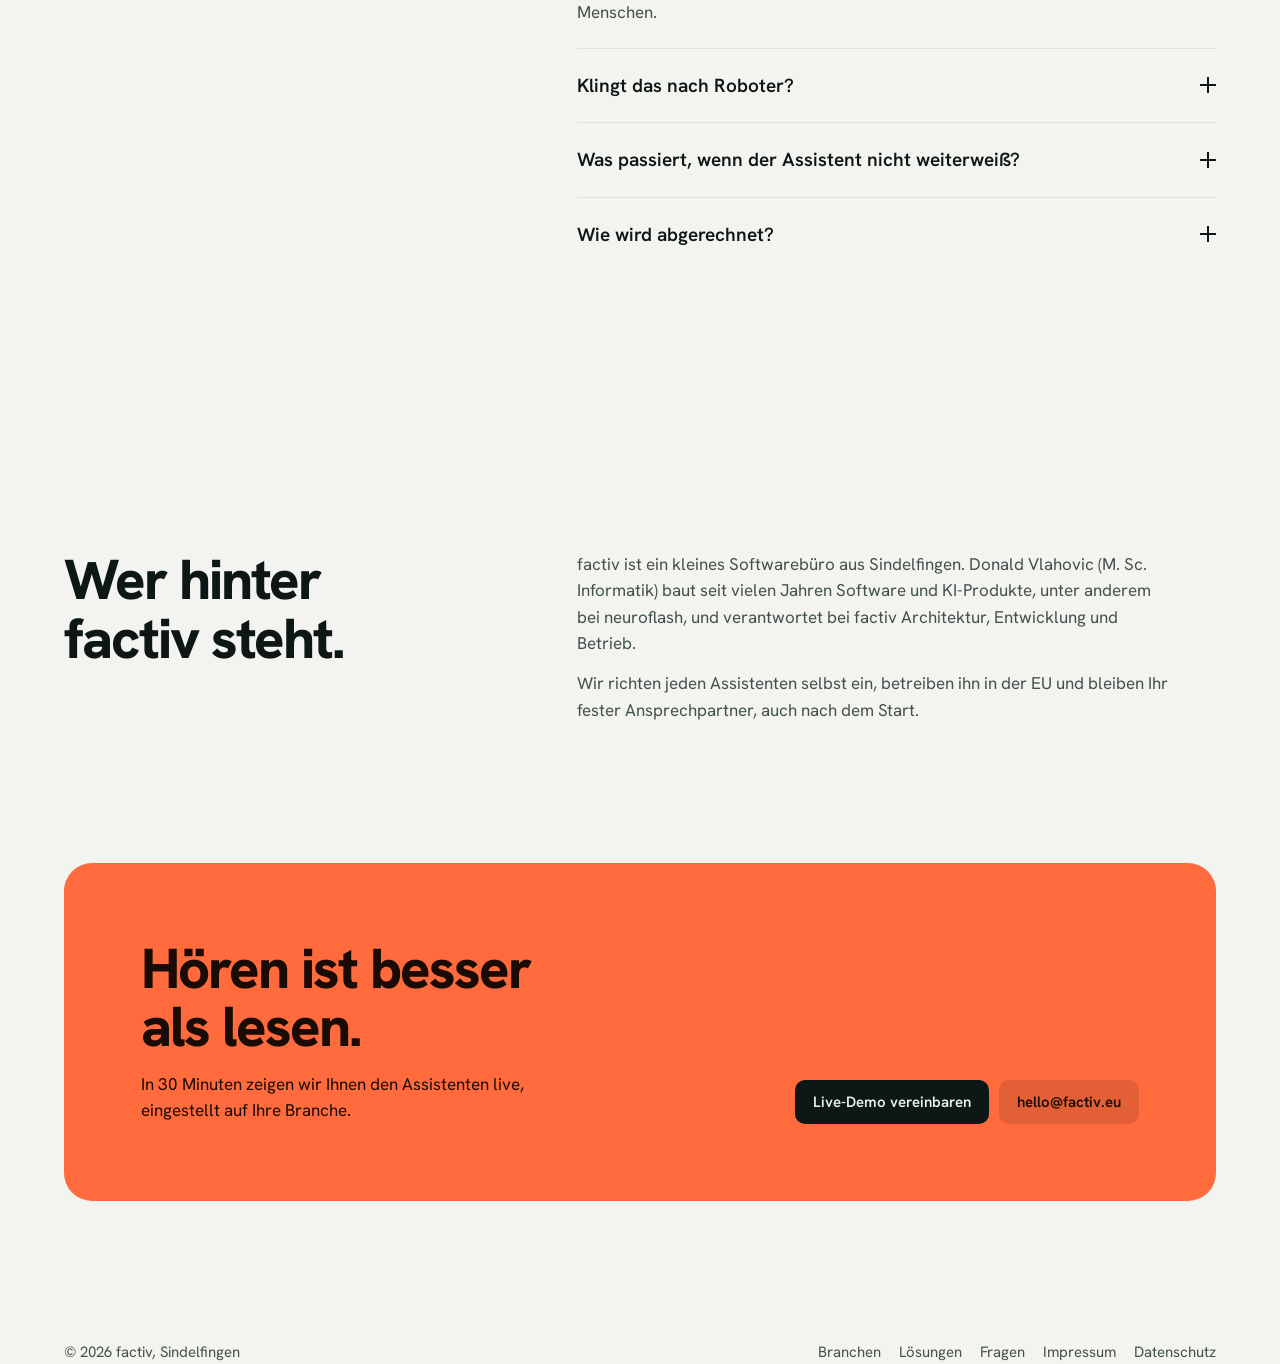
==== commit 03c84c6b: "feat: relaunch homepage, draft B at / and draft A at /a/ Co-Authored-By: Claude Opus 5.5 <noreply@an" ====
--- a/index.html
+++ b/index.html
@@ -1,331 +1,452 @@
 <!DOCTYPE html>
-<html lang="en">
+<html lang="de">
 <head>
-<meta charset="UTF-8">
-<meta name="viewport" content="width=device-width, initial-scale=1.0">
-<title>Factiv — Agentic Software for Serious Business</title>
-<meta name="description" content="Factiv builds agentic software that ships. A Germany-based studio of two, with experience across regulated SMB, institutional due-diligence, and consumer fintech.">
-<meta property="og:title" content="Factiv — Agentic Software for Serious Business">
-<meta property="og:description" content="A Germany-based studio of two, building agentic software that runs in production — not slide-decks about it.">
+<meta charset="utf-8">
+<meta name="viewport" content="width=device-width, initial-scale=1">
+<title>factiv – KI-Telefonassistent und Portal für Praxen, Pflege und Betriebe</title>
+<link rel="canonical" href="https://factiv.eu/">
+<link rel="icon" href="/assets/favicon/favicon.svg" type="image/svg+xml">
+<link rel="apple-touch-icon" href="/assets/favicon/apple-touch-icon.png">
+<meta name="theme-color" content="#0A1A18">
+<meta property="og:type" content="website">
 <meta property="og:url" content="https://factiv.eu/">
-<meta property="og:type" content="website">
-<meta property="og:locale" content="en_US">
-<meta property="og:locale:alternate" content="de_DE">
-<link rel="canonical" href="https://factiv.eu/">
-<link rel="alternate" hreflang="en" href="https://factiv.eu/">
-<link rel="alternate" hreflang="de" href="https://factiv.eu/de/">
-<link rel="alternate" hreflang="x-default" href="https://factiv.eu/">
-<link rel="icon" type="image/svg+xml" href="assets/favicon/favicon.svg">
-<link rel="icon" type="image/png" sizes="32x32" href="assets/favicon/favicon-32.png">
-<link rel="icon" type="image/png" sizes="16x16" href="assets/favicon/favicon-16.png">
-<link rel="apple-touch-icon" sizes="180x180" href="assets/favicon/apple-touch-icon.png">
-<link rel="stylesheet" href="assets/fonts.css">
+<meta property="og:title" content="factiv – KI-Telefonassistent und Portal für Praxen, Pflege und Betriebe">
+<meta property="og:description" content="Der KI-Assistent nimmt ab, versteht das Anliegen und legt Rückruf oder Termin in Ihr Portal. EU-gehostet, Sie geben frei.">
+<meta property="og:locale" content="de_DE">
+<meta name="description" content="Der KI-Telefonassistent von factiv nimmt Anrufe an, versteht das Anliegen und legt Rückruf oder Termin in Ihrem Portal ab. Für Zahnarztpraxen, Pflegedienste, Gebäudedienste und Beratungen. EU-gehostet.">
+<link rel="preload" href="/assets/fonts-v5/hanken-grotesk-latin-wght-normal.woff2" as="font" type="font/woff2" crossorigin>
+<link rel="stylesheet" href="/assets/fonts-v5/fonts.css">
 <script type="application/ld+json">
-{
-  "@context": "https://schema.org",
-  "@type": "Organization",
-  "name": "Factiv",
-  "alternateName": "Factive",
-  "url": "https://factiv.eu/",
-  "logo": "https://factiv.eu/assets/logo/factiv-logo-primary.png",
-  "email": "hello@factiv.eu",
-  "foundingDate": "2026-05",
-  "founder": [
-    {"@type": "Person", "name": "Donald Vlahovic"},
-    {"@type": "Person", "name": "Bernard Peranic"}
-  ],
-  "address": {"@type": "PostalAddress", "addressCountry": "DE"},
-  "sameAs": ["https://linkedin.com/company/factiv"]
-}
+{"@context": "https://schema.org", "@graph": [{"@type": "Organization", "@id": "https://factiv.eu/#org", "name": "factiv", "url": "https://factiv.eu/", "email": "hello@factiv.eu", "areaServed": "DE", "address": {"@type": "PostalAddress", "addressLocality": "Sindelfingen", "postalCode": "71063", "addressCountry": "DE"}, "founder": {"@type": "Person", "name": "Donald Vlahovic"}, "knowsAbout": ["KI-Telefonassistent", "Outbound-Terminierung", "E-Rechnung", "Tourenplanung", "DSGVO", "EU AI Act"]}, {"@type": "WebSite", "@id": "https://factiv.eu/#site", "url": "https://factiv.eu/", "name": "factiv", "inLanguage": "de-DE", "publisher": {"@id": "https://factiv.eu/#org"}}, {"@type": "Service", "name": "KI-Telefonassistent", "provider": {"@id": "https://factiv.eu/#org"}, "areaServed": "DE", "audience": {"@type": "BusinessAudience", "name": "Zahnarztpraxen, Arztpraxen, Pflegedienste, Gebäudedienste, Handwerk, Beratung"}}, {"@type": "FAQPage", "mainEntity": [{"@type": "Question", "name": "Darf eine KI in Deutschland Anrufe annehmen?", "acceptedAnswer": {"@type": "Answer", "text": "Ja, mit KI-Hinweis zu Beginn, Verarbeitung in der EU und klaren Grenzen. Medizinische Einschätzungen gibt der Assistent nicht, Notfälle gehen sofort an Menschen."}}, {"@type": "Question", "name": "Klingt das nach Roboter?", "acceptedAnswer": {"@type": "Answer", "text": "Rufen Sie selbst an und urteilen Sie. Stimme, Begrüßung und Tempo stellen wir auf Ihren Betrieb ein."}}, {"@type": "Question", "name": "Was passiert, wenn der Assistent nicht weiterweiß?", "acceptedAnswer": {"@type": "Answer", "text": "Er sagt es, nimmt einen Rückrufwunsch auf und legt ihn mit Transkript in Ihre Prüfliste."}}, {"@type": "Question", "name": "Wie wird abgerechnet?", "acceptedAnswer": {"@type": "Answer", "text": "Grundgebühr für das Portal, Preis je aktivem Modul, KI-Verbrauch nach Nutzung."}}]}]}
 </script>
 <style>
+/* hallmark · custom direction "Live-Leitung" (by request) · genre atmospheric/voice · signature: the live call in the hero, ending in a real task in the portal
+   critique: v1 had eyebrows, tracked caps labels, unicode icons, card-in-card rows, unbelegte Status-Badges, JS-only h1, height-animated waveform, identical reveal on every section. v2 removes them.
+   waive 10 (status dot): none left · answered: hero fits 1280x800 */
 :root{
-  --bg:#0F0D0A;--bg-mid:#0F0D0A;--bg-light:#1A1715;--border:rgba(244,237,224,0.12);
-  --gold:#F2AF4C;--gold-dark:#B89355;--coral:#F07B49;--gold-lt:#C7AA79;
-  --white:#F4EDE0;--muted:rgba(244,237,224,0.65);--faint:rgba(244,237,224,0.04);
-  --accent-live:#8FB15A;
+  --night:#0A1A18; --deep:#0F2724; --deep-2:#12312D; --deep-3:#1D4A43; --line:rgba(225,240,232,.12); --line-2:rgba(225,240,232,.22);
+  --veil:rgba(10,26,24,.78); --tint:rgba(255,255,255,.06); --tint-2:rgba(255,255,255,.10); --mint-tint:rgba(123,224,181,.10); --mint-line:rgba(123,224,181,.24);
+  --mist:#A9BDB6; --snow:#EEF3EF; --fog:#F3F4EF; --paper:#FFFFFF; --rule:#DDE2DC; --chip:#E7ECE6;
+  --ink:#0D1715; --ink-2:#43514D; --coral:#FF6B3D; --coral-ink:#1A0B05; --coral-soft:rgba(26,11,5,.12); --amber:#F2AF4C; --mint:#7BE0B5; --bronze:#C89A55;
+  --halo:rgba(255,107,61,.18); --b-zahn:#2E7D6E; --b-pflege:#6E5BD9; --b-geb:#C7862A; --b-ber:#D9533A; --b-hand:#3A7BD9;
+  --shadow-lg:0 40px 80px -32px rgba(0,0,0,.55); --shadow-md:0 20px 40px -24px rgba(13,23,21,.28);
+  --f:"Hanken Grotesk",system-ui,sans-serif; --m:"JetBrains Mono",ui-monospace,monospace;
+  --out:cubic-bezier(.23,1,.32,1); --in-out:cubic-bezier(.77,0,.175,1);
+  --pad:clamp(20px,5vw,64px); --max:1280px;
 }
-*,*::before,*::after{box-sizing:border-box;margin:0;padding:0}
-html{scroll-behavior:smooth}
-body{background:var(--bg);color:var(--white);font-family:'Open Sans',sans-serif;overflow-x:hidden;position:relative}
-/* V4 dot-grid texture across the whole page */
-body::before{content:'';position:fixed;inset:0;pointer-events:none;opacity:.45;z-index:0;background-image:radial-gradient(rgba(244,237,224,0.08) 1px,transparent 1px);background-size:24px 24px}
-/* Section-anchored radial glows. Apply one or more variants via .glow.<variant> */
-.glow{position:absolute;inset:0;pointer-events:none;z-index:0}
-.glow::before,.glow::after{content:'';position:absolute;border-radius:50%;filter:blur(40px)}
-.glow.gold-tr::before{top:-20%;right:-10%;width:60vw;height:60vw;background:radial-gradient(circle,rgba(242,175,76,0.10),transparent 60%)}
-.glow.coral-bl::after{bottom:-25%;left:-15%;width:55vw;height:55vw;background:radial-gradient(circle,rgba(240,123,73,0.08),transparent 60%)}
-.glow.bronze-c::before{top:30%;left:30%;width:50vw;height:50vw;background:radial-gradient(circle,rgba(184,147,85,0.10),transparent 60%)}
-nav{position:fixed;top:0;left:0;right:0;z-index:100;display:flex;justify-content:space-between;align-items:center;padding:22px 56px;transition:background .3s}
-nav.scrolled{background:rgba(17,17,17,.96);backdrop-filter:blur(12px)}
-.nav-logo{font-family:'Bebas Neue',sans-serif;font-size:24px;letter-spacing:5px;color:var(--gold);text-decoration:none;display:flex;align-items:center;gap:10px}
-.nav-links{display:flex;gap:36px;list-style:none}
-.nav-links a{color:var(--muted);font-size:11px;letter-spacing:2.5px;text-transform:uppercase;text-decoration:none;transition:color .2s}
-.nav-links a:hover{color:var(--gold)}
-.nav-cta{background:var(--gold);border:1px solid var(--gold);color:var(--bg);padding:10px 24px;font-size:11px;letter-spacing:2px;text-transform:uppercase;font-family:'Open Sans',sans-serif;font-weight:700;text-decoration:none;border-radius:999px;transition:transform 150ms}
-.nav-cta:hover{transform:translateY(-1px)}
-.nav-right{display:flex;align-items:center;gap:24px}
-.status-pill{display:inline-flex;align-items:center;gap:8px;padding:7px 13px;border:1px solid rgba(240,237,232,0.18);border-radius:999px;font-family:'Open Sans',sans-serif;font-size:10px;font-weight:600;letter-spacing:2px;text-transform:uppercase;color:var(--muted);white-space:nowrap}
-.status-dot{width:7px;height:7px;border-radius:50%;background:var(--accent-live);box-shadow:0 0 0 0 rgba(143,177,90,0.55);animation:statusPulse 2.4s ease-in-out infinite}
-@keyframes statusPulse{0%,100%{box-shadow:0 0 0 0 rgba(143,177,90,0.55)}50%{box-shadow:0 0 0 5px rgba(143,177,90,0)}}
-.lang-switch{display:flex;align-items:center;gap:6px;font-size:11px;letter-spacing:2px;text-transform:uppercase;color:var(--muted)}
-.lang-switch a{color:var(--muted);text-decoration:none;transition:color .2s}
-.lang-switch a.active{color:var(--gold)}
-.lang-switch a:hover{color:var(--gold)}
-.lang-switch span{opacity:.4}
-#hero{position:relative;z-index:1;min-height:100vh;display:flex;flex-direction:column;justify-content:center;align-items:flex-start;padding:0 10vw;overflow:hidden}
-.hero-grid{display:grid;grid-template-columns:1.05fr .95fr;gap:60px;align-items:center;width:100%;max-width:1400px}
-.hero-left{position:relative}
-.hero-hint{display:inline-flex;align-items:center;gap:11px;font-family:ui-monospace,'SF Mono','JetBrains Mono',Menlo,monospace;font-size:11px;letter-spacing:1.2px;color:var(--gold);margin-bottom:22px;opacity:0;transform:translateY(20px);animation:fadeUp .6s .1s forwards}
-.hero-hint::before{content:'';width:13px;height:13px;border:1.5px solid var(--gold);border-radius:50%;background:radial-gradient(circle,var(--gold) 0%,var(--gold) 26%,transparent 27%)}
-@media(hover:none){.hero-hint{display:none}}
-/* V4 stacked headline — AGENTIC / SOFTWARE / THAT [SHIPS.] */
-.hero-stack{font-family:'Bebas Neue',sans-serif;line-height:.92;letter-spacing:2px;color:var(--white);opacity:0;transform:translateY(40px);animation:fadeUp .9s .5s forwards}
-.hero-stack .word{display:block;font-size:clamp(64px,9vw,128px)}
-.hero-stack .row{display:flex;align-items:center;gap:18px;flex-wrap:wrap}
-.hero-pivot{display:inline-block;font:inherit;letter-spacing:inherit;background:transparent;border:0;padding:0;margin:0;color:var(--gold);cursor:pointer;position:relative;line-height:inherit;font-size:clamp(64px,9vw,128px);-webkit-tap-highlight-color:transparent;transition:color .2s}
-.hero-pivot::after{content:'';position:absolute;left:0;right:0;bottom:.08em;height:3px;background:var(--gold);transform-origin:left;transform:scaleX(.5);transition:transform .3s ease,background .2s}
-.hero-pivot:hover{color:var(--gold-lt)}
-.hero-pivot:hover::after{transform:scaleX(1);background:var(--gold-lt)}
-.hero-pivot:focus-visible{outline:2px solid var(--gold);outline-offset:6px;border-radius:2px}
-.hero-sub-pivot{color:var(--gold)}
-.hero-sub{font-size:clamp(14px,1.4vw,17px);font-weight:300;color:var(--muted);max-width:520px;margin-top:32px;line-height:1.8;opacity:0;transform:translateY(20px);animation:fadeUp .8s .95s forwards}
-.hero-actions{display:flex;gap:14px;margin-top:44px;opacity:0;transform:translateY(20px);animation:fadeUp .8s 1.1s forwards}
-.btn-primary{background:var(--gold);color:var(--bg);padding:16px 34px;font-size:11px;letter-spacing:3px;text-transform:uppercase;font-weight:700;font-family:'Open Sans',sans-serif;text-decoration:none;transition:transform 150ms;display:inline-block;border-radius:999px;box-shadow:0 8px 24px -6px rgba(242,175,76,.4)}
-.btn-primary:hover{transform:translateY(-2px)}
-.btn-ghost{border:1px solid rgba(240,237,232,.28);color:var(--muted);padding:16px 34px;font-size:11px;letter-spacing:3px;text-transform:uppercase;font-family:'Open Sans',sans-serif;text-decoration:none;transition:transform 150ms,border-color .2s,color .2s;display:inline-block;border-radius:999px}
-.btn-ghost:hover{border-color:var(--gold);color:var(--gold);transform:translateY(-2px)}
-
-/* Wavemark card — V4 chrome around the live 24-bar waveform */
-.hero-wave.wave-card{position:relative;right:auto;top:auto;transform:none;width:100%;max-width:520px;height:clamp(400px,44vw,520px);border-radius:22px;background:rgba(244,237,224,0.03);border:1px solid rgba(240,237,232,0.12);padding:24px 28px;display:flex;flex-direction:column;gap:14px;opacity:0;animation:fadeUp 1s .8s forwards;backdrop-filter:blur(6px)}
-.wave-card-lbl{font-family:ui-monospace,'SF Mono','JetBrains Mono',Menlo,monospace;font-size:10px;letter-spacing:3px;text-transform:uppercase;color:rgba(240,237,232,0.45);display:flex;justify-content:space-between;align-items:center;flex-shrink:0}
-.wave-card-lbl .live{color:var(--accent-live);display:inline-flex;align-items:center;gap:7px}
-.wave-card-lbl .live-dot{width:7px;height:7px;border-radius:50%;background:var(--accent-live);animation:wavePulse 1.4s ease-in-out infinite}
-@keyframes wavePulse{50%{opacity:.3}}
-.hero-wave-pills{display:flex;gap:8px;width:100%;flex-shrink:0}
-/* Pills share the hero-CTA system: pill shape, transform 150ms lift, solid gold when selected */
-.wave-pill{flex:1;padding:8px 10px;border-radius:999px;background:transparent;border:1px solid rgba(244,237,224,0.28);font-family:ui-monospace,'SF Mono','JetBrains Mono',Menlo,monospace;font-size:10px;letter-spacing:.18em;text-transform:uppercase;color:rgba(244,237,224,0.78);cursor:pointer;-webkit-tap-highlight-color:transparent;transition:transform 150ms}
-.wave-pill:hover{border-color:var(--gold);color:var(--gold);transform:translateY(-2px)}
-.wave-pill[aria-pressed="true"]{background:var(--gold);color:var(--bg);border-color:var(--gold);box-shadow:0 8px 24px -6px rgba(242,175,76,.4)}
-.wave-pill[aria-pressed="true"]:hover{transform:translateY(-2px);color:var(--bg)}
-.wave-pill:focus-visible{outline:2px solid var(--gold);outline-offset:2px}
-section{position:relative;z-index:1}
-section > *:not(.glow){position:relative;z-index:1}
-.section-label{font-size:10px;letter-spacing:4px;text-transform:uppercase;color:var(--gold);margin-bottom:14px;display:block}
-.section-title{font-family:'Bebas Neue',sans-serif;font-size:clamp(40px,5.5vw,76px);line-height:1;letter-spacing:1px;color:var(--white)}
-#what{padding:120px 10vw}
-.what-head{display:flex;align-items:end;justify-content:space-between;gap:48px;margin:48px 0 56px;flex-wrap:wrap}
-.what-intro{font-size:15px;font-weight:300;color:var(--muted);line-height:1.85;max-width:480px}
-.what-intro strong{color:var(--white);font-weight:600}
-.chips{display:grid;grid-template-columns:1fr 1fr;gap:22px}
-.chip{padding:32px 34px;background:rgba(244,237,224,0.04);border:1px solid var(--border);border-radius:22px;cursor:pointer;transition:transform .25s cubic-bezier(.34,1.56,.64,1),background .2s,border-color .2s;position:relative;overflow:hidden}
-.chip:hover{transform:translateY(-4px) rotate(-0.6deg);background:rgba(242,175,76,0.07);border-color:rgba(242,175,76,0.4)}
-.chip:nth-child(2):hover{transform:translateY(-4px) rotate(0.6deg)}
-.chip:nth-child(3):hover{transform:translateY(-4px) rotate(0.4deg)}
-.chip:nth-child(4):hover{transform:translateY(-4px) rotate(-0.4deg)}
-.chip .num{font-family:'Bebas Neue',sans-serif;font-size:56px;letter-spacing:1px;color:var(--gold);line-height:1}
-.chip h3{font-family:'Bebas Neue',sans-serif;font-size:28px;letter-spacing:1.5px;color:var(--white);text-transform:uppercase;margin:14px 0 12px}
-.chip p{font-size:13px;line-height:1.7;color:var(--muted)}
-.chip .blob{position:absolute;right:-40px;top:-40px;width:120px;height:120px;border-radius:50%;background:radial-gradient(circle,rgba(242,175,76,0.18),transparent 70%);pointer-events:none;opacity:0;transition:opacity .3s}
-.chip:hover .blob{opacity:1}
-#manifesto{padding:140px 10vw;overflow:hidden}
-.manifesto-text{font-family:'Bebas Neue',sans-serif;font-size:clamp(36px,5.8vw,82px);line-height:1.08;letter-spacing:1px;color:var(--white);max-width:1100px}
-/* V4 hover-fill: outline-only at rest, fills gold on hover with a ↩ glyph */
-.manifesto-text .swap{display:inline-block;position:relative;cursor:pointer;color:transparent;-webkit-text-stroke:1.5px var(--gold);transition:-webkit-text-stroke .2s,color .3s}
-.manifesto-text .swap:hover{color:var(--gold);-webkit-text-stroke:1.5px transparent}
-.manifesto-text .swap::after{content:'↩';position:absolute;top:-10px;right:-30px;font-family:ui-monospace,'SF Mono',Menlo,monospace;font-size:18px;color:var(--gold);opacity:0;transition:opacity .2s,transform .2s}
-.manifesto-text .swap:hover::after{opacity:1;transform:translateY(-4px)}
-.manifesto-sub{font-size:15px;font-weight:300;color:var(--muted);max-width:520px;line-height:1.85;margin-top:44px}
-#process{padding:120px 10vw}
-.process-steps{display:grid;grid-template-columns:repeat(4,1fr);gap:36px;margin-top:72px}
-.step{padding:28px 30px;background:rgba(244,237,224,0.03);border:1px solid var(--border);border-radius:22px;position:relative;transition:transform .25s cubic-bezier(.34,1.56,.64,1),background .2s,border-color .2s}
-.step:hover{transform:translateY(-4px);background:rgba(242,175,76,0.05);border-color:rgba(242,175,76,0.4)}
-.step-num{font-family:ui-monospace,'SF Mono','JetBrains Mono',Menlo,monospace;font-size:11px;letter-spacing:2px;color:var(--gold);display:block;margin-bottom:14px}
-.step h3{font-family:'Bebas Neue',sans-serif;font-size:22px;letter-spacing:1.5px;color:var(--white);text-transform:uppercase;margin-bottom:12px}
-.step p{font-size:13px;color:var(--muted);line-height:1.7}
-#about{padding:120px 10vw}
-.about-grid{display:grid;grid-template-columns:1fr 1fr;gap:88px;align-items:start;margin-top:72px}
-.about-text p{font-size:15px;font-weight:300;color:var(--muted);line-height:1.9;margin-bottom:20px}
-.about-text strong{color:var(--white);font-weight:600}
-.about-cards{display:flex;flex-direction:column;gap:20px}
-.about-card{padding:26px 30px;background:rgba(244,237,224,0.03);border:1px solid var(--border);border-radius:22px;transition:transform .25s cubic-bezier(.34,1.56,.64,1),background .2s,border-color .2s}
-.about-card:hover{transform:translateY(-4px);background:rgba(242,175,76,0.05);border-color:rgba(242,175,76,0.4)}
-.about-card h4{font-family:'Bebas Neue',sans-serif;font-size:18px;letter-spacing:1px;color:var(--gold);margin-bottom:8px}
-.about-card p{font-size:13px;color:var(--muted);line-height:1.7}
-#contact{padding:120px 10vw 80px;text-align:center}
-.contact-title{font-family:'Bebas Neue',sans-serif;font-size:clamp(52px,9vw,120px);line-height:.88;letter-spacing:2px;color:var(--white);margin-bottom:36px}
-.contact-title .gold{color:var(--gold)}
-.contact-sub{font-size:16px;font-weight:300;color:var(--muted);max-width:560px;margin:0 auto 52px;line-height:1.75}
-.contact-email{font-family:'Bebas Neue',sans-serif;font-size:clamp(26px,4vw,50px);color:var(--gold);text-decoration:none;letter-spacing:3px;display:inline-block;position:relative}
-.contact-email::after{content:'';position:absolute;bottom:-3px;left:0;width:0;height:1px;background:var(--gold);transition:width .3s}
-.contact-email:hover::after{width:100%}
-footer{border-top:1px solid var(--border);margin-top:100px;padding-top:40px;display:flex;justify-content:space-between;align-items:center;font-size:10px;letter-spacing:2px;text-transform:uppercase;color:var(--muted)}
-.footer-links{display:flex;gap:24px;list-style:none}
-.footer-links a{color:var(--muted);text-decoration:none;transition:color .2s}
-.footer-links a:hover{color:var(--gold)}
-.reveal{opacity:0;transform:translateY(28px);transition:opacity .75s,transform .75s}
-.reveal.visible{opacity:1;transform:translateY(0)}
-.reveal-l{opacity:0;transform:translateX(-28px);transition:opacity .75s,transform .75s}
-.reveal-l.visible{opacity:1;transform:translateX(0)}
-.reveal-r{opacity:0;transform:translateX(28px);transition:opacity .75s,transform .75s}
-.reveal-r.visible{opacity:1;transform:translateX(0)}
-@keyframes fadeUp{to{opacity:1;transform:translateY(0)}}
-@keyframes scrollPulse{0%,100%{width:22px}50%{width:44px}}
-@media(max-width:768px){
-  nav{padding:18px 24px}.nav-links{display:none}.status-pill{display:none}
-  #hero{padding:0 6vw}
-  .chips,.about-grid{grid-template-columns:1fr;gap:24px}
-  .process-steps{grid-template-columns:1fr 1fr;gap:24px}
-  footer{flex-direction:column;gap:20px;text-align:center}
+*{box-sizing:border-box;margin:0;padding:0}
+html,body{overflow-x:clip}
+body{font-family:var(--f);background:var(--fog);color:var(--ink);font-size:17px;line-height:1.55;-webkit-font-smoothing:antialiased}
+::selection{background:var(--coral);color:var(--coral-ink)}
+a{color:inherit;text-decoration:none}
+:focus-visible{outline:2px solid var(--coral);outline-offset:3px;border-radius:6px}
+.wrap{max-width:var(--max);margin:0 auto;padding:0 var(--pad)}
+.sr{position:absolute;width:1px;height:1px;overflow:hidden;clip-path:inset(50%);white-space:nowrap}
+h1,h2,h3{overflow-wrap:break-word;min-width:0;text-wrap:balance}
+
+/* NAV */
+header{position:fixed;inset:16px 0 auto;z-index:50;display:flex;justify-content:center;padding:0 16px}
+.nav{display:flex;align-items:center;gap:6px;padding:6px 6px 6px 18px;border-radius:14px;background:var(--veil);backdrop-filter:blur(14px) saturate(140%);border:1px solid var(--line);color:var(--snow);width:min(1120px,100%);position:relative}
+.logo{display:flex;gap:9px;align-items:center;font-weight:800;font-size:20px;letter-spacing:-.03em;margin-right:18px;min-height:44px}
+.nav ul{display:flex;list-style:none;gap:2px}
+.nav li{position:static}
+.nav li>a,.nav li>button{display:flex;align-items:center;gap:6px;min-height:44px;padding:0 13px;border-radius:9px;font:500 15px var(--f);color:var(--snow);background:none;border:0;cursor:pointer;transition:background-color .15s var(--out)}
+.nav li>button svg{transition:transform .2s var(--out)}
+.nav li>button[aria-expanded=true] svg{transform:rotate(180deg)}
+.drop{position:absolute;top:calc(100% + 12px);left:50%;translate:-50% 0;width:680px;display:grid;grid-template-columns:1fr 1fr 210px;gap:4px;padding:8px;border-radius:14px;background:var(--deep);border:1px solid var(--line);box-shadow:var(--shadow-lg);
+  opacity:0;scale:.97;transform-origin:top center;pointer-events:none;visibility:hidden;transition:opacity .16s var(--out),scale .2s var(--out),visibility 0s .2s}
+.drop::before{content:"";position:absolute;inset:-14px 0 auto;height:14px}
+.nav li.open .drop{opacity:1;scale:1;pointer-events:auto;visibility:visible;transition:opacity .16s var(--out),scale .2s var(--out),visibility 0s}
+.drop a{display:flex;gap:12px;padding:12px;border-radius:10px;transition:background-color .15s var(--out)}
+.drop .ic{flex:0 0 34px;height:34px;border-radius:9px;display:grid;place-items:center;background:var(--mint-tint);color:var(--mint)}
+.drop b{display:block;font-weight:600;font-size:15px}.drop span{font-size:14px;color:var(--mist)}
+.drop .promo{grid-column:3;grid-row:1/span 3;border-radius:10px;padding:18px;background:linear-gradient(160deg,var(--deep-3),var(--night));display:flex;flex-direction:column;justify-content:flex-end;gap:6px}
+.drop .promo b{font-size:18px;line-height:1.25}
+.nav .cta{margin-left:auto;display:flex;gap:6px}
+.menu-btn{display:none;width:44px;height:44px;border-radius:10px;border:0;background:var(--tint);color:var(--snow);cursor:pointer;place-items:center}
+.btn{display:inline-flex;align-items:center;justify-content:center;gap:10px;min-height:44px;padding:0 18px;border-radius:10px;font:600 15px var(--f);border:0;cursor:pointer;transition:transform .16s var(--out),background-color .2s var(--out),box-shadow .2s var(--out)}
+.btn:active{transform:scale(.97)}
+.btn.coral{background:var(--coral);color:var(--coral-ink)}
+.btn.glass{background:var(--tint-2);color:var(--snow)}
+.btn.dark{background:var(--ink);color:var(--snow)}
+.btn.soft{background:var(--coral-soft);color:var(--coral-ink)}
+@media (hover:hover) and (pointer:fine){
+  .nav li>a:hover,.nav li>button:hover{background:var(--tint-2)}
+  .drop a:hover{background:var(--tint)}
+  .btn.coral:hover{box-shadow:0 8px 24px -8px var(--coral)}
+  .btn.glass:hover{background:var(--line-2)}
 }
-@media (prefers-reduced-motion: reduce){
-  *,*::before,*::after{animation-duration:.001ms !important;animation-iteration-count:1 !important;transition-duration:.001ms !important}
+
+/* HERO */
+.hero{background:radial-gradient(1200px 600px at 75% 30%,var(--deep-3) 0%,transparent 60%),var(--night);color:var(--snow);padding:128px 0 96px;position:relative}
+.hg{display:grid;grid-template-columns:minmax(0,1fr) minmax(0,1fr);gap:56px;align-items:center}
+h1{font-size:clamp(44px,5.8vw,84px);line-height:1;letter-spacing:-.04em;font-weight:800;margin-bottom:22px}
+h1 .w{display:inline-block;animation:w .5s var(--out) both}
+h1 .w:nth-child(2){animation-delay:.05s}h1 .w:nth-child(3){animation-delay:.1s}h1 .w:nth-child(4){animation-delay:.15s}h1 .w:nth-child(5){animation-delay:.2s}h1 .w:nth-child(6){animation-delay:.25s}
+@keyframes w{from{opacity:0;transform:translateY(12px);filter:blur(6px)}}
+h1 .hl{color:var(--amber)}
+.lede{font-size:clamp(18px,1.5vw,21px);color:var(--mist);max-width:30ch}
+.tabs-label{margin:30px 0 10px;font-size:15px;color:var(--mist)}
+.tabs{display:flex;gap:6px;flex-wrap:wrap}
+.tab{min-height:44px;padding:0 15px;border-radius:9px;font:500 15px var(--f);color:var(--mist);background:none;border:1px solid var(--line);cursor:pointer;transition:color .2s var(--out),border-color .2s var(--out),background-color .2s var(--out)}
+.tab[aria-selected=true]{color:var(--night);background:var(--snow);border-color:var(--snow)}
+@media (hover:hover) and (pointer:fine){.tab:hover:not([aria-selected=true]){border-color:var(--line-2);color:var(--snow)}}
+.hero .row{display:flex;gap:10px;flex-wrap:wrap;margin-top:26px}
+
+/* call card */
+.call{position:relative;border-radius:22px;background:linear-gradient(180deg,var(--deep-2),var(--deep));border:1px solid var(--line);padding:22px 22px 30px;box-shadow:var(--shadow-lg)}
+.call-top{display:flex;justify-content:space-between;align-items:center;gap:12px}
+.who{display:flex;gap:12px;align-items:center;min-width:0}
+.av{flex:0 0 42px;height:42px;border-radius:12px;background:var(--deep-3);display:grid;place-items:center;font-weight:700}
+.who b{display:block}.who span{color:var(--mist);font-size:14px}
+.call-ctl{display:flex;align-items:center;gap:10px}
+.timer{font:500 14px var(--m);color:var(--mint);font-variant-numeric:tabular-nums}
+.pause{width:44px;height:44px;border-radius:10px;border:1px solid var(--line);background:none;color:var(--snow);cursor:pointer;display:grid;place-items:center}
+.wave{display:flex;gap:4px;align-items:center;height:64px;margin:18px 0 12px}
+.wave i{flex:1;height:58px;border-radius:3px;background:var(--amber);transform:scaleY(.1);transform-origin:center;will-change:transform}
+.wave i:nth-child(5n+3){background:var(--coral)}
+.wave.ai i{background:var(--mint)}
+.ts{height:260px;overflow:hidden;mask-image:linear-gradient(transparent,#000 22%)}
+.ts>div{display:flex;flex-direction:column;justify-content:flex-end;gap:10px;min-height:100%}
+.bub{max-width:86%;padding:11px 14px;border-radius:14px;font-size:15px;line-height:1.45;animation:bub .26s var(--out) both}
+.bub.ai{background:var(--mint-tint);border:1px solid var(--mint-line);border-bottom-left-radius:4px}
+.bub.caller{align-self:flex-end;background:var(--tint);border-bottom-right-radius:4px}
+.bub small{display:block;font-size:13px;color:var(--mist);margin-bottom:2px}
+@keyframes bub{from{opacity:0;transform:translateY(6px) scale(.98)}}
+.result{margin-top:14px;background:var(--snow);color:var(--ink);border-radius:16px;padding:14px 16px;display:grid;grid-template-columns:auto minmax(0,1fr) auto;gap:14px;align-items:center;
+  opacity:0;transform:translateY(8px) scale(.98);transition:opacity .22s var(--out),transform .28s var(--out)}
+.result.show{opacity:1;transform:none}
+.result .ok{width:36px;height:36px;border-radius:10px;background:var(--ink);color:var(--mint);display:grid;place-items:center}
+.result b{display:block;font-size:15px}.result span{font-size:14px;color:var(--ink-2)}
+.result .dest{font-size:13px;padding:5px 9px;border-radius:6px;background:var(--chip)}
+
+/* sections */
+section{padding:clamp(80px,11vw,140px) 0}
+.sh{max-width:760px;margin-bottom:52px}
+h2{font-size:clamp(34px,4.4vw,58px);line-height:1.04;letter-spacing:-.035em;font-weight:800}
+.sh p{color:var(--ink-2);margin-top:16px;max-width:58ch}
+/* flow */
+.flow{position:relative;display:grid;grid-template-columns:repeat(4,minmax(0,1fr));gap:16px}
+.flow .track{position:absolute;left:0;right:0;top:44px;height:14px;container-type:inline-size;z-index:0}
+.flow .track::before{content:"";position:absolute;inset:6px 0 auto;border-top:2px dashed var(--rule)}
+.pulse{position:absolute;left:0;top:0;width:14px;height:14px;border-radius:50%;background:var(--coral);box-shadow:0 0 0 6px var(--halo);animation:travel 4.8s var(--in-out) infinite}
+@keyframes travel{0%{transform:translateX(0);opacity:0}8%,88%{opacity:1}100%{transform:translateX(calc(100cqw - 14px));opacity:0}}
+.step{position:relative;z-index:1;background:var(--paper);border:1px solid var(--rule);border-radius:18px;padding:22px;transition:transform .25s var(--out),box-shadow .25s var(--out)}
+@media (hover:hover) and (pointer:fine){.step:hover{transform:translateY(-3px);box-shadow:var(--shadow-md)}}
+.step .n{width:46px;height:46px;border-radius:12px;background:var(--ink);color:var(--mint);display:grid;place-items:center;margin-bottom:26px}
+.step h3{font-size:20px;letter-spacing:-.02em;margin-bottom:6px}
+.step p{font-size:16px;color:var(--ink-2)}
+
+/* branchen scroller */
+.dark{background:var(--night);color:var(--snow)}
+.dark .sh p{color:var(--mist)}
+.sh-row{display:flex;justify-content:space-between;align-items:end;gap:24px;flex-wrap:wrap;max-width:none}
+.scroller{display:grid;grid-auto-flow:column;grid-auto-columns:minmax(290px,370px);gap:16px;overflow-x:auto;scroll-snap-type:x mandatory;padding:4px var(--pad) 24px;margin:0 calc(var(--pad)*-1);scrollbar-width:none;overscroll-behavior-x:contain}
+.scroller::-webkit-scrollbar{display:none}
+.bcard{scroll-snap-align:start;border-radius:22px;padding:26px;min-height:400px;display:flex;flex-direction:column;background:var(--deep-2);border:1px solid var(--line);position:relative;overflow:hidden;transition:transform .3s var(--out),border-color .2s var(--out)}
+.bcard .kind{font-size:14px;color:var(--mint)}
+.bcard h3{font-size:30px;letter-spacing:-.03em;line-height:1.05;margin:12px 0 12px;position:relative}
+.bcard p{color:var(--mist);font-size:16px;position:relative}
+.bcard ul{list-style:none;margin-top:auto;border-top:1px solid var(--line);position:relative}
+.bcard li{padding:11px 0;border-bottom:1px solid var(--line);font-size:15px;display:flex;justify-content:space-between}
+.bcard li:last-child{border-bottom:0}
+.bcard .more{margin-top:14px;font-size:15px;font-weight:600;color:var(--snow);display:inline-flex;gap:8px;align-items:center;position:relative}
+.bcard .glow{position:absolute;width:260px;height:260px;border-radius:50%;right:-90px;top:-90px;background:radial-gradient(var(--c,var(--deep-3)),transparent 70%);opacity:.45;transition:transform .5s var(--out)}
+@media (hover:hover) and (pointer:fine){.bcard:hover{transform:translateY(-4px);border-color:var(--line-2)}.bcard:hover .glow{transform:scale(1.25)}}
+.sc-nav{display:flex;gap:8px}
+.sc-nav button{width:44px;height:44px;border-radius:12px;border:1px solid var(--line);background:none;color:var(--snow);cursor:pointer;display:grid;place-items:center;transition:transform .16s var(--out)}
+.sc-nav button:active{transform:scale(.95)}
+
+/* bento */
+.bento{display:grid;grid-template-columns:repeat(6,minmax(0,1fr));gap:16px}
+.b{background:var(--paper);border:1px solid var(--rule);border-radius:22px;padding:24px;display:flex;flex-direction:column;gap:10px;min-height:200px}
+.b h3{font-size:22px;letter-spacing:-.025em}
+.b p{color:var(--ink-2);font-size:16px}
+.b1{grid-column:span 3;grid-row:span 2;background:var(--ink);color:var(--snow)}.b1 p{color:var(--mist)}
+.b2,.b3,.b4{grid-column:span 3}.b5,.b6,.b7{grid-column:span 2}
+.queue{margin-top:auto;list-style:none;border-top:1px solid var(--line)}
+.queue li{display:flex;align-items:center;gap:12px;padding:13px 0;border-bottom:1px solid var(--line);font-size:15px}
+.queue .st{margin-left:auto;font-size:14px;color:var(--mint);white-space:nowrap}
+.queue .wait .st{color:var(--amber)}
+.tags{margin-top:auto;font-size:15px;color:var(--ink-2)}
+
+/* trust */
+.trust{display:grid;grid-template-columns:repeat(4,minmax(0,1fr));gap:16px}
+.t{padding:24px;border-radius:18px;border:1px solid var(--line)}
+.t b{display:block;font-size:20px;margin-bottom:8px}
+.t p{color:var(--mist);font-size:16px}
+.t svg{margin-bottom:20px;color:var(--mint)}
+
+/* faq */
+.faq{display:grid;grid-template-columns:minmax(0,1fr) minmax(0,1.4fr);gap:56px}
+.faq details{border-top:1px solid var(--rule)}
+.faq summary{cursor:pointer;list-style:none;font-weight:600;font-size:19px;display:flex;justify-content:space-between;align-items:center;gap:20px;padding:22px 0;min-height:44px}
+.faq summary::-webkit-details-marker{display:none}
+.faq summary i{flex:0 0 16px;height:16px;position:relative}
+.faq summary i::before,.faq summary i::after{content:"";position:absolute;left:0;right:0;top:7px;height:2px;background:var(--ink);transition:transform .2s var(--out)}
+.faq summary i::after{transform:rotate(90deg)}
+.faq details[open] summary i::after{transform:rotate(0)}
+.faq details p{color:var(--ink-2);padding-bottom:22px;max-width:62ch}
+
+.final{background:var(--coral);color:var(--coral-ink);border-radius:28px;padding:clamp(40px,6vw,80px);display:grid;grid-template-columns:minmax(0,1.3fr) minmax(0,1fr);gap:40px;align-items:end}
+.final .acts{display:flex;gap:10px;flex-wrap:wrap;justify-content:flex-end}
+footer{padding:48px 0;color:var(--ink-2);font-size:15px;display:flex;justify-content:space-between;flex-wrap:wrap;gap:12px}
+footer nav{display:flex;gap:18px;flex-wrap:wrap}
+
+.proto{position:fixed;bottom:16px;left:16px;z-index:99;font:500 13px var(--f);background:var(--coral);color:var(--coral-ink);padding:6px 10px;border-radius:6px}
+
+@media(max-width:980px){
+ .nav ul{display:none;position:absolute;top:calc(100% + 8px);left:0;right:0;flex-direction:column;background:var(--deep);border:1px solid var(--line);border-radius:14px;padding:8px}
+ .nav.mopen ul{display:flex}
+ .nav .drop{display:none}
+ .nav .cta .glass{display:none}
+ .menu-btn{display:grid}
+ .hero{padding-top:112px}
+ .hg,.faq,.final{grid-template-columns:minmax(0,1fr)}
+ .final .acts{justify-content:flex-start}
+ .flow,.trust{grid-template-columns:repeat(2,minmax(0,1fr))}.flow .track{display:none}
+ .bento{grid-template-columns:minmax(0,1fr)}.bento>.b{grid-column:auto;grid-row:auto}
 }
+@media(max-width:560px){.flow,.trust{grid-template-columns:minmax(0,1fr)}.ts{height:230px}}
+@media(prefers-reduced-motion:reduce){
+ h1 .w,.bub{animation:none}
+ .pulse{animation:none;opacity:0}
+ .result,.drop,.step,.bcard,.bcard .glow{transition-property:opacity}
+ html{scroll-behavior:auto}
+}
+
+.vswitch{position:fixed;left:16px;bottom:16px;z-index:200;display:flex;align-items:center;gap:2px;padding:4px;border-radius:12px;background:rgba(14,14,12,.88);backdrop-filter:blur(10px);-webkit-backdrop-filter:blur(10px);box-shadow:0 10px 30px -10px rgba(0,0,0,.45);font:500 13px/1 system-ui,sans-serif;color:#d9d6cc}.vswitch span{padding:0 8px 0 6px;opacity:.75}.vswitch a{display:grid;place-items:center;min-width:40px;height:32px;padding:0 10px;border-radius:8px;color:#d9d6cc;text-decoration:none;transition:background .2s cubic-bezier(.23,1,.32,1),color .2s}.vswitch a:hover{background:rgba(255,255,255,.1);color:#fff}.vswitch a[aria-current=page]{background:#f2efe7;color:#15130f}.vswitch a:focus-visible{outline:2px solid #f2af4c;outline-offset:2px}@media print{.vswitch{display:none}}[id]{scroll-margin-top:96px}
+.about{display:grid;grid-template-columns:1fr 1.4fr;gap:56px;align-items:start}.about p{color:var(--ink-2);max-width:60ch}.about p+p{margin-top:14px}@media(max-width:980px){.about{grid-template-columns:1fr;gap:20px}}
 </style>
-<link rel="stylesheet" href="assets/motion.css">
 </head>
 <body>
-<nav id="nav">
-  <a href="#hero" class="nav-logo">
-    <svg width="20" height="14" viewBox="0 0 50 32" fill="none">
-      <rect x="0"  y="10" width="7" height="12" rx="3.5" fill="#B89355"/>
-      <rect x="10" y="4"  width="7" height="24" rx="3.5" fill="#C7AA79"/>
-      <rect x="20" y="7"  width="7" height="18" rx="3.5" fill="#F2AF4C"/>
-      <rect x="30" y="0"  width="7" height="32" rx="3.5" fill="#F07B49"/>
-      <rect x="40" y="7"  width="7" height="18" rx="3.5" fill="#F2AF4C"/>
-    </svg>
-    FACTIV
-  </a>
-  <ul class="nav-links">
-    <li><a href="#what">What we build</a></li>
-    <li><a href="#process">Process</a></li>
-    <li><a href="#about">About</a></li>
-    <li><a href="#contact">Contact</a></li>
+
+<svg width="0" height="0" style="position:absolute" aria-hidden="true">
+ <symbol id="i-phone" viewBox="0 0 24 24"><path d="M5 4h4l2 5-2.5 1.5a11 11 0 0 0 5 5L15 13l5 2v4a2 2 0 0 1-2 2A16 16 0 0 1 3 6a2 2 0 0 1 2-2" fill="none" stroke="currentColor" stroke-width="1.7" stroke-linejoin="round"/></symbol>
+ <symbol id="i-out" viewBox="0 0 24 24"><path d="M7 17 17 7M9 7h8v8" fill="none" stroke="currentColor" stroke-width="1.7" stroke-linecap="round" stroke-linejoin="round"/></symbol>
+ <symbol id="i-mail" viewBox="0 0 24 24"><rect x="3" y="5" width="18" height="14" rx="2" fill="none" stroke="currentColor" stroke-width="1.7"/><path d="m3.5 6 8.5 7 8.5-7" fill="none" stroke="currentColor" stroke-width="1.7"/></symbol>
+ <symbol id="i-doc" viewBox="0 0 24 24"><path d="M7 3h7l4 4v14H7z M14 3v4h4 M10 12h5M10 16h5" fill="none" stroke="currentColor" stroke-width="1.7" stroke-linejoin="round"/></symbol>
+ <symbol id="i-route" viewBox="0 0 24 24"><circle cx="6" cy="18" r="2.2" fill="none" stroke="currentColor" stroke-width="1.7"/><circle cx="18" cy="6" r="2.2" fill="none" stroke="currentColor" stroke-width="1.7"/><path d="M8 18h7a3 3 0 0 0 0-6H9a3 3 0 0 1 0-6h7" fill="none" stroke="currentColor" stroke-width="1.7"/></symbol>
+ <symbol id="i-pen" viewBox="0 0 24 24"><path d="M4 20l4-1 11-11-3-3L5 16z" fill="none" stroke="currentColor" stroke-width="1.7" stroke-linejoin="round"/></symbol>
+ <symbol id="i-wave" viewBox="0 0 24 24"><path d="M4 12h2M8 8v8M12 5v14M16 8v8M20 12h-2" fill="none" stroke="currentColor" stroke-width="1.7" stroke-linecap="round"/></symbol>
+ <symbol id="i-check" viewBox="0 0 24 24"><path d="m5 12 5 5L19 7" fill="none" stroke="currentColor" stroke-width="2" stroke-linecap="round" stroke-linejoin="round"/></symbol>
+ <symbol id="i-arrow" viewBox="0 0 24 24"><path d="M5 12h14M13 6l6 6-6 6" fill="none" stroke="currentColor" stroke-width="1.8" stroke-linecap="round" stroke-linejoin="round"/></symbol>
+ <symbol id="i-left" viewBox="0 0 24 24"><path d="M15 6l-6 6 6 6" fill="none" stroke="currentColor" stroke-width="1.8" stroke-linecap="round" stroke-linejoin="round"/></symbol>
+ <symbol id="i-right" viewBox="0 0 24 24"><path d="M9 6l6 6-6 6" fill="none" stroke="currentColor" stroke-width="1.8" stroke-linecap="round" stroke-linejoin="round"/></symbol>
+ <symbol id="i-pause" viewBox="0 0 24 24"><path d="M9 6v12M15 6v12" fill="none" stroke="currentColor" stroke-width="2" stroke-linecap="round"/></symbol>
+ <symbol id="i-play" viewBox="0 0 24 24"><path d="M8 5v14l11-7z" fill="currentColor"/></symbol>
+</svg>
+
+<header>
+ <nav class="nav" aria-label="Hauptnavigation" id="nav">
+  <a href="/" class="logo" aria-label="factiv Startseite"><svg width="24" height="20" viewBox="0 0 26 22" aria-hidden="true"><rect x="0" y="8" width="3.5" height="14" rx="1.5" fill="var(--bronze)"/><rect x="5.5" y="3" width="3.5" height="19" rx="1.5" fill="var(--amber)"/><rect x="11" y="0" width="3.5" height="22" rx="1.5" fill="var(--coral)"/><rect x="16.5" y="5" width="3.5" height="17" rx="1.5" fill="var(--amber)"/><rect x="22" y="10" width="3.5" height="12" rx="1.5" fill="var(--bronze)"/></svg>factiv</a>
+  <ul id="menu">
+   <li><button aria-expanded="false" aria-controls="drop-l">Lösungen <svg width="10" height="6" viewBox="0 0 10 6" aria-hidden="true"><path d="M1 1l4 4 4-4" stroke="currentColor" fill="none" stroke-width="1.5"/></svg></button>
+    <div class="drop" id="drop-l">
+     <a href="#h-plattform"><span class="ic"><svg width="18" height="18"><use href="#i-phone"/></svg></span><div><b>KI-Telefonassistent</b><span>Eingehende Anrufe, rund um die Uhr</span></div></a>
+     <a href="#h-plattform"><span class="ic"><svg width="18" height="18"><use href="#i-out"/></svg></span><div><b>Outbound-Terminierung</b><span>Leads anrufen, Termine buchen</span></div></a>
+     <a href="#h-plattform"><span class="ic"><svg width="18" height="18"><use href="#i-mail"/></svg></span><div><b>E-Mail-Zentrale</b><span>Sortieren, entwerfen, freigeben</span></div></a>
+     <a href="#h-plattform"><span class="ic"><svg width="18" height="18"><use href="#i-doc"/></svg></span><div><b>Belege und E-Rechnung</b><span>ZUGFeRD, XRechnung, DATEV</span></div></a>
+     <a href="#h-plattform"><span class="ic"><svg width="18" height="18"><use href="#i-route"/></svg></span><div><b>Touren- und Dienstplanung</b><span>Vorschläge mit Begründung</span></div></a>
+     <a href="#h-plattform"><span class="ic"><svg width="18" height="18"><use href="#i-pen"/></svg></span><div><b>Content und Leads</b><span>Mit neuroflash als Text-Motor</span></div></a>
+     <a class="promo" href="mailto:hello@factiv.eu?subject=Live-Demo%20factiv"><b>Live-Demo vereinbaren</b><span>30 Minuten, mit Ihrer Branche</span></a>
+    </div></li>
+   <li><button aria-expanded="false" aria-controls="drop-b">Branchen <svg width="10" height="6" viewBox="0 0 10 6" aria-hidden="true"><path d="M1 1l4 4 4-4" stroke="currentColor" fill="none" stroke-width="1.5"/></svg></button>
+    <div class="drop" id="drop-b">
+     <a href="#h-branchen"><div><b>Zahnarztpraxen</b><span>Termine, Schmerzpatienten, Rezepte</span></div></a>
+     <a href="#h-branchen"><div><b>Arztpraxen</b><span>Hausarzt und Facharzt</span></div></a>
+     <a href="#h-branchen"><div><b>Pflegedienste</b><span>Rückruf, Diktat, Touren</span></div></a>
+     <a href="#h-branchen"><div><b>Gebäudedienste</b><span>Rechnungslauf, Einsätze</span></div></a>
+     <a href="#h-branchen"><div><b>Handwerk</b><span>Anfragen und Einsätze</span></div></a>
+     <a href="#h-branchen"><div><b>Beratung und Agenturen</b><span>Outbound und Content</span></div></a>
+     <a class="promo" href="#h-faq"><b>Darf eine KI in der Praxis ans Telefon?</b><span>Kurz beantwortet</span></a>
+    </div></li>
+   <li><a href="#h-plattform">Plattform</a></li>
+   <li><a href="#h-faq">Fragen</a></li>
+   <li><a href="#ueber-uns">Über uns</a></li>
   </ul>
-  <div class="nav-right">
-    <div class="status-pill"><span class="status-dot" aria-hidden="true"></span><span>2 Builders · Accepting</span></div>
-    <div class="lang-switch" role="navigation" aria-label="Language">
-      <a href="/" class="active" aria-current="page">EN</a>
-      <span>·</span>
-      <a href="/de/" hreflang="de">DE</a>
-    </div>
-    <a href="mailto:hello@factiv.eu" class="nav-cta">Start a project</a>
-  </div>
-</nav>
-
-<section id="hero">
-  <div class="glow gold-tr coral-bl"></div>
-  <div class="hero-grid">
-    <div class="hero-left">
-      <div class="hero-hint">Hover the wavemark. Click a word. Try it.</div>
-      <h1 class="hero-stack">
-        <span class="word">AGENTIC</span>
-        <span class="word">SOFTWARE</span>
-        <span class="row">
-          <span class="word">THAT</span>
-          <button type="button" class="hero-pivot" data-mode="ships"
-              data-label-ships="SHIPS." data-label-runs="RUNS." data-label-pays="PAYS."
-              aria-live="polite">SHIPS.</button>
-        </span>
-      </h1>
-      <p class="hero-sub">A studio of two builders that <span class="hero-sub-pivot"
-          data-label-ships="actually ships" data-label-runs="runs in your stack" data-label-pays="gets paid for"
-          aria-live="polite">actually ships</span> — not slide-decks about it. With a track record across regulated SMB, institutional due-diligence, and consumer fintech.</p>
-      <div class="hero-actions">
-        <a href="#what" class="btn-primary">How we work</a>
-        <a href="#contact" class="btn-ghost">Start a project</a>
-      </div>
-    </div>
-    <div class="hero-wave wave-card">
-      <div class="wave-card-lbl">
-        <span>FACTIV / WAVEMARK · LIVE</span>
-        <span class="live"><span class="live-dot"></span>REACTIVE</span>
-      </div>
-      <div class="hero-wave-bars" id="wavebars" aria-hidden="true"></div>
-      <div class="hero-wave-pills" role="group" aria-label="Cycle the brand promise">
-        <button type="button" class="wave-pill" data-mode="ships" aria-pressed="true">Ships</button>
-        <button type="button" class="wave-pill" data-mode="runs"  aria-pressed="false">Runs</button>
-        <button type="button" class="wave-pill" data-mode="pays"  aria-pressed="false">Pays</button>
-      </div>
-    </div>
-  </div>
-</section>
-
-<section id="what">
-  <div class="glow gold-tr"></div>
-  <div class="reveal"><span class="section-label">01 — What we build · poke any</span><h2 class="section-title">Four shapes,<br>all <span style="color:var(--gold)">shipping.</span></h2></div>
-  <div class="what-head reveal-l">
-    <p class="what-intro">Each chip is a service in production right now. Hover them. Each represents weeks-to-months of real engineering — <strong>DSGVO-</strong> and <strong>EU-AI-Act-aware</strong> by default. We work with teams in <strong>regulated SMB, institutional due-diligence, and consumer fintech</strong>.</p>
-  </div>
-  <div class="chips">
-    <div class="chip reveal"><div class="blob"></div><div class="num">01</div><h3>Workflow automation</h3><p>End-to-end autonomous processes that replace manual work — voice intake, document extraction, multi-step decision flows, compliance checks.</p></div>
-    <div class="chip reveal"><div class="blob"></div><div class="num">02</div><h3>Architecture &amp; integration</h3><p>Connecting LLMs, vector stores, tools, and APIs into coherent systems that sit inside your existing infrastructure — without becoming the most fragile thing in the stack.</p></div>
-    <div class="chip reveal"><div class="blob"></div><div class="num">03</div><h3>Custom agents</h3><p>Bespoke agents with memory, tool use, and reasoning — built to your domain, your data, your audit trail. Three verticals shipped; we know what changes and what doesn't.</p></div>
-    <div class="chip reveal"><div class="blob"></div><div class="num">04</div><h3>Strategy &amp; enablement</h3><p>For teams who know they need agentic AI but don't know where to start. Scoped discovery, architecture sketching, small-team enablement. One to three weeks.</p></div>
-  </div>
-</section>
-
-<section id="manifesto">
-  <div class="glow coral-bl"></div>
-  <div class="reveal">
-    <span class="section-label">02 — Our belief · hover to commit</span>
-    <p class="manifesto-text">Most AI projects<br>produce <span class="swap">demos.</span><br>We produce<br><span class="swap">software.</span></p>
-    <p class="manifesto-sub">The agentic revolution is real. The engineering reality has barely caught up with it. We've spent the last few years building the systems most teams are still pitching — production-grade, auditable, monitored, paid-for. That's what we bring.</p>
-  </div>
-</section>
-
-<section id="process">
-  <div class="glow bronze-c"></div>
-  <div class="reveal"><span class="section-label">03 — Process</span><h2 class="section-title">Focused.<br>Fast. Honest.</h2></div>
-  <div class="process-steps">
-    <div class="step reveal"><span class="step-num">01 / Discovery</span><h3>Map &amp; scope</h3><p>We map your current workflow, identify where automation creates the most value, and define a clear, scoped brief before any code is written.</p></div>
-    <div class="step reveal"><span class="step-num">02 / Architecture</span><h3>Design</h3><p>We design the agent system — models, tools, memory, data flows, integration points — with your infrastructure and compliance in mind.</p></div>
-    <div class="step reveal"><span class="step-num">03 / Build</span><h3>Iterate &amp; test</h3><p>Iterative development with continuous testing against real data. We ship working software in stages, not presentations at the end.</p></div>
-    <div class="step reveal"><span class="step-num">04 / Handover</span><h3>Ship &amp; own</h3><p>Production deployment, documentation, team training, optional support retainer. You own the system. We make sure you can run it.</p></div>
-  </div>
-</section>
-
-<section id="about">
-  <div class="reveal"><span class="section-label">04 — About Factiv</span><h2 class="section-title">A studio of two.<br>Built in Germany.</h2></div>
-  <div class="about-grid">
-    <div class="about-text reveal-l">
-      <p>Factiv is two people.</p>
-      <p><strong>Donald Vlahovic</strong> has spent the last few years building agentic AI products inside fast-moving organisations — most recently at <em>neuroflash</em>. Founded Factiv because the agentic shift demanded a place to build the systems he couldn't ship inside a single product company. Owns architecture, code, and operations.</p>
-      <p><strong>Bernard Peranic</strong> spent 25 years in DACH commercial work, deep in healthcare and adjacent verticals. He owns the customer side at Factiv — discovery, scoping, onboarding, and the human conversation that has to happen before any code is written.</p>
-      <p>We work as a studio because two people who actually build can outship five who present. We work in Germany because the regulated, <strong>DSGVO-first, EU-data-plane</strong> requirements aren't a constraint — they're the design.</p>
-    </div>
-    <div class="about-cards reveal-r">
-      <div class="about-card"><h4>EU data plane</h4><p>Patient and customer data persist on EU-resident infrastructure. Frankfurt for everything that matters.</p></div>
-      <div class="about-card"><h4>DSGVO + EU AI Act by design</h4><p>Compliance isn't a retrofit. Disclosure, consent, retention, audit logs — wired into the architecture from day one.</p></div>
-      <div class="about-card"><h4>We hand over what we build</h4><p>Documentation, runbooks, and the team training to operate the system. You own it. We make sure you can run it.</p></div>
-    </div>
-  </div>
-</section>
-
-<section id="contact">
-  <div class="glow gold-tr"></div>
-  <span class="section-label reveal">05 — Contact</span>
-  <h2 class="contact-title reveal">LET'S BUILD<br>SOMETHING<br><span class="gold">REAL.</span></h2>
-  <p class="contact-sub reveal">Have an agentic problem you've been postponing? An AI initiative that needs the engineering side to catch up with the slide deck? Mail us. We'll tell you in one call whether we're the right shop. If we're not, we'll point you at who is.</p>
-  <a href="mailto:hello@factiv.eu" class="contact-email reveal">hello@factiv.eu</a>
-  <footer>
-    <span>© 2026 Factiv · Germany</span>
-    <ul class="footer-links">
-      <li><a href="https://linkedin.com/company/factiv" target="_blank" rel="noopener noreferrer">LinkedIn</a></li>
-      <li><a href="mailto:hello@factiv.eu">Email</a></li>
-      <li><a href="/imprint.html">Imprint</a></li>
-      <li><a href="/privacy.html">Privacy</a></li>
-    </ul>
-  </footer>
-</section>
+  <div class="cta"><a class="btn glass" href="#kontakt">Erstgespräch</a><a class="btn coral" href="#kontakt">Live-Demo</a>
+   <button class="menu-btn" aria-label="Menü öffnen" aria-expanded="false" aria-controls="menu"><svg width="20" height="20" viewBox="0 0 24 24" aria-hidden="true"><path d="M4 7h16M4 12h16M4 17h16" stroke="currentColor" stroke-width="1.8" stroke-linecap="round"/></svg></button></div>
+ </nav>
+</header>
+
+<main>
+<section class="hero" aria-labelledby="h1">
+ <div class="wrap hg">
+  <div>
+   <h1 id="h1"><span class="w">Ihr</span> <span class="w">Telefon</span> <span class="w">ist</span> <span class="w">ab</span> <span class="w">heute</span> <span class="w hl">besetzt.</span></h1>
+   <p class="lede">Der KI-Assistent nimmt ab, versteht das Anliegen und legt es ab.</p>
+   <p class="tabs-label" id="tabs-label">Beispielgespräch hören:</p>
+   <div class="tabs" role="tablist" aria-labelledby="tabs-label">
+    <button class="tab" role="tab" id="t-zahn" aria-selected="true" aria-controls="callpanel" data-s="zahn">Zahnarztpraxis</button>
+    <button class="tab" role="tab" id="t-pflege" aria-selected="false" aria-controls="callpanel" tabindex="-1" data-s="pflege">Pflegedienst</button>
+    <button class="tab" role="tab" id="t-geb" aria-selected="false" aria-controls="callpanel" tabindex="-1" data-s="geb">Gebäudedienst</button>
+    <button class="tab" role="tab" id="t-out" aria-selected="false" aria-controls="callpanel" tabindex="-1" data-s="out">Outbound</button>
+   </div>
+   <div class="row"><a class="btn coral" href="#kontakt">Live-Demo vereinbaren</a><a class="btn glass" href="#ablauf">So funktioniert es</a></div>
+  </div>
+  <div class="call" id="callpanel" role="tabpanel" aria-labelledby="t-zahn">
+   <div class="call-top">
+    <div class="who"><div class="av" id="av" aria-hidden="true">PM</div><div><b id="who">Praxis Dr. Muster</b><span id="sub">Eingehender Anruf um 18:42</span></div></div>
+    <div class="call-ctl"><span class="timer" id="t" aria-hidden="true">00:00</span><button class="pause" id="pause" aria-label="Animation pausieren" aria-pressed="false"><svg width="18" height="18"><use href="#i-pause"/></svg></button></div>
+   </div>
+   <div class="wave" id="wave" aria-hidden="true"></div>
+   <div class="ts" aria-hidden="true"><div id="ts"></div></div>
+   <p class="sr" id="sr-summary">Beispiel: Ein Patient wünscht einen Kontrolltermin am Vormittag. Der Assistent nimmt Namen und Rückrufnummer auf und legt einen Rückruf in der Prüfliste an.</p>
+   <div class="result" id="res" aria-live="polite"><span class="ok" aria-hidden="true"><svg width="18" height="18"><use href="#i-check"/></svg></span><div><b id="rt">Rückruf angelegt</b><span id="rs">Herr Albers, Kontrolltermin, vormittags</span></div><span class="dest" id="rm">Prüfliste</span></div>
+  </div>
+ </div>
+</section>
+
+<section id="ablauf" aria-labelledby="h-ablauf">
+ <div class="wrap">
+  <div class="sh"><h2 id="h-ablauf">Aus dem Gespräch wird eine erledigte Aufgabe.</h2><p>Im Portal landet ein sauberer Vorgang, den Ihr Team mit einem Klick abarbeitet oder an Ihr System weitergibt.</p></div>
+  <div class="flow">
+   <div class="track" aria-hidden="true"><span class="pulse"></span></div>
+   <div class="step"><div class="n"><svg width="22" height="22" aria-hidden="true"><use href="#i-phone"/></svg></div><h3>Annehmen</h3><p>Rund um die Uhr, mit KI-Hinweis zu Beginn, in Ihrer Begrüßung.</p></div>
+   <div class="step"><div class="n"><svg width="22" height="22" aria-hidden="true"><use href="#i-wave"/></svg></div><h3>Verstehen</h3><p>Anliegen, Dringlichkeit, Name, Rückrufnummer. Notfälle gehen sofort an Menschen.</p></div>
+   <div class="step"><div class="n"><svg width="22" height="22" aria-hidden="true"><use href="#i-check"/></svg></div><h3>Vorlegen</h3><p>Als Vorgang in Ihrer Prüfliste, mit Transkript und Vorschlag.</p></div>
+   <div class="step"><div class="n"><svg width="22" height="22" aria-hidden="true"><use href="#i-arrow"/></svg></div><h3>Übergeben</h3><p>An Kalender, CRM oder Praxissoftware, sobald Sie freigeben.</p></div>
+  </div>
+ </div>
+</section>
+
+<section class="dark" aria-labelledby="h-branchen">
+ <div class="wrap">
+  <div class="sh sh-row"><h2 id="h-branchen" style="max-width:16ch">Kennt Ihre Branche schon beim ersten Anruf.</h2><div class="sc-nav"><button aria-label="Vorherige Branche" data-d="-1"><svg width="20" height="20" aria-hidden="true"><use href="#i-left"/></svg></button><button aria-label="Nächste Branche" data-d="1"><svg width="20" height="20" aria-hidden="true"><use href="#i-right"/></svg></button></div></div>
+  <div class="scroller" id="sc" tabindex="0" aria-label="Branchen">
+   <a class="bcard" href="#kontakt" style="--c:var(--b-zahn)"><span class="glow"></span><span class="kind">Praxis</span><h3>Zahnarzt&shy;praxen</h3><p>Terminwünsche, Schmerzpatienten, Rezeptfragen. Ihr Empfang bleibt bei den Patienten vor Ort.</p><ul><li>Telefon</li><li>Rückruf-Liste</li><li>Recall</li></ul><span class="more">Zur Branche <svg width="16" height="16" aria-hidden="true"><use href="#i-arrow"/></svg></span></a>
+   <a class="bcard" href="#kontakt" style="--c:var(--b-pflege)"><span class="glow"></span><span class="kind">Pflege</span><h3>Ambulante Pflegedienste</h3><p>Angehörige und Ärzte erreichen jemanden. Dazu Diktat für die Doku und Tourenplanung mit Begründung.</p><ul><li>Rückruf</li><li>Touren und Dienste</li><li>Diktat</li></ul><span class="more">Zur Branche <svg width="16" height="16" aria-hidden="true"><use href="#i-arrow"/></svg></span></a>
+   <a class="bcard" href="#kontakt" style="--c:var(--b-geb)"><span class="glow"></span><span class="kind">Service</span><h3>Gebäude&shy;dienste</h3><p>Monatlicher Rechnungslauf mit E-Rechnung, Belege für den Steuerberater, Nachkalkulation je Objekt.</p><ul><li>Rechnungen</li><li>Belege</li><li>Einsatzplanung</li></ul><span class="more">Zur Branche <svg width="16" height="16" aria-hidden="true"><use href="#i-arrow"/></svg></span></a>
+   <a class="bcard" href="#kontakt" style="--c:var(--b-ber)"><span class="glow"></span><span class="kind">Vertrieb</span><h3>Beratung und Agenturen</h3><p>Der Assistent ruft Ihre Leads an, fragt nach und bucht Termine. Content entsteht mit neuroflash.</p><ul><li>Outbound</li><li>Content</li></ul><span class="more">Zur Branche <svg width="16" height="16" aria-hidden="true"><use href="#i-arrow"/></svg></span></a>
+   <a class="bcard" href="#kontakt" style="--c:var(--b-hand)"><span class="glow"></span><span class="kind">Betrieb</span><h3>Handwerk</h3><p>Anfragen aufnehmen, auch wenn alle auf der Baustelle sind. Einsätze planen, Angebote vorbereiten.</p><ul><li>Telefon</li><li>Planung</li></ul><span class="more">Zur Branche <svg width="16" height="16" aria-hidden="true"><use href="#i-arrow"/></svg></span></a>
+  </div>
+ </div>
+</section>
+
+<section aria-labelledby="h-plattform">
+ <div class="wrap">
+  <div class="sh"><h2 id="h-plattform">Ein Portal, das mit Ihrem Betrieb wächst.</h2><p>Jedes Modul bereitet vor, Ihr Team entscheidet. Sie schalten Module dazu, wenn Sie so weit sind.</p></div>
+  <div class="bento">
+   <div class="b b1"><h3>Die Prüfliste</h3><p>Alles, was die KI vorbereitet, landet hier: Rückrufe, Antwortentwürfe, Rechnungen, Planvorschläge. Prüfen, ändern, freigeben.</p>
+    <ul class="queue" aria-label="Beispiel-Einträge"><li>Rückruf für Herrn Albers, Kontrolle<span class="st">freigegeben</span></li><li class="wait">Rechnung November, Objekt Lindenstraße<span class="st">wartet</span></li><li class="wait">Tour Mittwoch, Vertretung Frau K.<span class="st">wartet</span></li></ul></div>
+   <div class="b b2"><h3>KI-Telefonassistent</h3><p>Ein- und ausgehend, mit Ihrer Begrüßung und Ihren Regeln.</p><p class="tags">Inbound, Outbound, SMS</p></div>
+   <div class="b b3"><h3>Belege und E-Rechnung</h3><p>Rechnungslauf, Belegsammlung, Monatsmappe.</p><p class="tags">ZUGFeRD, XRechnung, DATEV</p></div>
+   <div class="b b4"><h3>Touren- und Dienstplanung</h3><p>Vorschläge unter Ihren Regeln, jeder mit Begründung.</p><p class="tags">Pflege, Reinigung, Handwerk</p></div>
+   <div class="b b5"><h3>E-Mail-Zentrale</h3><p>Sortiert und entwirft.</p></div>
+   <div class="b b6"><h3>Wissensassistent</h3><p>Antworten mit Quelle.</p></div>
+   <div class="b b7"><h3>Content und Leads</h3><p>Mit neuroflash als Text-Motor.</p></div>
+  </div>
+ </div>
+</section>
+
+<section class="dark" aria-labelledby="h-sicher">
+ <div class="wrap">
+  <div class="sh"><h2 id="h-sicher">Gebaut für Branchen mit Schweigepflicht.</h2></div>
+  <div class="trust">
+   <div class="t"><svg width="28" height="28" viewBox="0 0 24 24" fill="none" stroke="currentColor" stroke-width="1.6" aria-hidden="true"><circle cx="12" cy="12" r="9"/><path d="M3 12h18M12 3c3 3 3 15 0 18M12 3c-3 3-3 15 0 18"/></svg><b>Daten in der EU</b><p>Verarbeitung und Speicherung auf Servern in der EU.</p></div>
+   <div class="t"><svg width="28" height="28" viewBox="0 0 24 24" fill="none" stroke="currentColor" stroke-width="1.6" aria-hidden="true"><path d="M4 5h16v11H8l-4 4z"/></svg><b>KI-Offenlegung</b><p>Der Assistent sagt zu Beginn, dass er eine KI ist.</p></div>
+   <div class="t"><svg width="28" height="28" viewBox="0 0 24 24" fill="none" stroke="currentColor" stroke-width="1.6" aria-hidden="true"><path d="M5 12l4 4 10-10"/></svg><b>Sie geben frei</b><p>Nichts geht nach außen ohne Ihre Prüfung.</p></div>
+   <div class="t"><svg width="28" height="28" viewBox="0 0 24 24" fill="none" stroke="currentColor" stroke-width="1.6" aria-hidden="true"><circle cx="12" cy="12" r="9"/><path d="M12 7v5"/></svg><b>Not-Aus</b><p>Jedes Modul sofort abschaltbar, mit Rückfallweg.</p></div>
+  </div>
+ </div>
+</section>
+
+<section aria-labelledby="h-faq">
+ <div class="wrap faq">
+  <div><h2 id="h-faq">Kurz gefragt.</h2></div>
+  <div>
+   <details open><summary>Darf eine KI in Deutschland Anrufe annehmen?<i aria-hidden="true"></i></summary><p>Ja, mit KI-Hinweis zu Beginn, Verarbeitung in der EU und klaren Grenzen. Medizinische Einschätzungen gibt der Assistent nicht, Notfälle gehen sofort an Menschen.</p></details>
+   <details><summary>Klingt das nach Roboter?<i aria-hidden="true"></i></summary><p>Rufen Sie selbst an und urteilen Sie. Stimme, Begrüßung und Tempo stellen wir auf Ihren Betrieb ein.</p></details>
+   <details><summary>Was passiert, wenn der Assistent nicht weiterweiß?<i aria-hidden="true"></i></summary><p>Er sagt es, nimmt einen Rückrufwunsch auf und legt ihn mit Transkript in Ihre Prüfliste.</p></details>
+   <details><summary>Wie wird abgerechnet?<i aria-hidden="true"></i></summary><p>Grundgebühr für das Portal, Preis je aktivem Modul, KI-Verbrauch nach Nutzung.</p></details>
+  </div>
+ </div>
+</section>
+
+<section id="ueber-uns" aria-labelledby="h-about">
+ <div class="wrap about">
+  <h2 id="h-about">Wer hinter factiv steht.</h2>
+  <div><p>factiv ist ein kleines Softwarebüro aus Sindelfingen. Donald Vlahovic (M.&nbsp;Sc. Informatik) baut seit vielen Jahren Software und KI-Produkte, unter anderem bei neuroflash, und verantwortet bei factiv Architektur, Entwicklung und Betrieb.</p>
+  <p>Wir richten jeden Assistenten selbst ein, betreiben ihn in der EU und bleiben Ihr fester Ansprechpartner, auch nach dem Start.</p></div>
+ </div>
+</section>
+<section id="kontakt" style="padding-top:0" aria-labelledby="h-kontakt">
+ <div class="wrap"><div class="final"><div><h2 id="h-kontakt">Hören ist besser als lesen.</h2><p style="margin-top:14px;max-width:44ch">In 30 Minuten zeigen wir Ihnen den Assistenten live, eingestellt auf Ihre Branche.</p></div><div class="acts"><a class="btn dark" href="mailto:hello@factiv.eu?subject=Live-Demo%20factiv">Live-Demo vereinbaren</a><a class="btn soft" href="mailto:hello@factiv.eu">hello@factiv.eu</a></div></div></div>
+</section>
+</main>
+<footer class="wrap"><span>© 2026 factiv, Sindelfingen</span><nav aria-label="Fußzeile"><a href="#h-branchen">Branchen</a><a href="#h-plattform">Lösungen</a><a href="#h-faq">Fragen</a><a href="/de/impressum.html">Impressum</a><a href="/de/datenschutz.html">Datenschutz</a></nav></footer>
 
 <script>
-window.addEventListener('scroll',()=>document.getElementById('nav').classList.toggle('scrolled',scrollY>60));
-
-const obs=new IntersectionObserver(es=>es.forEach(e=>{if(e.isIntersecting)e.target.classList.add('visible')}),{threshold:.12});
-document.querySelectorAll('.reveal,.reveal-l,.reveal-r').forEach(el=>obs.observe(el));
-
+const reduce=matchMedia('(prefers-reduced-motion: reduce)').matches;
+const $=id=>document.getElementById(id);
+
+/* nav: click/keyboard disclosure, hover only with a fine pointer, Escape closes */
+const items=[...document.querySelectorAll('.nav li')].filter(li=>li.querySelector('.drop'));
+function setOpen(li,open){li.classList.toggle('open',open);li.querySelector('button').setAttribute('aria-expanded',open)}
+items.forEach(li=>{
+ const btn=li.querySelector('button');let t;
+ btn.addEventListener('click',()=>{const o=!li.classList.contains('open');items.forEach(x=>setOpen(x,false));setOpen(li,o)});
+ if(matchMedia('(hover:hover) and (pointer:fine)').matches){
+  li.addEventListener('pointerenter',()=>{clearTimeout(t);items.forEach(x=>x!==li&&setOpen(x,false));setOpen(li,true)});
+  li.addEventListener('pointerleave',()=>{t=setTimeout(()=>setOpen(li,false),120)});
+ }
+ li.addEventListener('focusout',e=>{if(!li.contains(e.relatedTarget))setOpen(li,false)});
+});
+addEventListener('keydown',e=>{if(e.key==='Escape'){const o=items.find(li=>li.classList.contains('open'));if(o){setOpen(o,false);o.querySelector('button').focus()}}});
+const mb=document.querySelector('.menu-btn');
+mb.addEventListener('click',()=>{const o=!$('nav').classList.contains('mopen');$('nav').classList.toggle('mopen',o);mb.setAttribute('aria-expanded',o);mb.setAttribute('aria-label',o?'Menü schließen':'Menü öffnen')});
+
+/* waveform: fixed-height bars, transform only, rAF runs only while visible and playing */
+const wave=$('wave');const N=32;for(let i=0;i<N;i++)wave.appendChild(document.createElement('i'));
+const bars=[...wave.children];let speaking=null,ph=0,raf=0,visible=true,paused=false;
+function frame(){ph+=.16;for(let i=0;i<N;i++){const env=Math.sin((i+.5)/N*Math.PI);const v=speaking?(.22+.78*Math.abs(Math.sin(ph+i*.55)*Math.cos(ph*.7+i*.21)))*env:.08;bars[i].style.transform=`scaleY(${.08+v*.92})`}raf=requestAnimationFrame(frame)}
+function startWave(){if(!raf&&!reduce&&visible&&!paused&&!document.hidden)raf=requestAnimationFrame(frame)}
+function stopWave(){cancelAnimationFrame(raf);raf=0}
+if(reduce)bars.forEach((b,i)=>b.style.transform=`scaleY(${.15+Math.sin((i+.5)/N*Math.PI)*.5})`);
+
+/* call simulation */
+const S={
+ zahn:{tab:'t-zahn',who:'Praxis Dr. Muster',av:'PM',sub:'Eingehender Anruf um 18:42',lines:[['ai','Praxis Dr. Muster, hier spricht der digitale Assistent der Praxis. Ich bin eine KI. Wie kann ich helfen?'],['caller','Ich bräuchte einen Kontrolltermin, gern vormittags.'],['ai','Gern. Darf ich Ihren Namen und eine Rückrufnummer notieren?'],['caller','Albers, 0171 …'],['ai','Danke, Herr Albers. Die Praxis meldet sich morgen mit einem Vormittagstermin.']],r:['Rückruf angelegt','Herr Albers, Kontrolltermin, vormittags','Prüfliste']},
+ pflege:{tab:'t-pflege',who:'Pflegedienst Sonnenhof',av:'PS',sub:'Eingehender Anruf um 07:10',lines:[['ai','Pflegedienst Sonnenhof, Sie sprechen mit der KI-Assistenz. Worum geht es?'],['caller','Meine Mutter braucht morgen den Einsatz eine Stunde später.'],['ai','Verstanden. Wie heißt Ihre Mutter, und unter welcher Nummer erreicht Sie die Pflegedienstleitung?'],['caller','Erika Brandt, 07031 …'],['ai','Ich gebe das an die Einsatzplanung weiter. Sie bekommen heute eine Bestätigung.']],r:['Tourenänderung vorgeschlagen','Frau Brandt, Donnerstag eine Stunde später, Tour 3','Planung']},
+ geb:{tab:'t-geb',who:'Gebäudeservice Lind',av:'GL',sub:'Eingehender Anruf um 16:05',lines:[['ai','Gebäudeservice Lind, Sie sprechen mit der KI-Assistenz. Wie kann ich helfen?'],['caller','Im Objekt Lindenstraße wurde das Treppenhaus heute nicht gereinigt.'],['ai','Das tut mir leid. Ich nehme eine Reklamation für die Lindenstraße auf. Wer ist Ihr Ansprechpartner vor Ort?'],['caller','Hausverwaltung Kraus.'],['ai','Danke. Die Objektleitung meldet sich bis morgen 10 Uhr.']],r:['Reklamation erfasst','Objekt Lindenstraße, Treppenhaus','Prüfliste']},
+ out:{tab:'t-out',who:'Weber GmbH',av:'WG',sub:'Ausgehender Anruf um 10:20',lines:[['ai','Guten Tag, hier ist die KI-Assistenz der Energieberatung. Sie hatten sich für eine Beratung interessiert. Passt es kurz?'],['caller','Ja, kurz.'],['ai','Geht es um Ihr Firmengebäude oder um Privat?'],['caller','Um die Halle in Böblingen.'],['ai','Dann buche ich Ihnen einen Termin mit dem Berater. Passt Dienstag um 10 Uhr?'],['caller','Ja, passt.']],r:['Termin gebucht','Weber GmbH, Dienstag 10 Uhr, Halle','CRM']}
+};
+const ts=$('ts'),res=$('res'),panel=$('callpanel');
+let run=0,sec=0,cur='zahn';
+setInterval(()=>{if(paused||!visible||document.hidden||reduce)return;sec++;$('t').textContent=String(Math.floor(sec/60)).padStart(2,'0')+':'+String(sec%60).padStart(2,'0')},1000);
+const sleep=ms=>new Promise(r=>setTimeout(r,ms));
+async function wait(ms,my){let left=ms;while(left>0){if(my!==run)return false;await sleep(100);if(!paused&&visible&&!document.hidden)left-=100}return my===run}
+function header(s){$('who').textContent=s.who;$('av').textContent=s.av;$('sub').textContent=s.sub;panel.setAttribute('aria-labelledby',s.tab)}
+function bubble(k,txt){const d=document.createElement('div');d.className='bub '+k;d.innerHTML=`<small>${k==='ai'?'Assistent':'Anrufer'}</small>`;d.append(txt);ts.appendChild(d)}
+function showResult(s){$('rt').textContent=s.r[0];$('rs').textContent=s.r[1];$('rm').textContent=s.r[2];res.classList.add('show')}
+async function play(key,auto){
+ const my=++run,s=S[key];cur=key;sec=0;ts.innerHTML='';res.classList.remove('show');header(s);
+ if(reduce){s.lines.forEach(([k,t])=>bubble(k,t));showResult(s);return}
+ for(const [k,txt] of s.lines){
+  speaking=k;wave.classList.toggle('ai',k==='ai');bubble(k,txt);
+  if(!await wait(700+txt.length*26,my))return;speaking=null;if(!await wait(300,my))return;
+ }
+ showResult(s);
+ if(!await wait(4200,my))return;
+ const keys=Object.keys(S);select(keys[(keys.indexOf(key)+1)%keys.length],false);
+}
+const tabs=[...document.querySelectorAll('.tab')];
+function select(key,focus){tabs.forEach(t=>{const on=t.dataset.s===key;t.setAttribute('aria-selected',on);t.tabIndex=on?0:-1;if(on&&focus)t.focus()});play(key)}
+tabs.forEach((t,i)=>{
+ t.addEventListener('click',()=>select(t.dataset.s,false));
+ t.addEventListener('keydown',e=>{let j=null;if(e.key==='ArrowRight')j=(i+1)%tabs.length;if(e.key==='ArrowLeft')j=(i-1+tabs.length)%tabs.length;if(e.key==='Home')j=0;if(e.key==='End')j=tabs.length-1;if(j!==null){e.preventDefault();select(tabs[j].dataset.s,true)}});
+});
+const pb=$('pause');
+pb.addEventListener('click',()=>{paused=!paused;pb.setAttribute('aria-pressed',paused);pb.setAttribute('aria-label',paused?'Animation fortsetzen':'Animation pausieren');pb.querySelector('use').setAttribute('href',paused?'#i-play':'#i-pause');paused?stopWave():startWave()});
+if(reduce)pb.hidden=true;
+new IntersectionObserver(([e])=>{visible=e.isIntersecting;visible?startWave():stopWave()}).observe(panel);
+document.addEventListener('visibilitychange',()=>document.hidden?stopWave():startWave());
+startWave();play('zahn');
+
+/* scroller buttons */
+document.querySelectorAll('.sc-nav button').forEach(b=>b.addEventListener('click',()=>$('sc').scrollBy({left:+b.dataset.d*386,behavior:reduce?'auto':'smooth'})));
 </script>
-<script src="assets/motion.js" defer></script>
+<nav class="vswitch" aria-label="Entwurf wählen"><span>Entwurf</span><a href="/a/">A</a><a href="/" aria-current="page">B</a></nav>
 </body>
 </html>
--- a/assets/fonts-v5/fonts.css
+++ b/assets/fonts-v5/fonts.css
@@ -0,0 +1,5 @@
+@font-face{font-family:'Hanken Grotesk';font-style:normal;font-display:swap;font-weight:100 900;src:url(/assets/fonts-v5/hanken-grotesk-latin-wght-normal.woff2) format('woff2')}
+@font-face{font-family:'JetBrains Mono';font-style:normal;font-display:swap;font-weight:100 800;src:url(/assets/fonts-v5/jetbrains-mono-latin-wght-normal.woff2) format('woff2')}
+@font-face{font-family:'Schibsted Grotesk';font-style:normal;font-display:swap;font-weight:400 900;src:url(/assets/fonts-v5/schibsted-grotesk-latin-wght-normal.woff2) format('woff2')}
+@font-face{font-family:'IBM Plex Mono';font-style:normal;font-display:swap;font-weight:400;src:url(/assets/fonts-v5/ibm-plex-mono-latin-400-normal.woff2) format('woff2')}
+@font-face{font-family:'IBM Plex Mono';font-style:normal;font-display:swap;font-weight:500;src:url(/assets/fonts-v5/ibm-plex-mono-latin-500-normal.woff2) format('woff2')}
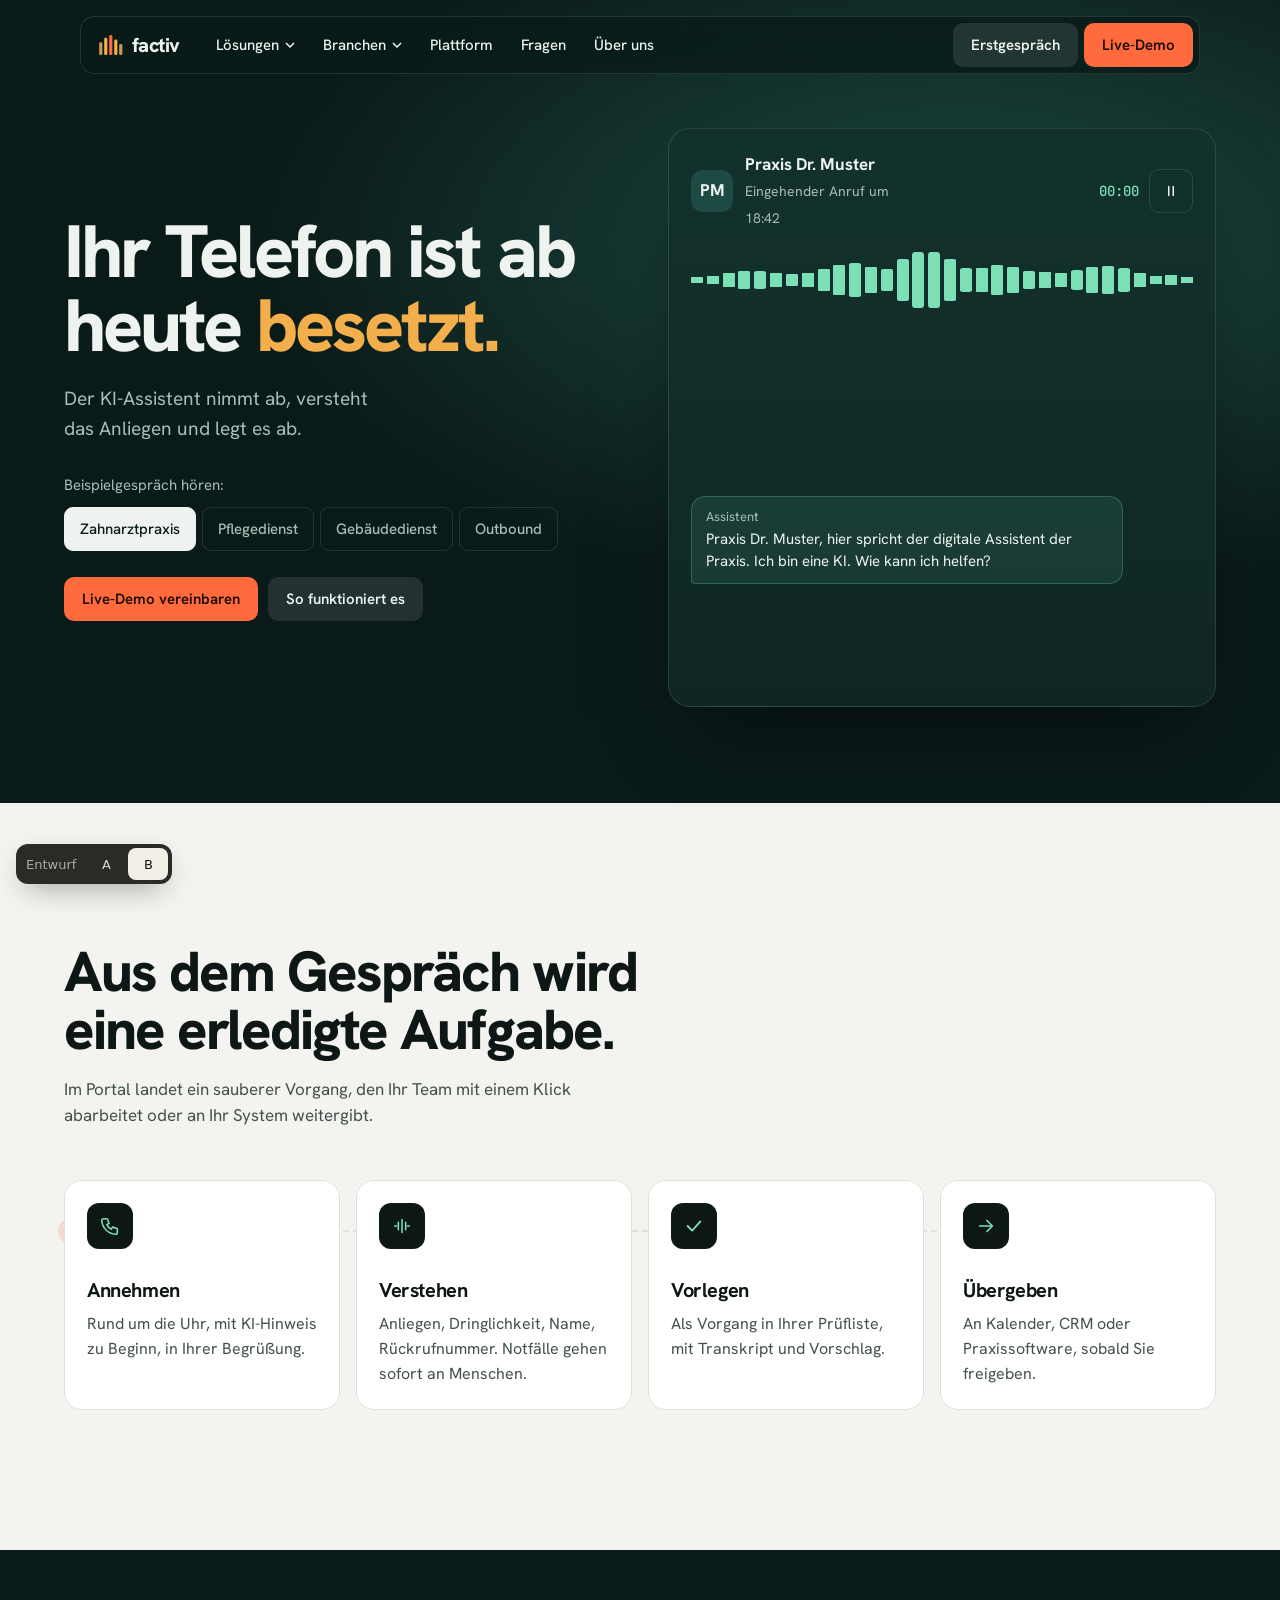
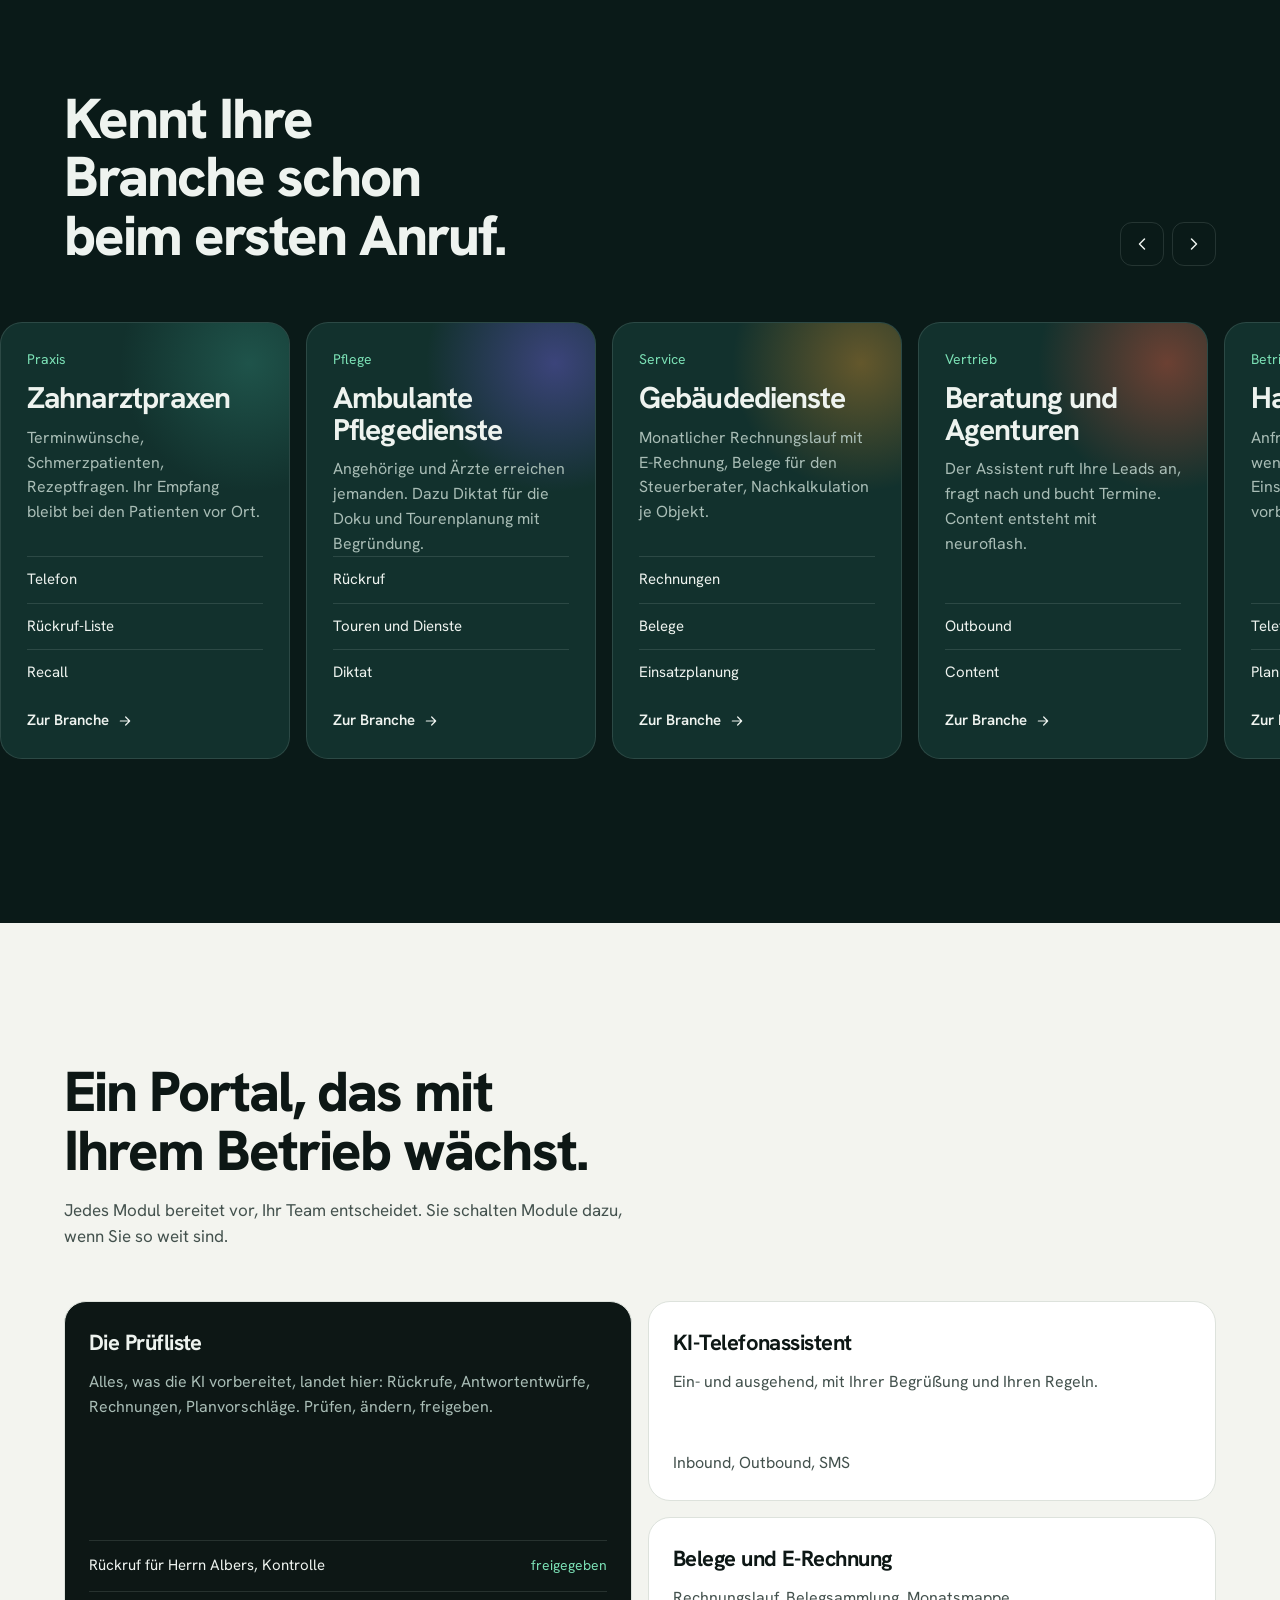
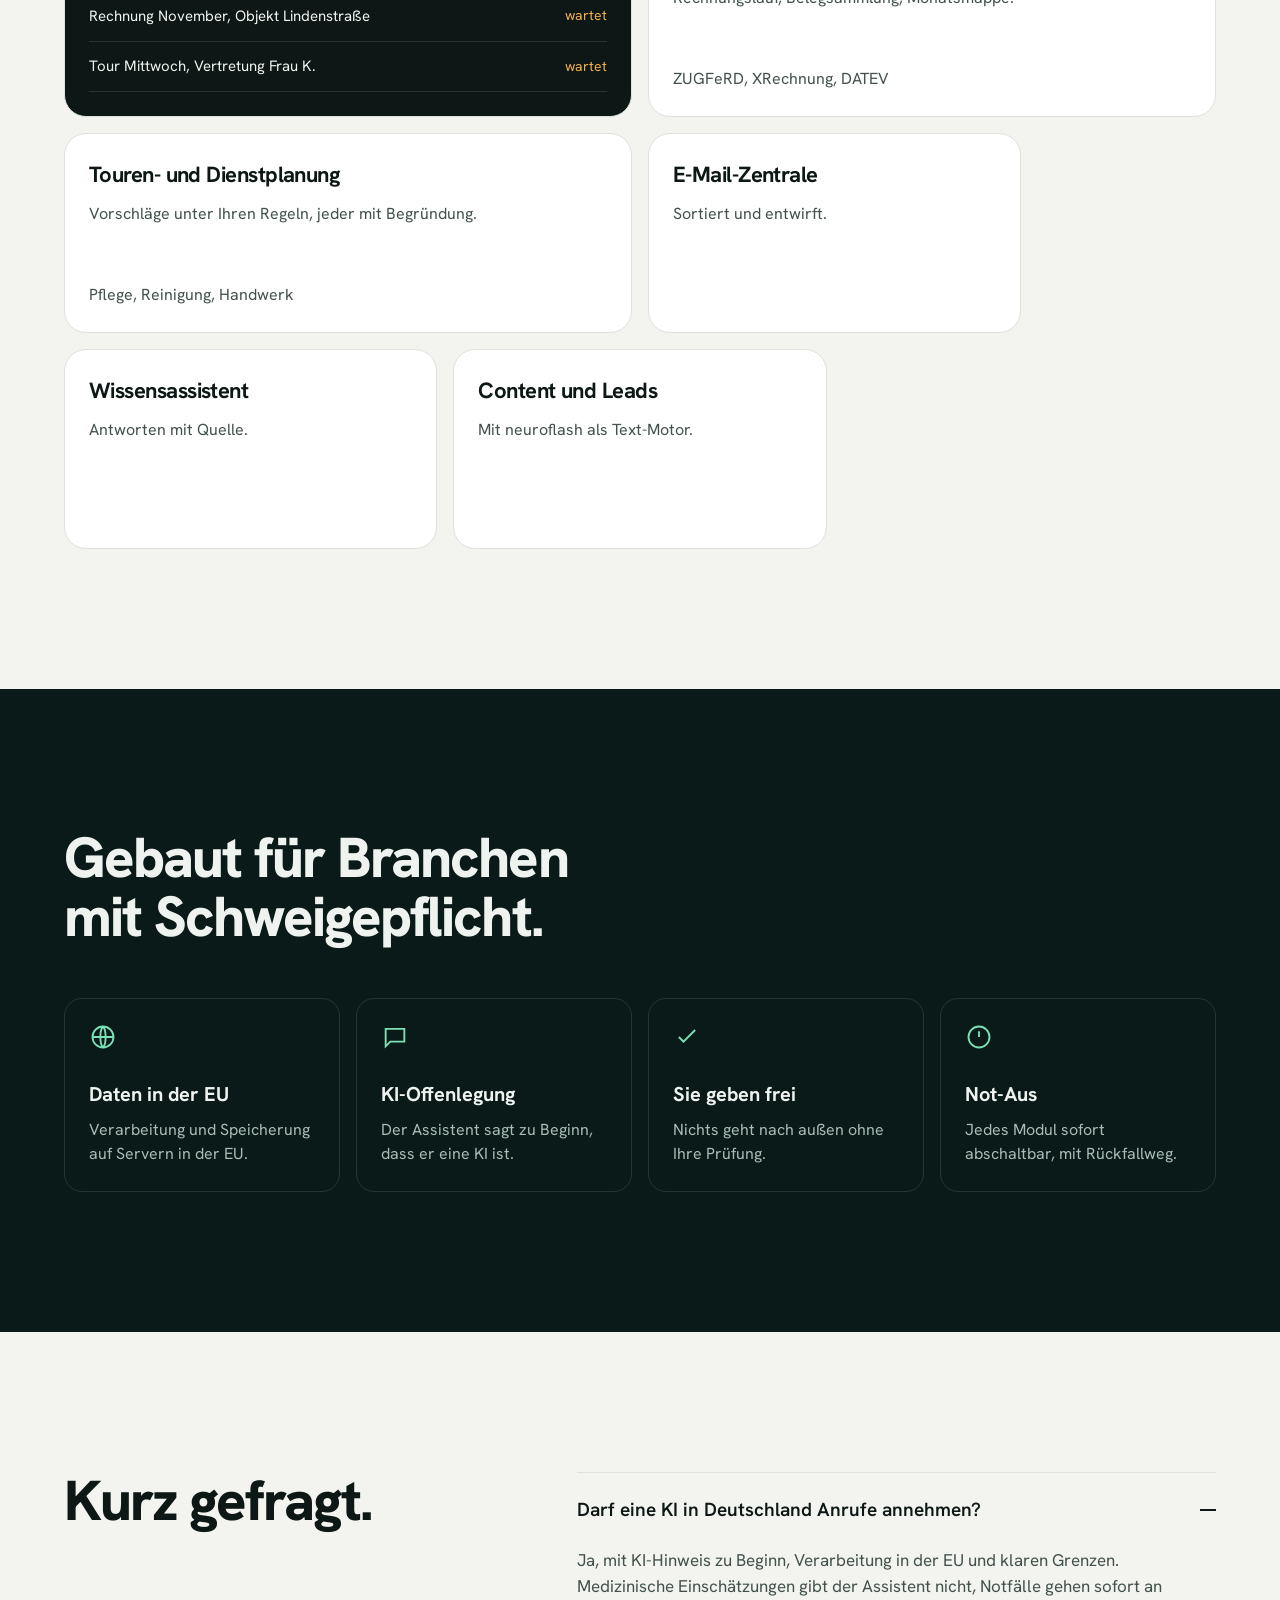
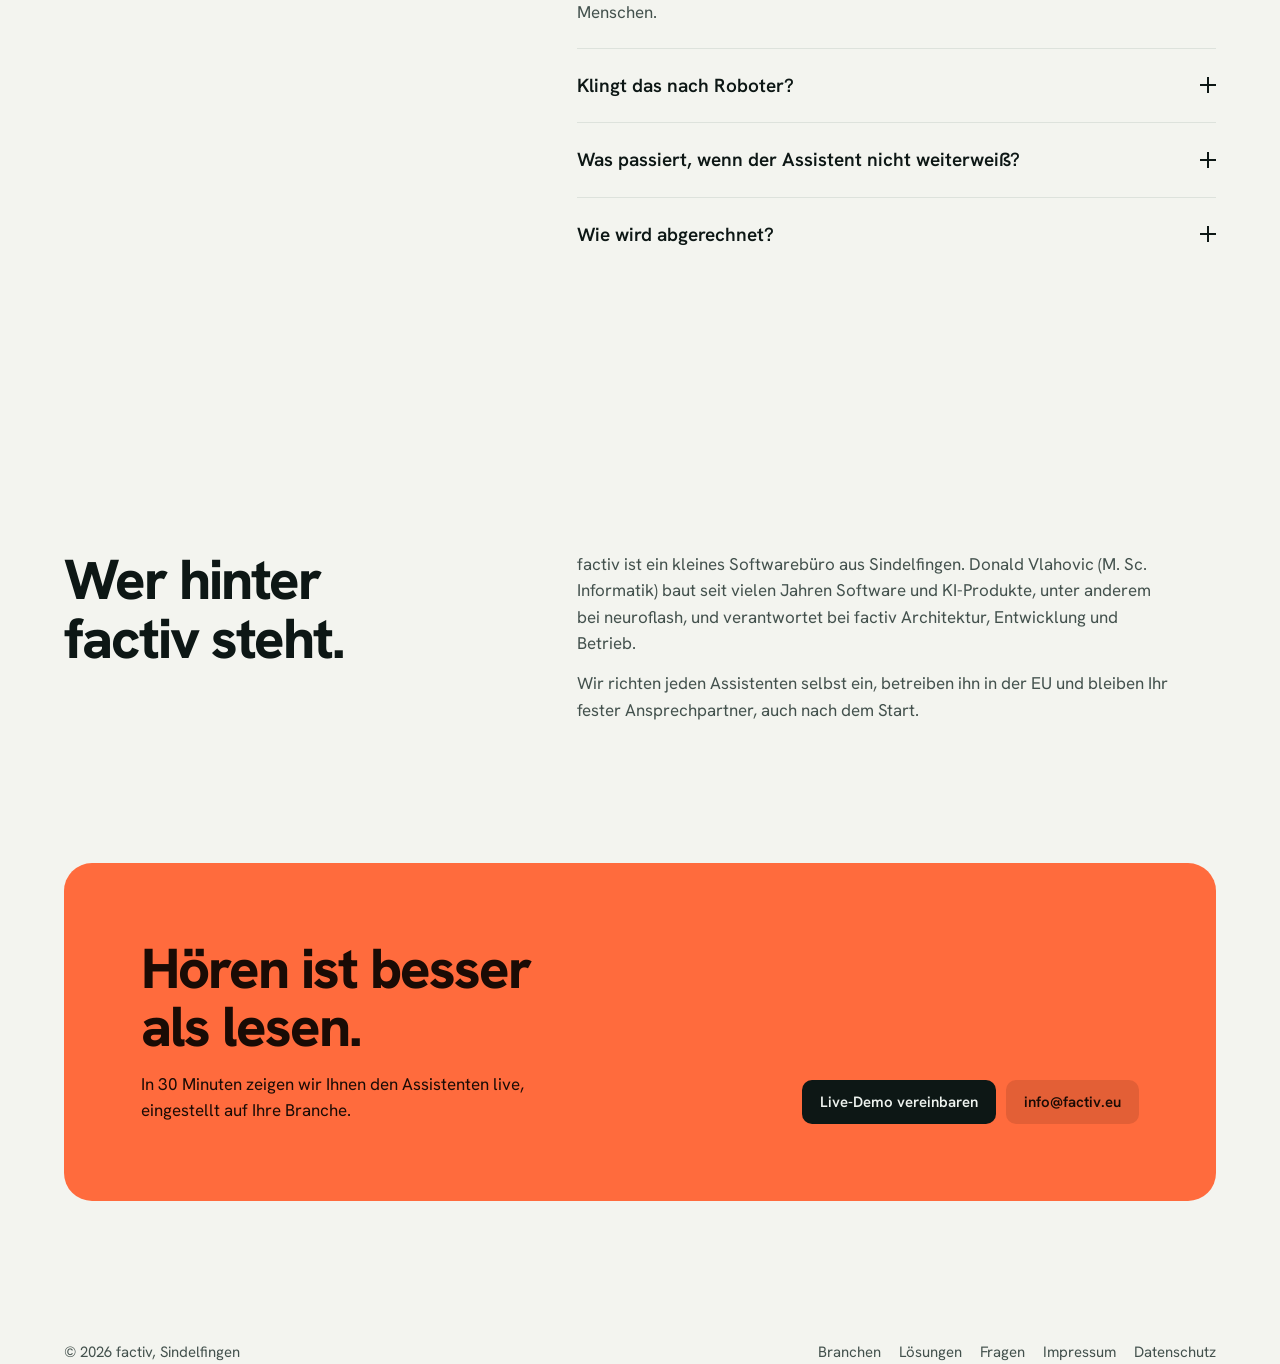
==== commit 816713c6: "fix: use info@factiv.eu as contact address Co-Authored-By: Claude Opus 5.5 <noreply@anthropic.com> C" ====
--- a/index.html
+++ b/index.html
@@ -17,7 +17,7 @@
 <link rel="preload" href="/assets/fonts-v5/hanken-grotesk-latin-wght-normal.woff2" as="font" type="font/woff2" crossorigin>
 <link rel="stylesheet" href="/assets/fonts-v5/fonts.css">
 <script type="application/ld+json">
-{"@context": "https://schema.org", "@graph": [{"@type": "Organization", "@id": "https://factiv.eu/#org", "name": "factiv", "url": "https://factiv.eu/", "email": "hello@factiv.eu", "areaServed": "DE", "address": {"@type": "PostalAddress", "addressLocality": "Sindelfingen", "postalCode": "71063", "addressCountry": "DE"}, "founder": {"@type": "Person", "name": "Donald Vlahovic"}, "knowsAbout": ["KI-Telefonassistent", "Outbound-Terminierung", "E-Rechnung", "Tourenplanung", "DSGVO", "EU AI Act"]}, {"@type": "WebSite", "@id": "https://factiv.eu/#site", "url": "https://factiv.eu/", "name": "factiv", "inLanguage": "de-DE", "publisher": {"@id": "https://factiv.eu/#org"}}, {"@type": "Service", "name": "KI-Telefonassistent", "provider": {"@id": "https://factiv.eu/#org"}, "areaServed": "DE", "audience": {"@type": "BusinessAudience", "name": "Zahnarztpraxen, Arztpraxen, Pflegedienste, Gebäudedienste, Handwerk, Beratung"}}, {"@type": "FAQPage", "mainEntity": [{"@type": "Question", "name": "Darf eine KI in Deutschland Anrufe annehmen?", "acceptedAnswer": {"@type": "Answer", "text": "Ja, mit KI-Hinweis zu Beginn, Verarbeitung in der EU und klaren Grenzen. Medizinische Einschätzungen gibt der Assistent nicht, Notfälle gehen sofort an Menschen."}}, {"@type": "Question", "name": "Klingt das nach Roboter?", "acceptedAnswer": {"@type": "Answer", "text": "Rufen Sie selbst an und urteilen Sie. Stimme, Begrüßung und Tempo stellen wir auf Ihren Betrieb ein."}}, {"@type": "Question", "name": "Was passiert, wenn der Assistent nicht weiterweiß?", "acceptedAnswer": {"@type": "Answer", "text": "Er sagt es, nimmt einen Rückrufwunsch auf und legt ihn mit Transkript in Ihre Prüfliste."}}, {"@type": "Question", "name": "Wie wird abgerechnet?", "acceptedAnswer": {"@type": "Answer", "text": "Grundgebühr für das Portal, Preis je aktivem Modul, KI-Verbrauch nach Nutzung."}}]}]}
+{"@context": "https://schema.org", "@graph": [{"@type": "Organization", "@id": "https://factiv.eu/#org", "name": "factiv", "url": "https://factiv.eu/", "email": "info@factiv.eu", "areaServed": "DE", "address": {"@type": "PostalAddress", "addressLocality": "Sindelfingen", "postalCode": "71063", "addressCountry": "DE"}, "founder": {"@type": "Person", "name": "Donald Vlahovic"}, "knowsAbout": ["KI-Telefonassistent", "Outbound-Terminierung", "E-Rechnung", "Tourenplanung", "DSGVO", "EU AI Act"]}, {"@type": "WebSite", "@id": "https://factiv.eu/#site", "url": "https://factiv.eu/", "name": "factiv", "inLanguage": "de-DE", "publisher": {"@id": "https://factiv.eu/#org"}}, {"@type": "Service", "name": "KI-Telefonassistent", "provider": {"@id": "https://factiv.eu/#org"}, "areaServed": "DE", "audience": {"@type": "BusinessAudience", "name": "Zahnarztpraxen, Arztpraxen, Pflegedienste, Gebäudedienste, Handwerk, Beratung"}}, {"@type": "FAQPage", "mainEntity": [{"@type": "Question", "name": "Darf eine KI in Deutschland Anrufe annehmen?", "acceptedAnswer": {"@type": "Answer", "text": "Ja, mit KI-Hinweis zu Beginn, Verarbeitung in der EU und klaren Grenzen. Medizinische Einschätzungen gibt der Assistent nicht, Notfälle gehen sofort an Menschen."}}, {"@type": "Question", "name": "Klingt das nach Roboter?", "acceptedAnswer": {"@type": "Answer", "text": "Rufen Sie selbst an und urteilen Sie. Stimme, Begrüßung und Tempo stellen wir auf Ihren Betrieb ein."}}, {"@type": "Question", "name": "Was passiert, wenn der Assistent nicht weiterweiß?", "acceptedAnswer": {"@type": "Answer", "text": "Er sagt es, nimmt einen Rückrufwunsch auf und legt ihn mit Transkript in Ihre Prüfliste."}}, {"@type": "Question", "name": "Wie wird abgerechnet?", "acceptedAnswer": {"@type": "Answer", "text": "Grundgebühr für das Portal, Preis je aktivem Modul, KI-Verbrauch nach Nutzung."}}]}]}
 </script>
 <style>
 /* hallmark · custom direction "Live-Leitung" (by request) · genre atmospheric/voice · signature: the live call in the hero, ending in a real task in the portal
@@ -249,7 +249,7 @@
      <a href="#h-plattform"><span class="ic"><svg width="18" height="18"><use href="#i-doc"/></svg></span><div><b>Belege und E-Rechnung</b><span>ZUGFeRD, XRechnung, DATEV</span></div></a>
      <a href="#h-plattform"><span class="ic"><svg width="18" height="18"><use href="#i-route"/></svg></span><div><b>Touren- und Dienstplanung</b><span>Vorschläge mit Begründung</span></div></a>
      <a href="#h-plattform"><span class="ic"><svg width="18" height="18"><use href="#i-pen"/></svg></span><div><b>Content und Leads</b><span>Mit neuroflash als Text-Motor</span></div></a>
-     <a class="promo" href="mailto:hello@factiv.eu?subject=Live-Demo%20factiv"><b>Live-Demo vereinbaren</b><span>30 Minuten, mit Ihrer Branche</span></a>
+     <a class="promo" href="mailto:info@factiv.eu?subject=Live-Demo%20factiv"><b>Live-Demo vereinbaren</b><span>30 Minuten, mit Ihrer Branche</span></a>
     </div></li>
    <li><button aria-expanded="false" aria-controls="drop-b">Branchen <svg width="10" height="6" viewBox="0 0 10 6" aria-hidden="true"><path d="M1 1l4 4 4-4" stroke="currentColor" fill="none" stroke-width="1.5"/></svg></button>
     <div class="drop" id="drop-b">
@@ -372,7 +372,7 @@
  </div>
 </section>
 <section id="kontakt" style="padding-top:0" aria-labelledby="h-kontakt">
- <div class="wrap"><div class="final"><div><h2 id="h-kontakt">Hören ist besser als lesen.</h2><p style="margin-top:14px;max-width:44ch">In 30 Minuten zeigen wir Ihnen den Assistenten live, eingestellt auf Ihre Branche.</p></div><div class="acts"><a class="btn dark" href="mailto:hello@factiv.eu?subject=Live-Demo%20factiv">Live-Demo vereinbaren</a><a class="btn soft" href="mailto:hello@factiv.eu">hello@factiv.eu</a></div></div></div>
+ <div class="wrap"><div class="final"><div><h2 id="h-kontakt">Hören ist besser als lesen.</h2><p style="margin-top:14px;max-width:44ch">In 30 Minuten zeigen wir Ihnen den Assistenten live, eingestellt auf Ihre Branche.</p></div><div class="acts"><a class="btn dark" href="mailto:info@factiv.eu?subject=Live-Demo%20factiv">Live-Demo vereinbaren</a><a class="btn soft" href="mailto:info@factiv.eu">info@factiv.eu</a></div></div></div>
 </section>
 </main>
 <footer class="wrap"><span>© 2026 factiv, Sindelfingen</span><nav aria-label="Fußzeile"><a href="#h-branchen">Branchen</a><a href="#h-plattform">Lösungen</a><a href="#h-faq">Fragen</a><a href="/de/impressum.html">Impressum</a><a href="/de/datenschutz.html">Datenschutz</a></nav></footer>
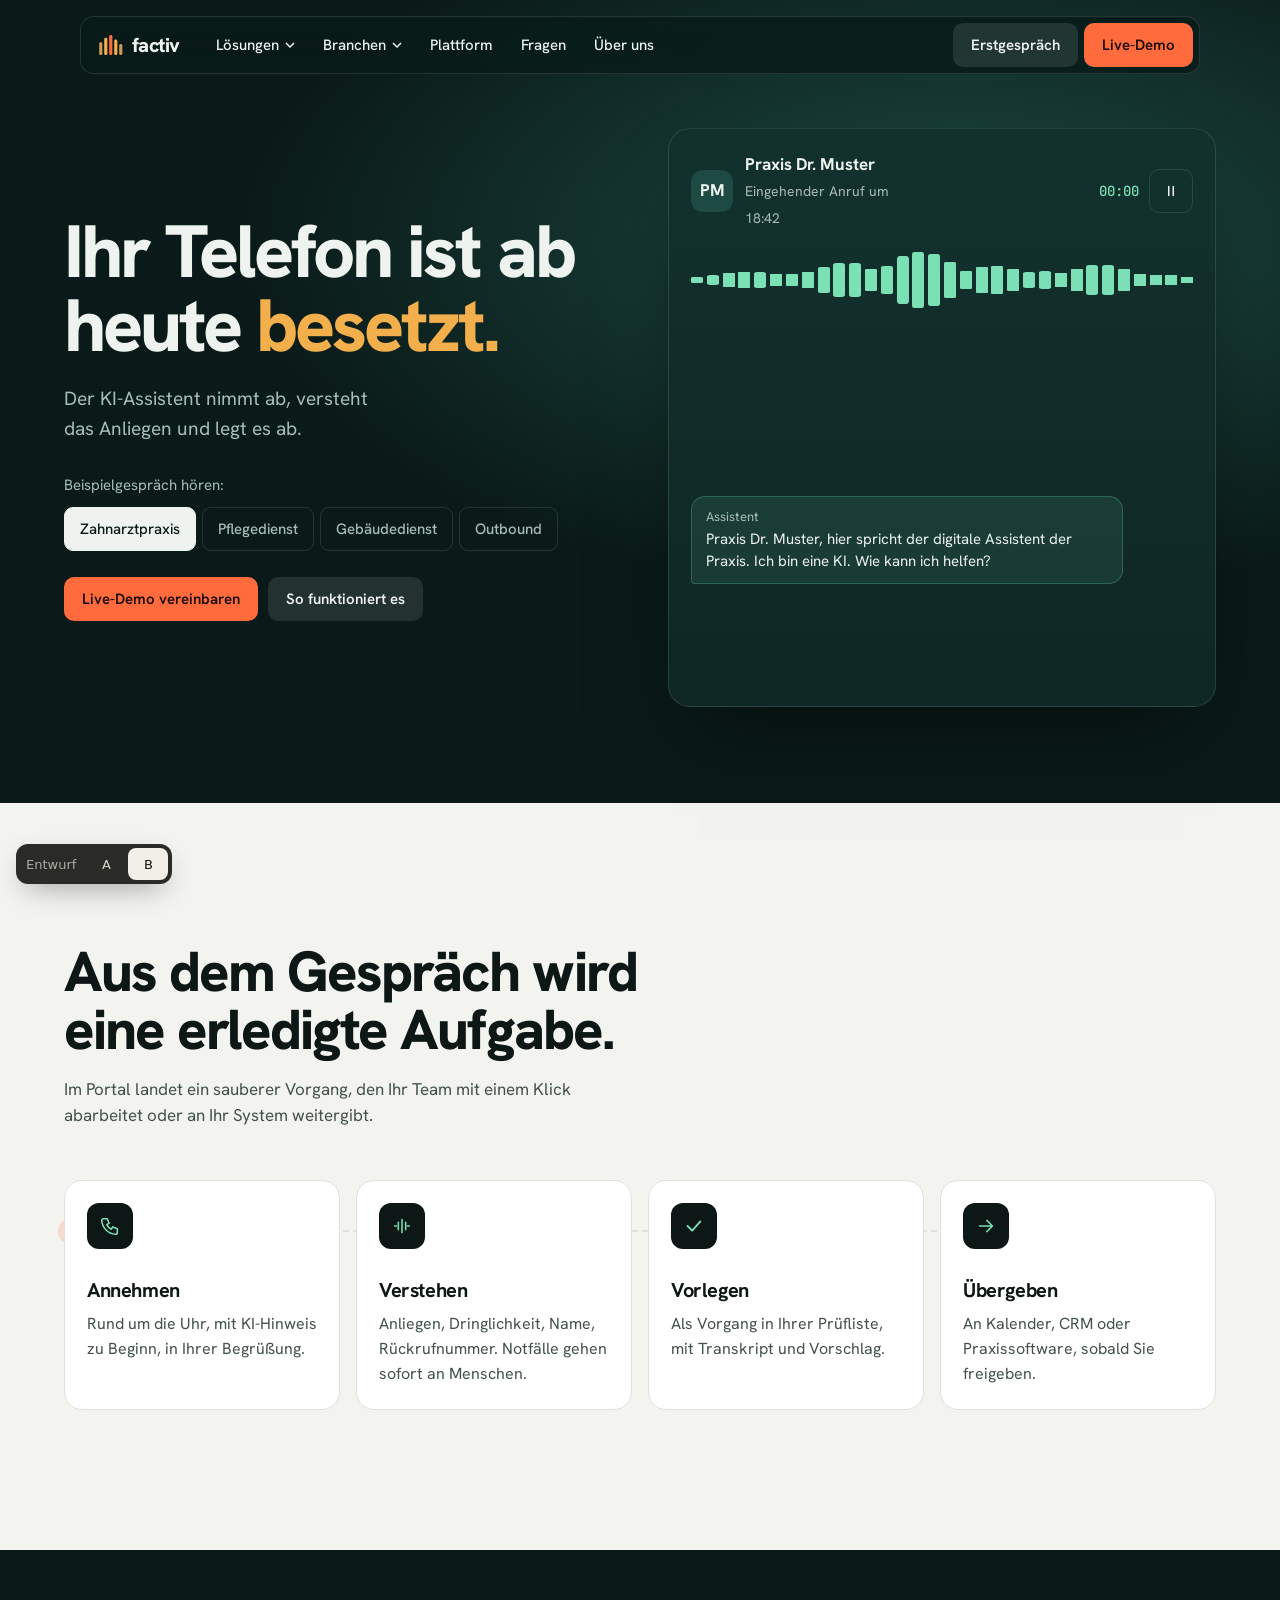
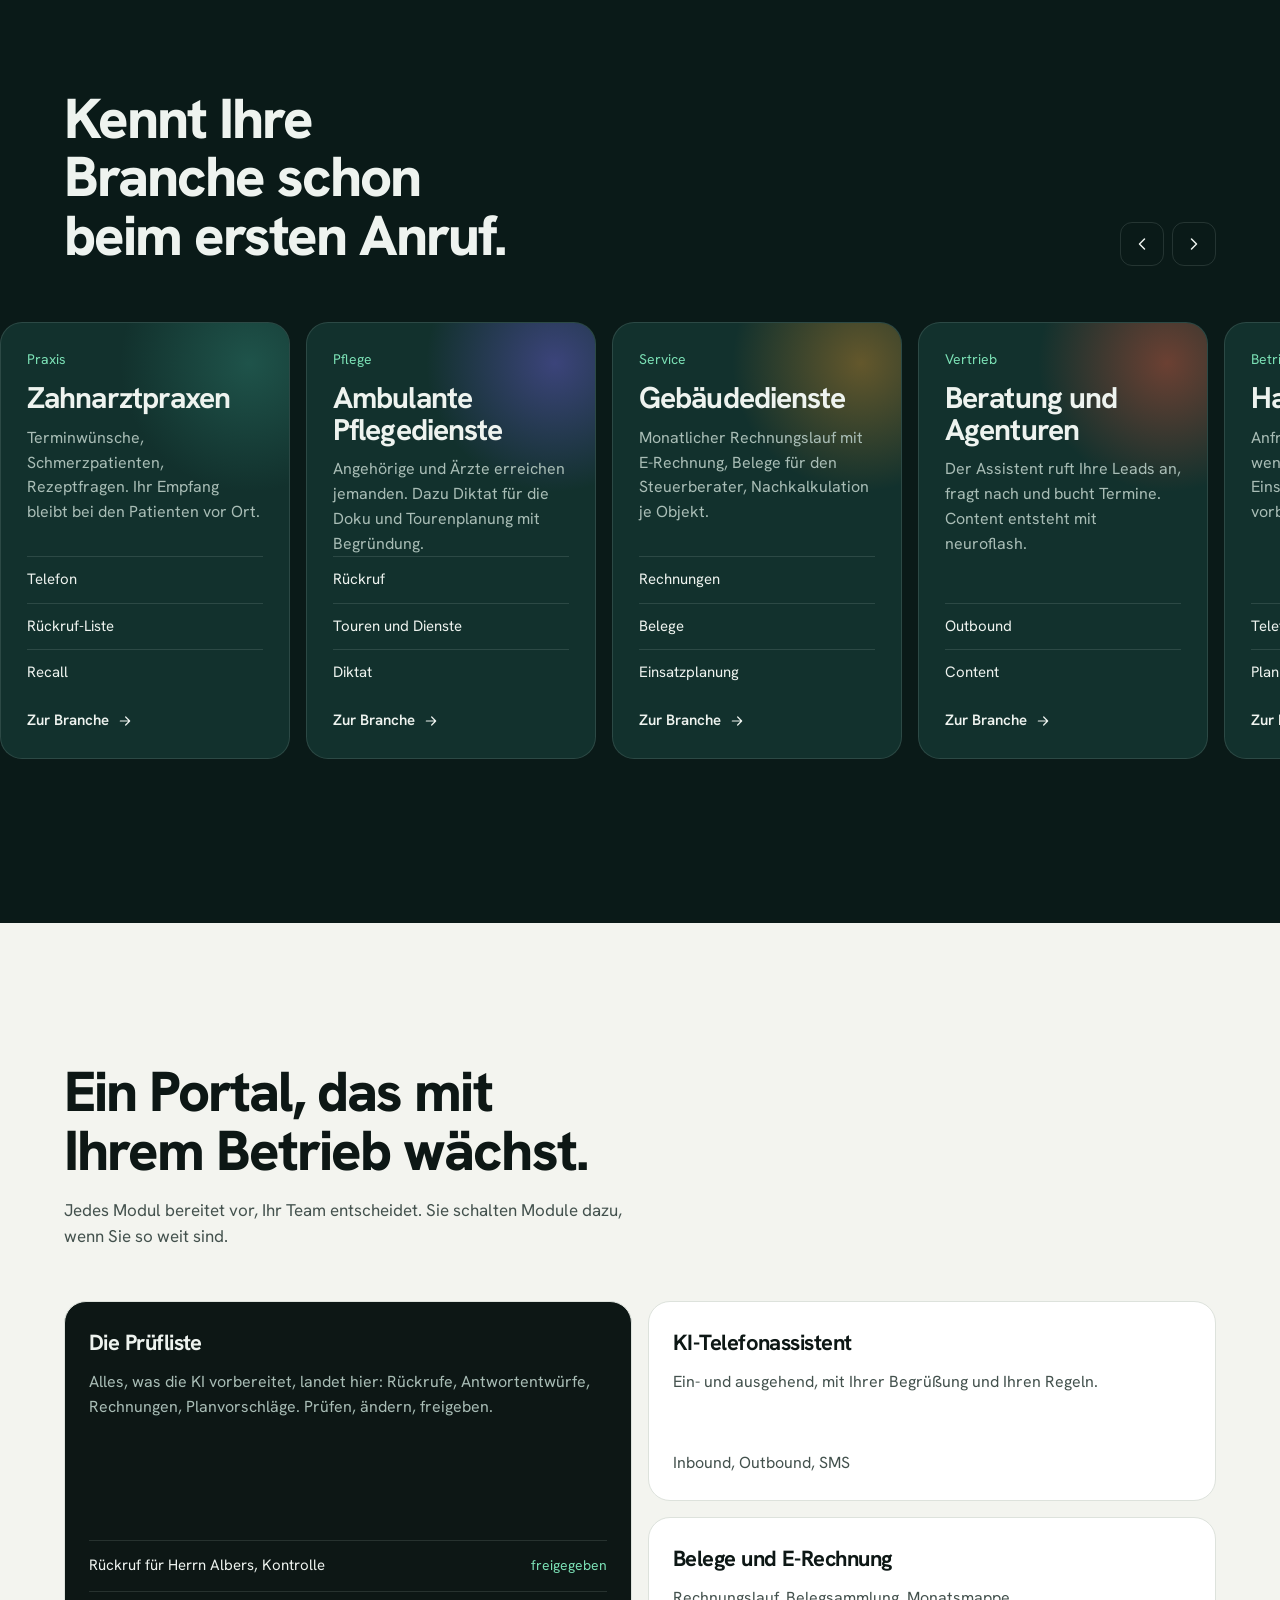
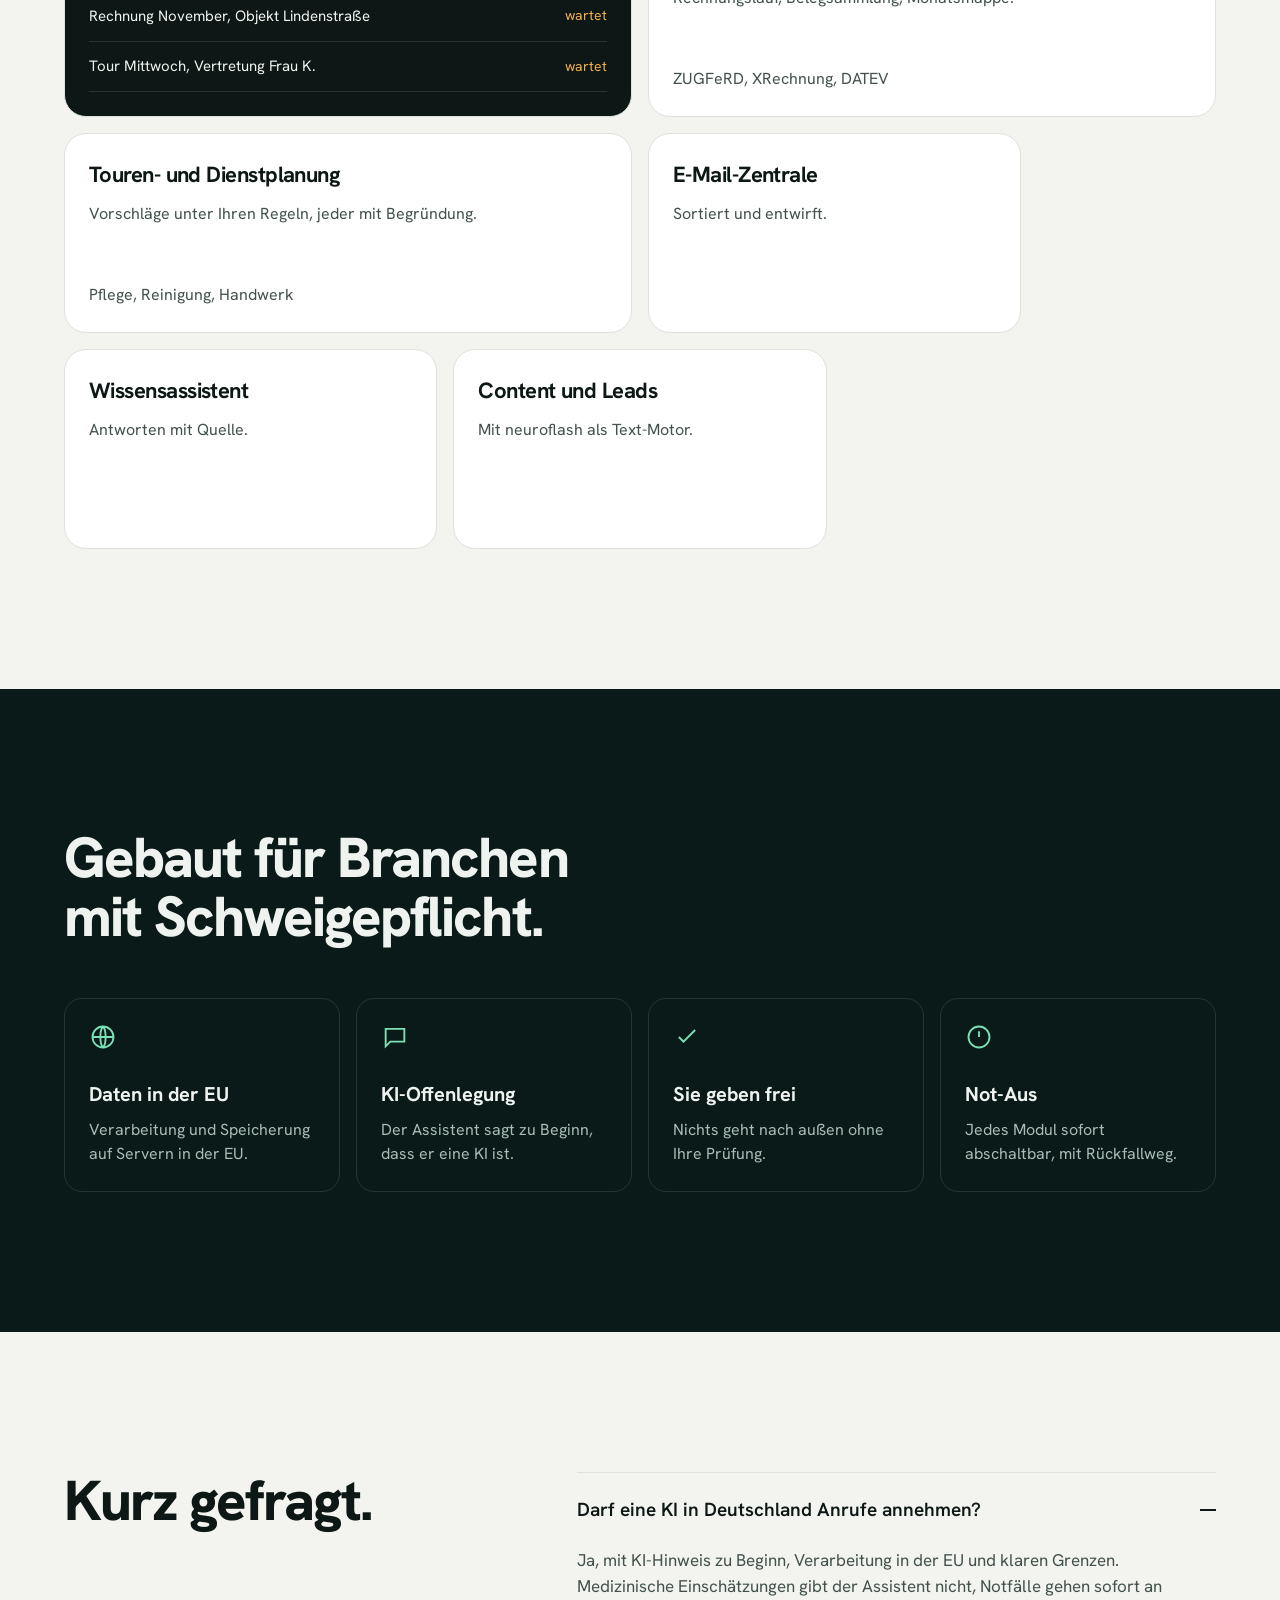
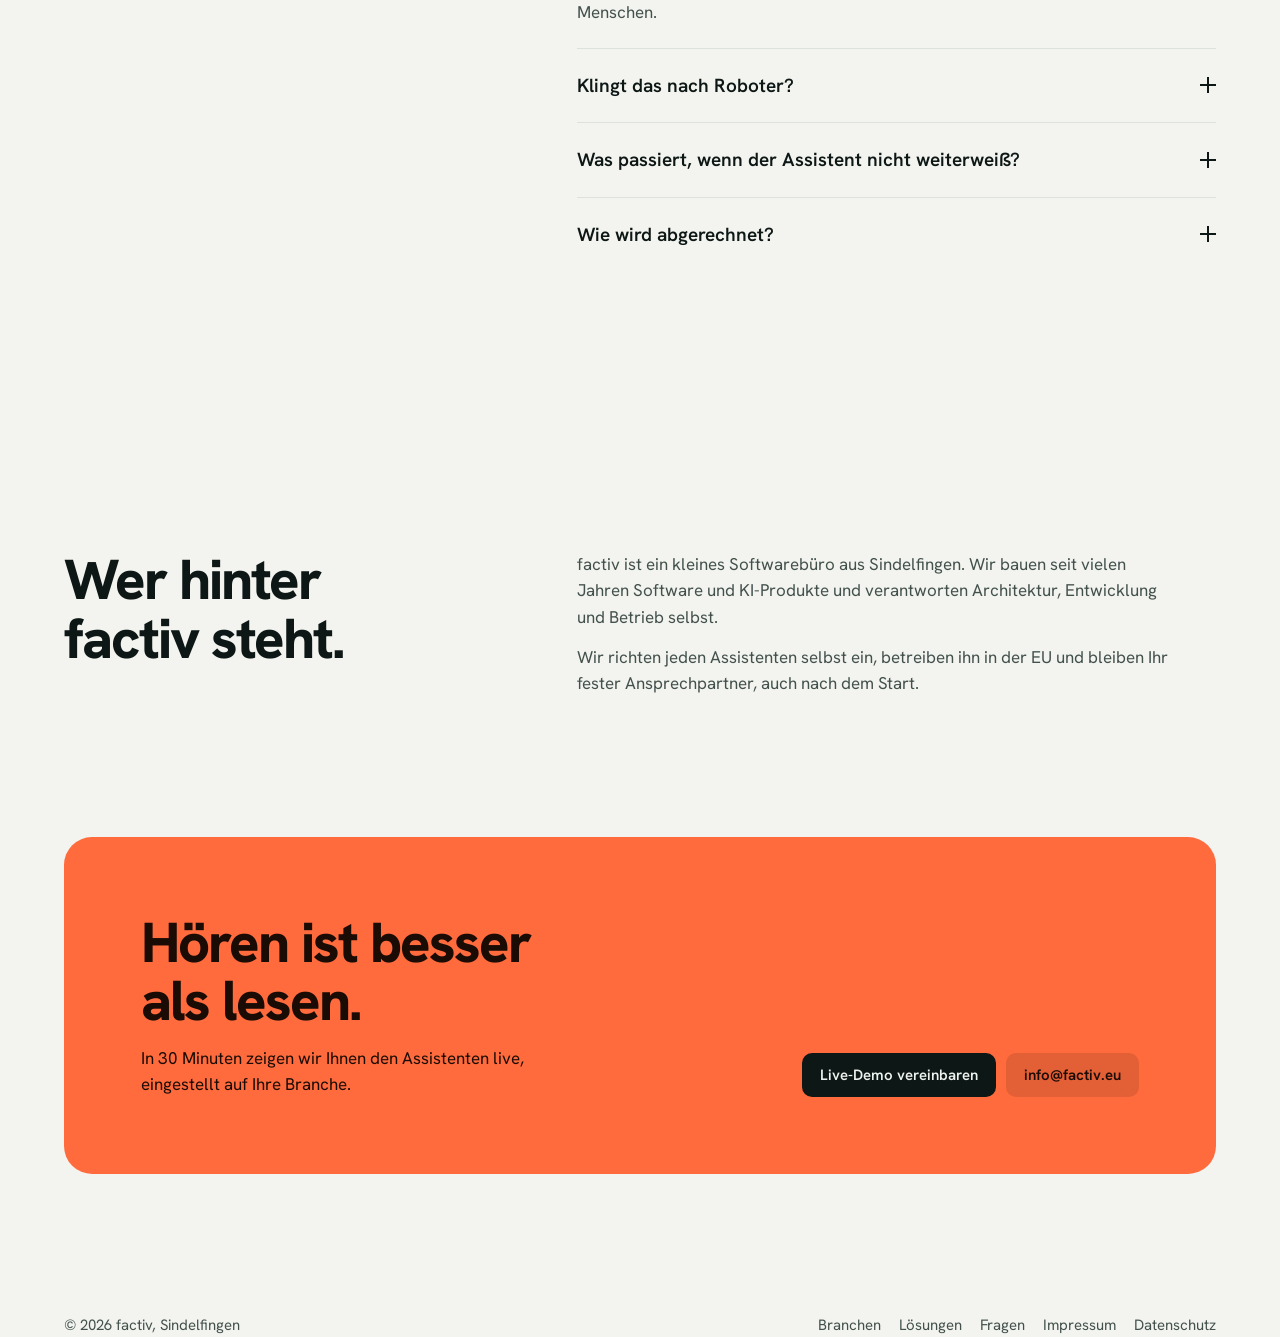
==== commit e5f42ab7: "fix: drop name and neuroflash from the about section Co-Authored-By: Claude Opus 5.5 <noreply@anthro" ====
--- a/index.html
+++ b/index.html
@@ -367,7 +367,7 @@
 <section id="ueber-uns" aria-labelledby="h-about">
  <div class="wrap about">
   <h2 id="h-about">Wer hinter factiv steht.</h2>
-  <div><p>factiv ist ein kleines Softwarebüro aus Sindelfingen. Donald Vlahovic (M.&nbsp;Sc. Informatik) baut seit vielen Jahren Software und KI-Produkte, unter anderem bei neuroflash, und verantwortet bei factiv Architektur, Entwicklung und Betrieb.</p>
+  <div><p>factiv ist ein kleines Softwarebüro aus Sindelfingen. Wir bauen seit vielen Jahren Software und KI-Produkte und verantworten Architektur, Entwicklung und Betrieb selbst.</p>
   <p>Wir richten jeden Assistenten selbst ein, betreiben ihn in der EU und bleiben Ihr fester Ansprechpartner, auch nach dem Start.</p></div>
  </div>
 </section>
